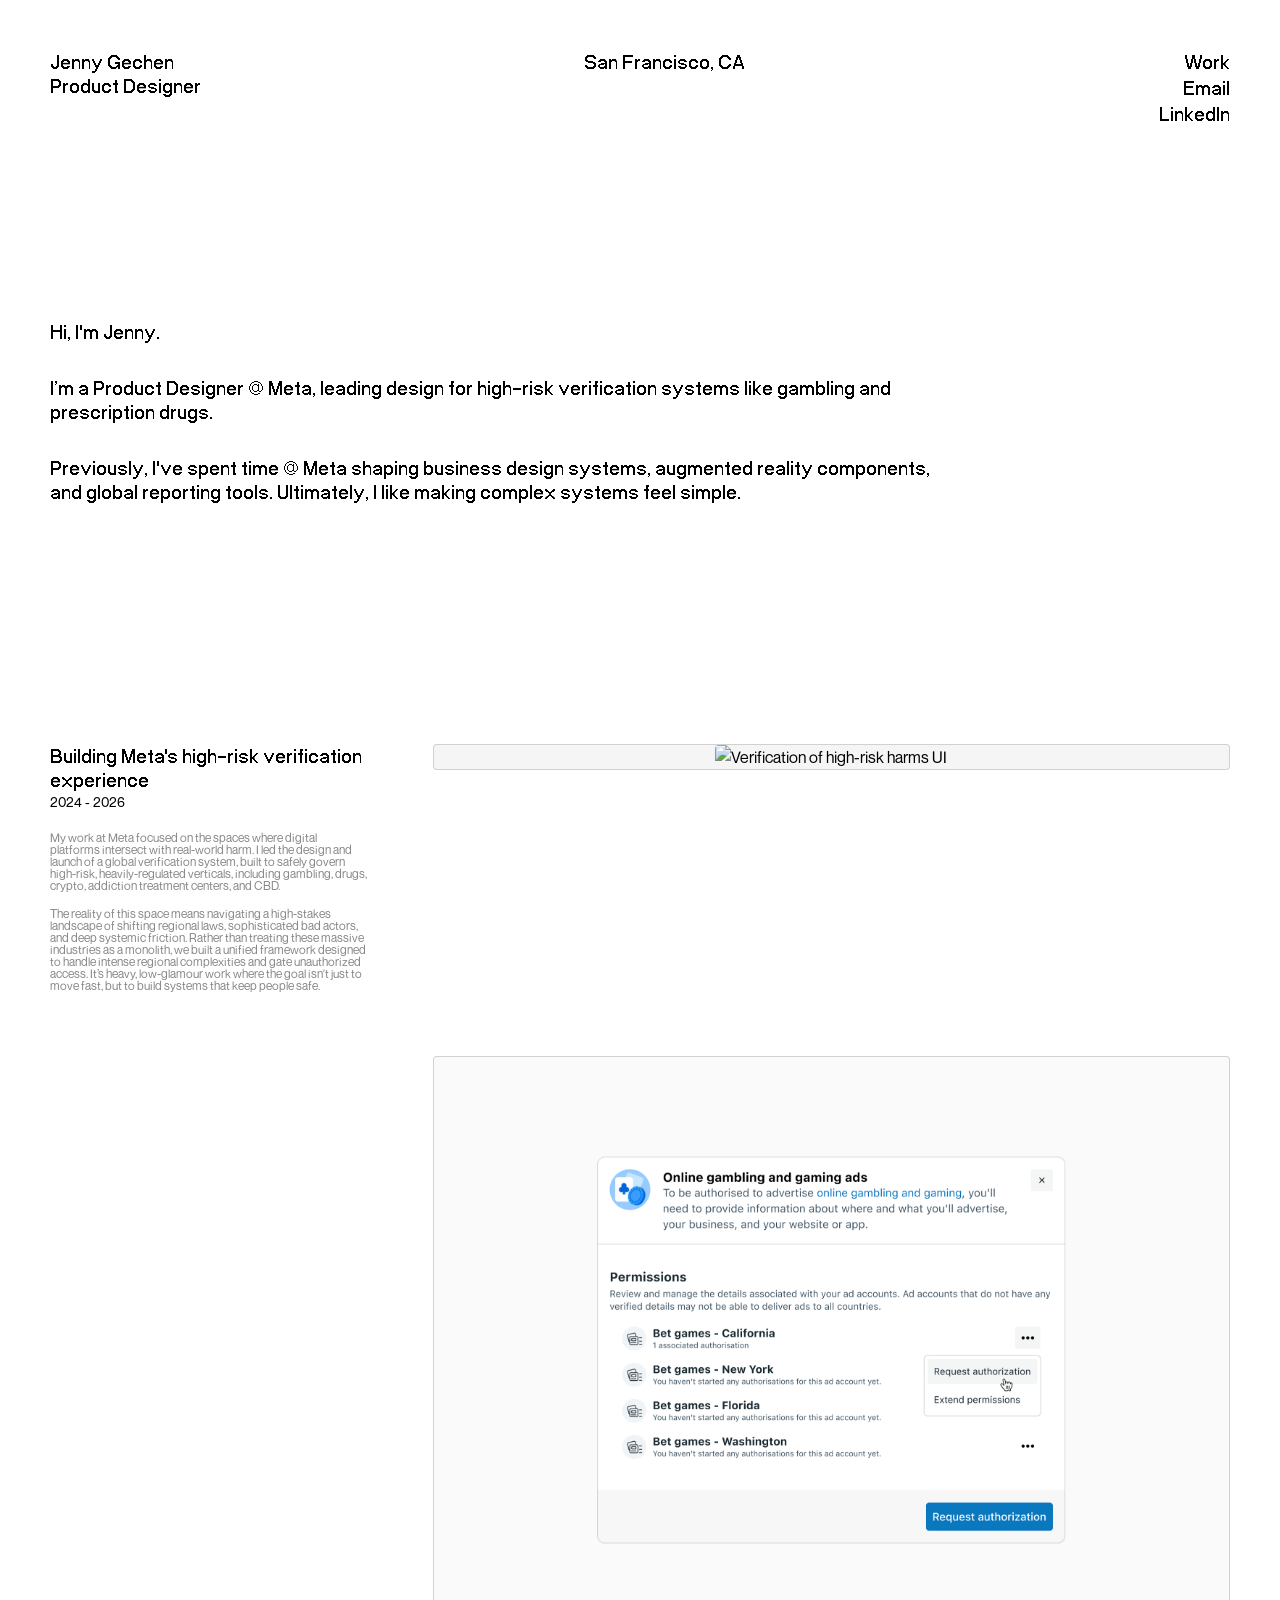
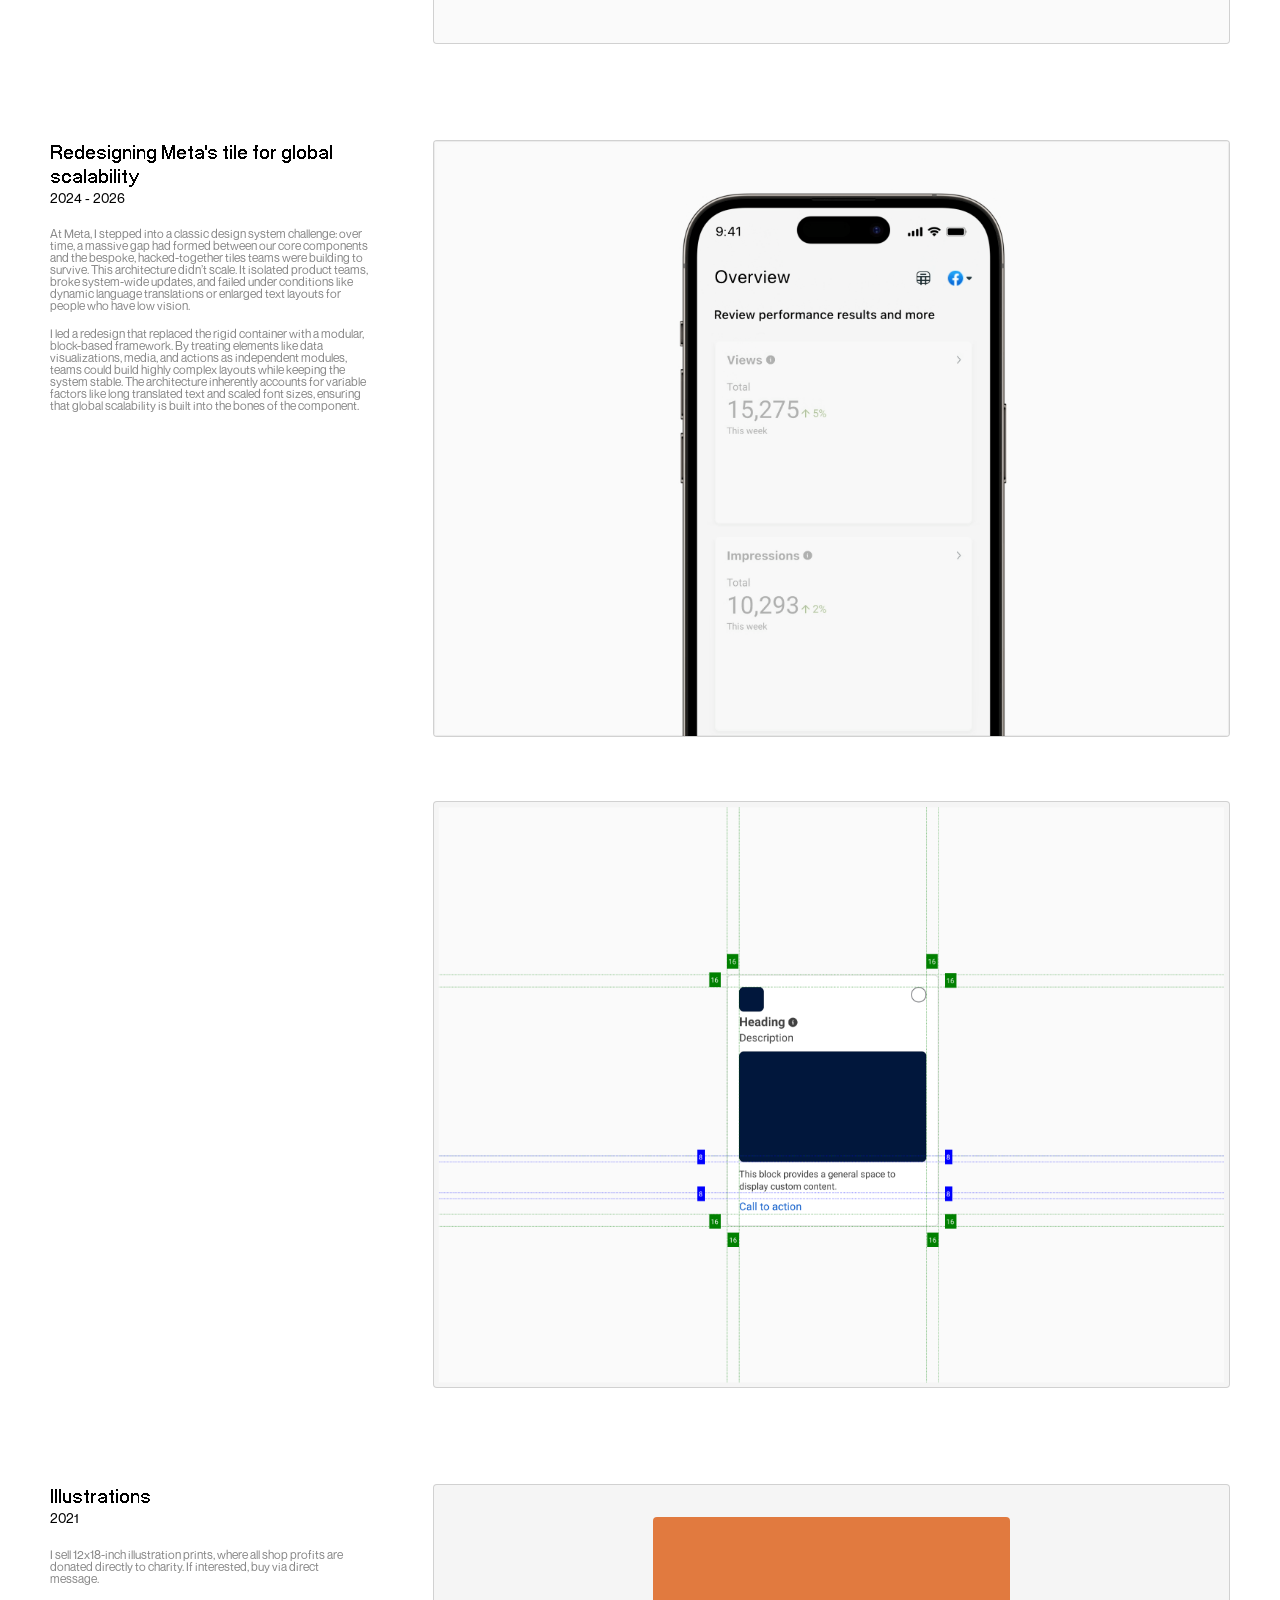
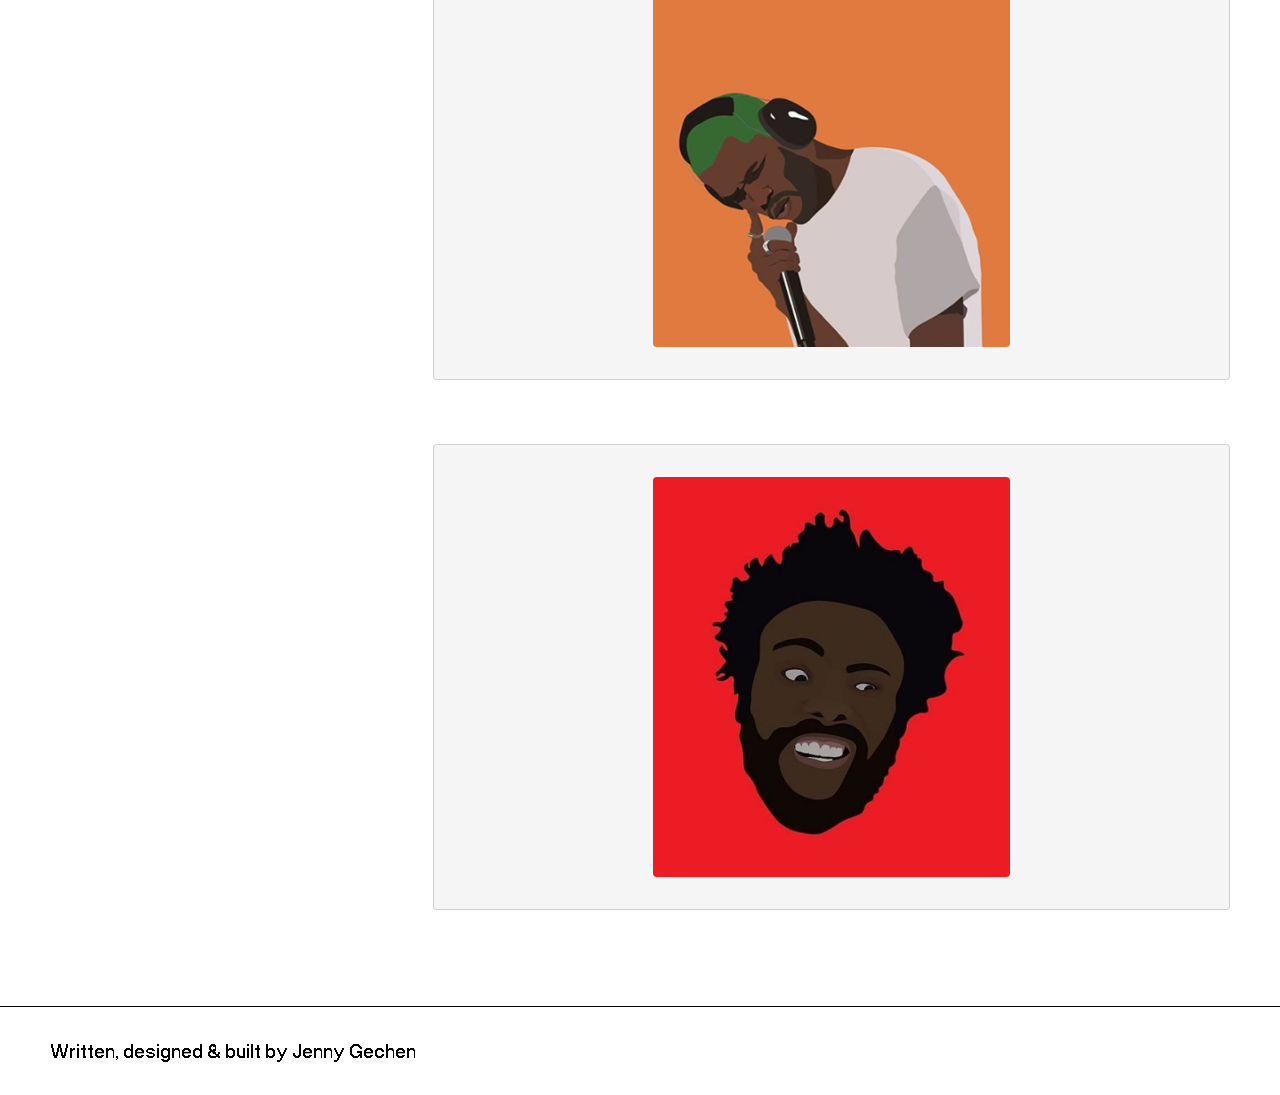
==== index.html @ f680ff91 "Adding a new mobile animation" ====
<!DOCTYPE html>
<html lang="en">

<head>
    <meta charset="UTF-8">
    <meta name="viewport" content="width=device-width, initial-scale=1.0">
    
    <meta property="og:type" content="website">
    <meta property="og:url" content="https://jennygechen.com">
    <meta property="og:title" content="Jenny Gechen">
    <meta property="og:description" content="San Francisco based Product Designer.">
    <meta property="og:image" content="https://jennygechen.com/assets/linkpreview.png">
    <meta property="og:image:type" content="image/png">
    <meta property="og:image:width" content="1200">
    <meta property="og:image:height" content="630">

    <meta name="twitter:card" content="summary_large_image">
    <meta name="twitter:title" content="Jenny Gechen">
    <meta name="twitter:description" content="San Francisco based Product Designer.">
    <meta name="twitter:image" content="https://jennygechen.com/assets/linkpreview.png">

    <title>Jenny Gechen — Product Designer</title>
    <link rel="icon" type="image/png" href="assets/favicon.png">
    <link rel="stylesheet" href="index.css">
</head>

<body>
    <header class="site-header">
        <div class="header-left">
            <h1>Jenny Gechen</h1>
            <h1>Product Designer</h1>
        </div>
        <div>
            <h1 class="header-center">San Francisco, CA</h1>
        </div>

        <nav class="header-right desktop-nav">
            <a href="#work">Work</a>
            <a href="mailto:jenngechen@gmail.com">Email</a>
            <a href="https://www.linkedin.com/in/jennygechen/" target="_blank">LinkedIn</a>
        </nav>

        <button class="menu-toggle" aria-label="Toggle navigation" aria-expanded="false">
            <span class="hamburger-line"></span>
            <span class="hamburger-line"></span>
        </button>
    </header>

    <div class="mobile-menu-overlay" id="mobileMenu">
        <nav class="mobile-nav-links">
            <a href="#work" class="active">Work</a>
            <a href="mailto:jenngechen@gmail.com">Email ↗</a>
            <a href="https://www.linkedin.com/in/jennygechen/" target="_blank">LinkedIn ↗</a>
        </nav>
    </div>

    <main class="container">

        <section class="hero-section">
            <h1>Hi, I'm Jenny.</h1>
            <h1 class="bio centered-feature-box">
                I’m a Product Designer @ Meta, leading design for high-risk verification systems like gambling
                and prescription drugs.</h1>
            <h1 class="bio centered-feature-box">
                Previously, I've spent time @ Meta shaping business design systems, augmented reality
                components, and global reporting tools. Ultimately, I like making complex systems feel simple.
            </h1>
        </section>

        <section class="work-grid" id="work">

            <section class="spacer">
                <article class="project-item">
                    <div class="project-info">
                        <h3>Building Meta's high-risk verification experience</h3>
                        <span class="project-year">2024 - 2026</span>
                        <p>My work at Meta focused on the spaces where digital platforms intersect with real-world harm.
                            I led the design and launch of a global verification system, built to safely govern
                            high-risk, heavily-regulated verticals, including gambling, drugs, crypto, addiction
                            treatment centers, and CBD.</p>
                        <p>The reality of this space means navigating a high-stakes landscape of shifting regional laws,
                            sophisticated bad actors, and deep systemic friction. Rather than treating these massive
                            industries as a monolith, we built a unified framework designed to handle intense regional
                            complexities and gate unauthorized access. It’s heavy, low-glamour work where the goal isn't
                            just to move fast, but to build systems that keep people safe.</p>
                    </div>
                    <div class="project-media">
                        <img src="assets/Drugs.gif" alt="Verification of high-risk harms UI">
                    </div>
                </article>

                <article class="project-item">
                    <div class="project-info"></div>
                    <div class="project-media">
                        <img src="assets/VerificationCenter.png" alt="Consolidated surface for requesting and tracking">
                    </div>
                </article>
            </section>

            <section class="spacer">
                <article class="project-item">
                    <div class="project-info">
                        <h3>Redesigning Meta's tile for global scalability</h3>
                        <span class="project-year">2024 - 2026</span>
                        <p>At Meta, I stepped into a classic design system challenge: over time, a massive gap had
                            formed between our core components and the bespoke, hacked-together tiles teams were
                            building to survive. This architecture didn’t scale. It isolated product teams, broke
                            system-wide updates, and failed under conditions like dynamic language translations or
                            enlarged text layouts for people who have low vision.
                        </p>
                        <p>I led a redesign that replaced the rigid container with a modular, block-based framework. By
                            treating elements like data visualizations, media, and actions as independent modules, teams
                            could build highly complex layouts while keeping the system stable. The architecture
                            inherently accounts for variable factors like long translated text and scaled font sizes,
                            ensuring that global scalability is built into the bones of the component.</p>
                    </div>
                    <!-- <div class="project-media">
                        <img src="assets/ImageTile.png" alt="Image biased tile">
                    </div> -->
                    <div class="project-media">
                        <img src="assets/Tile.gif" alt="Mobile mock animation of new tile component">
                    </div>
                </article>

                <article class="project-item">
                    <div class="project-info"></div>
                    <div class="project-media gif">
                        <img src="assets/TileComponent.png" alt="Design systems global tile component">
                    </div>
                </article>
            </section>

            <section class="spacer">
                <article class="project-item">
                    <div class="project-info">
                        <h3>Illustrations</h3>
                        <span class="project-year">2021</span>
                        <p>I sell 12x18-inch illustration prints, where all shop profits are donated directly to
                            charity. If interested, buy via direct message.</p>
                    </div>
                    <div class="project-media illo">
                        <img src="assets/Frank.png" alt="Illustration artwork">
                    </div>
                </article>

                <article class="project-item">
                    <div class="project-info"></div>
                    <div class="project-media illo">
                        <img src="assets/Donald.png" alt="Illustration">
                    </div>
                </article>
            </section>

        </section>
    </main>

    <footer class="site-footer">
        <p class="footer-left">Written, designed & built by Jenny Gechen</p>
    </footer>

    <script src="index.js"></script>
</body>
---- index.css ----
/* --- 0. ROOT VARIABLES & BREAKPOINTS --- */
:root {
    --bg-color: #ffffff;
    --text-main: #000000;
    --text-muted: #666666;
    --text-disabled: #8e8e93;
    --media-bg: #f5f5f5;
    --font-stack: 'NeueMontreal', -apple-system, BlinkMacSystemFont, "Segoe UI", Roboto, Helvetica, Arial, sans-serif;
    --header-height: 80px;

    /* Responsive Design System Layout Controls */
    --site-padding: 1rem;
    --container-margin: 1rem;
    --hero-width: 85%;
    --grid-gutters: 1rem;
    --work-grid-gap: 4rem;
    --spacer-layout-gap: 1.5rem;
    --hero-margin: 6rem 0 6rem 0;

    /* Typographic Hierarchy Controls */
    --font-neuebit: 'neuebit', sans-serif;
    --font-aeonik-regular: 'Aeonik-Regular', sans-serif;
    --font-bio: 'NeueMontreal', sans-serif;
    --font-year: 'NeueMontreal', sans-serif;

    --h1-font-size: 2rem;
    --h1-line-height: 1.75rem;
    --h2-font-size: 1.5rem;
    --h2-line-height: 1.25rem;
    --description-font-size: 1rem;
    --description-line-height: 1.4rem;
    --project-year-font-size: 0.85rem;
}

/* --- FONTS --- */
@font-face {
    font-family: 'neuebit';
    src: url('assets/neuebit.ttf') format('truetype');
    font-weight: normal;
    font-style: normal;
}

@font-face {
    font-family: 'BCSans';
    src: url('assets/2023_01_01_BCSans-Regular_2f.ttf') format('truetype');
    font-weight: normal;
    font-style: normal;
}

@font-face {
    font-family: 'NeueMontreal';
    src: url('assets/NeueMontreal-Regular.otf') format('opentype');
    font-weight: normal;
    font-style: normal;
}

@font-face {
    font-family: 'Aeonik-Regular';
    src: url('assets/Aeonik-Regular.ttf') format('opentype');
    font-weight: normal;
    font-style: normal;
}

/* --- RESET & BASE STYLES --- */
* {
    margin: 0;
    padding: 0;
    box-sizing: border-box;
}


body {
    font-family: var(--font-stack);
    background-color: var(--bg-color);
    color: var(--text-main);
    line-height: 1.5;
    -webkit-font-smoothing: antialiased;
}

body.menu-open {
    overflow: hidden;
}

a {
    color: inherit;
    text-decoration: none;
}

h1 {
    font-family: var(--font-neuebit);
    font-size: var(--h1-font-size);
    line-height: var(--h1-line-height);
}


/* --- GLOBAL LAYOUT CONTAINERS --- */
.container {
    margin: var(--container-margin);
    transition: margin 0.2s ease;
}

.grid-container {
    display: grid;
    grid-template-columns:
        [outer-start] var(--grid-gutters) [content-start] repeat(12, minmax(0, 1fr)) [content-end] var(--grid-gutters) [outer-end];
    gap: 0 1.5rem;
    max-width: 1920px;
    margin-inline: auto;
    transition: grid-template-columns 0.2s ease;
}

.centered-feature-box {
    grid-column: 3 / 10;
}


/* --- STICKY NAVIGATION HEADER --- */
.site-header {
    position: sticky;
    top: 0;
    left: 0;
    width: 100%;
    z-index: 1000;
    display: flex;
    justify-content: space-between;
    align-items: flex-start;
    /* Forces all three title/nav items straight to the top edge line */
    padding: var(--site-padding);
    border-bottom: 1px solid var(--text-main);
    transition: padding 0.2s ease;
}

.site-header .subtitle {
    font-size: var(--h1-font-size);
    color: var(--text-muted);
}


/* --- NAVIGATION CONTAINER BLOCKS --- */
.desktop-nav {
    display: flex;
    align-items: flex-end;
    flex-direction: column;
}

.desktop-nav a {
    margin-left: 2rem;
    font-size: var(--h1-font-size);
    font-family: var(--font-neuebit);
    line-height: var(--h1-line-height);
}

.menu-toggle {
    display: flex;
    background: none;
    border: none;
    cursor: pointer;
    flex-direction: column;
    justify-content: space-between;
    width: 24px;
    height: 14px;
    padding: 0;
    z-index: 1100;
}

.hamburger-line {
    display: block;
    width: 100%;
    height: 2px;
    background-color: var(--text-main);
    transition: transform 0.25s ease, opacity 0.25s ease;
}

.menu-toggle.is-active .hamburger-line:nth-child(1) {
    transform: translateY(6px) rotate(45deg);
}

.menu-toggle.is-active .hamburger-line:nth-child(2) {
    transform: translateY(-6px) rotate(-45deg);
}


/* --- MOBILE EXPAND OVERLAY --- */
.mobile-menu-overlay {
    position: fixed;
    top: 0;
    left: 0;
    width: 100vw;
    height: 100vh;
    height: 100dvh;
    padding-bottom: env(safe-area-inset-bottom);
    background-color: var(--bg-color);
    z-index: 1;
    display: flex;
    align-items: flex-start;
    padding: 2rem 1rem;
    opacity: 0;
    pointer-events: none;
    transition: opacity 0.3s cubic-bezier(0.16, 1, 0.3, 1);
    box-sizing: border-box;
}

.mobile-menu-overlay.is-open {
    opacity: 1;
    pointer-events: auto;
}

.mobile-nav-links {
    display: flex;
    flex-direction: column;
    align-items: flex-start;
    gap: 1.5rem;
    position: absolute;
    bottom: 2rem;
    left: var(--site-padding);
    width: calc(100% - (var(--site-padding) * 2));
}

.mobile-nav-links a {
    font-size: 4.25rem;
    font-family: var(--font-neuebit);
    color: var(--text-disabled);
    transition: color 0.2s ease;
    line-height: 1;
}

.mobile-nav-links a.active,
.mobile-nav-links a:hover {
    color: var(--text-main);
}


/* --- HERO TEXT RUNWAY --- */
.hero-section {
    margin: var(--hero-margin);
    width: var(--hero-width);
    transition: width 0.2s ease, margin 0.2s ease;
}

.hero-section h2 {
    font-size: 1.1rem;
    font-weight: 600;
    margin-bottom: 1.5rem;
}

.hero-section .bio {
    font-size: var(--h1-font-size);
    margin-top: 2rem;
}


/* --- PORTFOLIO SYSTEM LAYOUTS --- */
.work-grid {
    display: flex;
    flex-direction: column;
    gap: var(--work-grid-gap);
    margin-bottom: 6rem;
    transition: gap 0.2s ease;
}

.spacer {
    display: flex;
    flex-direction: column;
    gap: var(--spacer-layout-gap);
}

.project-item {
    display: flex;
    flex-direction: column;
    gap: 1.5rem;
}

.project-media {
    background-color: var(--media-bg);
    border: 1px solid rgba(0, 0, 0, 0.15);
    width: 100%;
    display: flex;
    justify-content: center;
    align-items: center;
    border-radius: 4px;
}

.project-media img {
    max-width: 100%;
    height: auto;
    object-fit: contain;
    border-radius: 4px;
}

.gif img {
    clip-path: inset(5px 5px 5px 5px);
    background-color: var(--media-bg);
}

.illo img {
    width: 45%;
    margin-top: 2rem;
    margin-bottom: 2rem;
}

.project-info h3 {
    font-size: var(--h2-font-size);
    line-height: var(--h2-line-height);
    font-family: 'neuebit', sans-serif;
}

.project-year {
    display: block;
    font-size: var(--project-year-font-size);
    font-family: var(--font-year);
    color: var(--text-main);
    margin-bottom: 1.25rem;
}

.project-info p {
    font-family: var(--font-bio);
    font-size: var(--description-font-size);
    line-height: var(--description-line-height);
    color: #878787;
    margin-bottom: 1rem;
}

.project-info p:last-child {
    margin-bottom: 0;
}


/* --- FOOTER STRUCTURE --- */
.site-footer {
    padding: var(--site-padding);
    border-top: 1px solid var(--text-main);
    font-size: 0.85rem;
    color: var(--text-main);
    transition: padding 0.2s ease;
}

.footer-left {
    font-family: 'neuebit', sans-serif;
    font-size: var(--h1-font-size);
    line-height: var(--h1-line-height);
    color: var(--text-main);
}


/* ==========================================================================
   PROGRESSIVE LAYOUT OVERRIDES (BREAKPOINTS)
   ========================================================================== */

/* 1. MOBILE BREAKPOINT SETTING */
@media (max-width: 833px) {
    :root {
        --site-padding: 1rem;
        --container-margin: 1rem;
        --hero-width: 100%;
        --grid-gutters: 1rem;
        --work-grid-gap: 5rem;

        --h1-font-size: 2rem;
        --h1-line-height: 1.75rem;
        --h2-font-size: 2rem;
        --h2-line-height: 1.75rem;
        --description-font-size: 1rem;
        --description-line-height: 1rem;
    }

    .site-header {
        backdrop-filter: blur(8px);
        -webkit-backdrop-filter: blur(8px);
        background-color: var(--bg-color);
    }

    .header-center {
        display: none;
    }

    .header-right {
        display: none;
    }
}

/* 2. STANDARD MONITOR BREAKPOINT SETTING (Tablets & Laptops) */
@media (min-width: 834px) and (max-width: 1439px) {
    :root {
        --site-padding: 3.125rem;
        --container-margin: 3.125rem;
        --grid-gutters: 3.125rem;
        --hero-width: 75%;
        --work-grid-gap: 6rem;

        --h1-font-size: 1.75rem;
        --h1-line-height: 1.5rem;
        --h2-font-size: 1.75rem;
        --h2-line-height: 1.5rem;
        --hero-margin: 20rem 0 15rem 0;
        --description-font-size: 0.75rem;
        --description-line-height: 0.75rem;
    }

    .menu-toggle {
        display: none;
    }

    .site-header {
        border-bottom: none;
        position: absolute;
    }

    /* Activates layout grid configuration on the parent .spacer container blocks */
    .spacer {
        display: grid;
        grid-template-columns: 0.3fr .75fr;
        gap: 4rem;
        align-items: flex-start;
    }

    /* Makes the .project-item wrapper completely pass-through */
    .project-item {
        display: contents;
        position: -webkit-sticky;
        position: sticky;
        top: calc(var(--header-height) + 1.5rem);
        /* Updated */
        z-index: 10;
        grid-column: 1;
    }

    /* Locks left column components cleanly to layout column 1 and enables sticky tracking */
    .project-info {
        position: -webkit-sticky;
        position: sticky;
        top: calc(var(--header-height) + 6rem);
        /* Leaves breathing room below clear header blur masks */
        z-index: 10;
        grid-column: 1;
    }

    /* Locks layout media nodes to the right column */
    .project-media {
        grid-column: 2;
    }

    .site-footer {
        padding: 2rem 3.125rem;
    }
}

/* 3. EXTRA LARGE DISPLAYS (Large Desktop Monitors) */
@media (min-width: 1440px) and (max-width: 1919px) {
    :root {
        --site-padding: 7.125rem;
        --container-margin: 7.125rem;
        --grid-gutters: 7.125rem;
        --hero-width: 65%;
        --work-grid-gap: 8rem;

        --h1-font-size: 2.25rem;
        --h1-line-height: 2rem;
        --h2-font-size: 2.25rem;
        --h2-line-height: 2rem;
        --hero-margin: 25rem 0 15rem 0;
        --description-font-size: 1rem;
        --description-line-height: 1rem;
        --project-year-font-size: 1.25rem;
    }

    .menu-toggle {
        display: none;
    }

    .site-header {
        border-bottom: none;
        position: absolute;
    }

    .spacer {
        display: grid;
        grid-template-columns: 0.4fr 0.75fr;
        gap: 6rem;
        align-items: flex-start;
    }

    .project-item {
        display: contents;
    }

    .project-info {
        position: -webkit-sticky;
        position: sticky;
        top: calc(var(--header-height) + 1.5rem);
        z-index: 10;
        grid-column: 1;
    }

    .project-media {
        grid-column: 2;
    }

    .site-footer {
        padding: 2.5rem 7.125rem;
    }
}

/* 4. ULTRA-WIDE MONITOR ADJUSTMENTS */
@media (min-width: 1920px) {
    :root {
        --site-padding: 10rem;
        --container-margin: 35rem;
        --grid-gutters: 10rem;
        --hero-width: 65%;
        --work-grid-gap: 20rem;

        --h1-font-size: 2.5rem;
        --h1-line-height: 2.25rem;
        --h2-font-size: 2.25rem;
        --h2-line-height: 2.25rem;
        --hero-margin: 20rem 0 15rem 0;
        --description-font-size: 1.25rem;
        --description-line-height: 1.25rem;
        --project-year-font-size: 1.25rem;

    }

    .menu-toggle {
        display: none;
    }

    .site-header {
        padding-left: 35rem;
        padding-right: 35rem;
        border-bottom: none;
        position: absolute;
    }

    .container {
        margin-top: 30rem;
    }

    .site-footer {
        padding-top: 3rem;
        padding-bottom: 3rem;
    }

    .spacer {
        display: grid;
        grid-template-columns: 0.35fr .75fr;
        gap: 4rem;
        align-items: flex-start;
    }

    .project-item {
        display: contents;
    }

    .project-info {
        position: -webkit-sticky;
        position: sticky;
        top: calc(var(--header-height) + 6rem);
        z-index: 10;
        grid-column: 1;
    }

    .project-media {
        grid-column: 2;
    }
}

#hoverPreview {
    display: none;
}

@media (min-width: 834px) {
    /* 2. FIXED: Changed from class to ID selector */
    #hoverPreview {
        display: block;
        position: fixed;
        width: 280px;
        height: 180px;
        pointer-events: none;
        opacity: 0;
        transform: scale(0.7) translate(-50%, -50%);
        transition: opacity 0.35s cubic-bezier(0.16, 1, 0.3, 1), 
                    transform 0.35s cubic-bezier(0.16, 1, 0.3, 1);
        z-index: 2000; /* Sits completely on top of the sticky header layer */
        border-radius: 6px;
        overflow: hidden;
        box-shadow: 0 16px 40px rgba(0,0,0,0.12);
        background-color: var(--media-bg);
    }

    /* 3. FIXED: Changed from class to ID selector */
    #hoverPreview img {
        width: 100%;
        height: 100%;
        object-fit: cover;
    }

    /* 4. FIXED: Changed from class to ID selector */
    #hoverPreview.is-visible {
        opacity: 1;
        transform: scale(1) translate(-50%, -50%);
    }

    /* Elegant Link Underline for Desktop Nav Elements */
    .desktop-nav a {
        position: relative;
        display: inline-block;
        padding-bottom: 2px;
    }

    .desktop-nav a::after {
        content: '';
        position: absolute;
        bottom: -2px;
        left: 0;
        width: 100%;
        
        /* --- THICKER UNDERLINE UPDATE --- */
        height: 3px; /* Increased from 1.5px to 3px to give it weight against your bold header font */
        
        background-color: var(--text-main);
        transform: scaleX(0);
        transform-origin: right;
        transition: transform 0.4s cubic-bezier(0.16, 1, 0.3, 1);
    }

    .desktop-nav a:hover::after {
        transform: scaleX(1);
        transform-origin: left;
    }
}
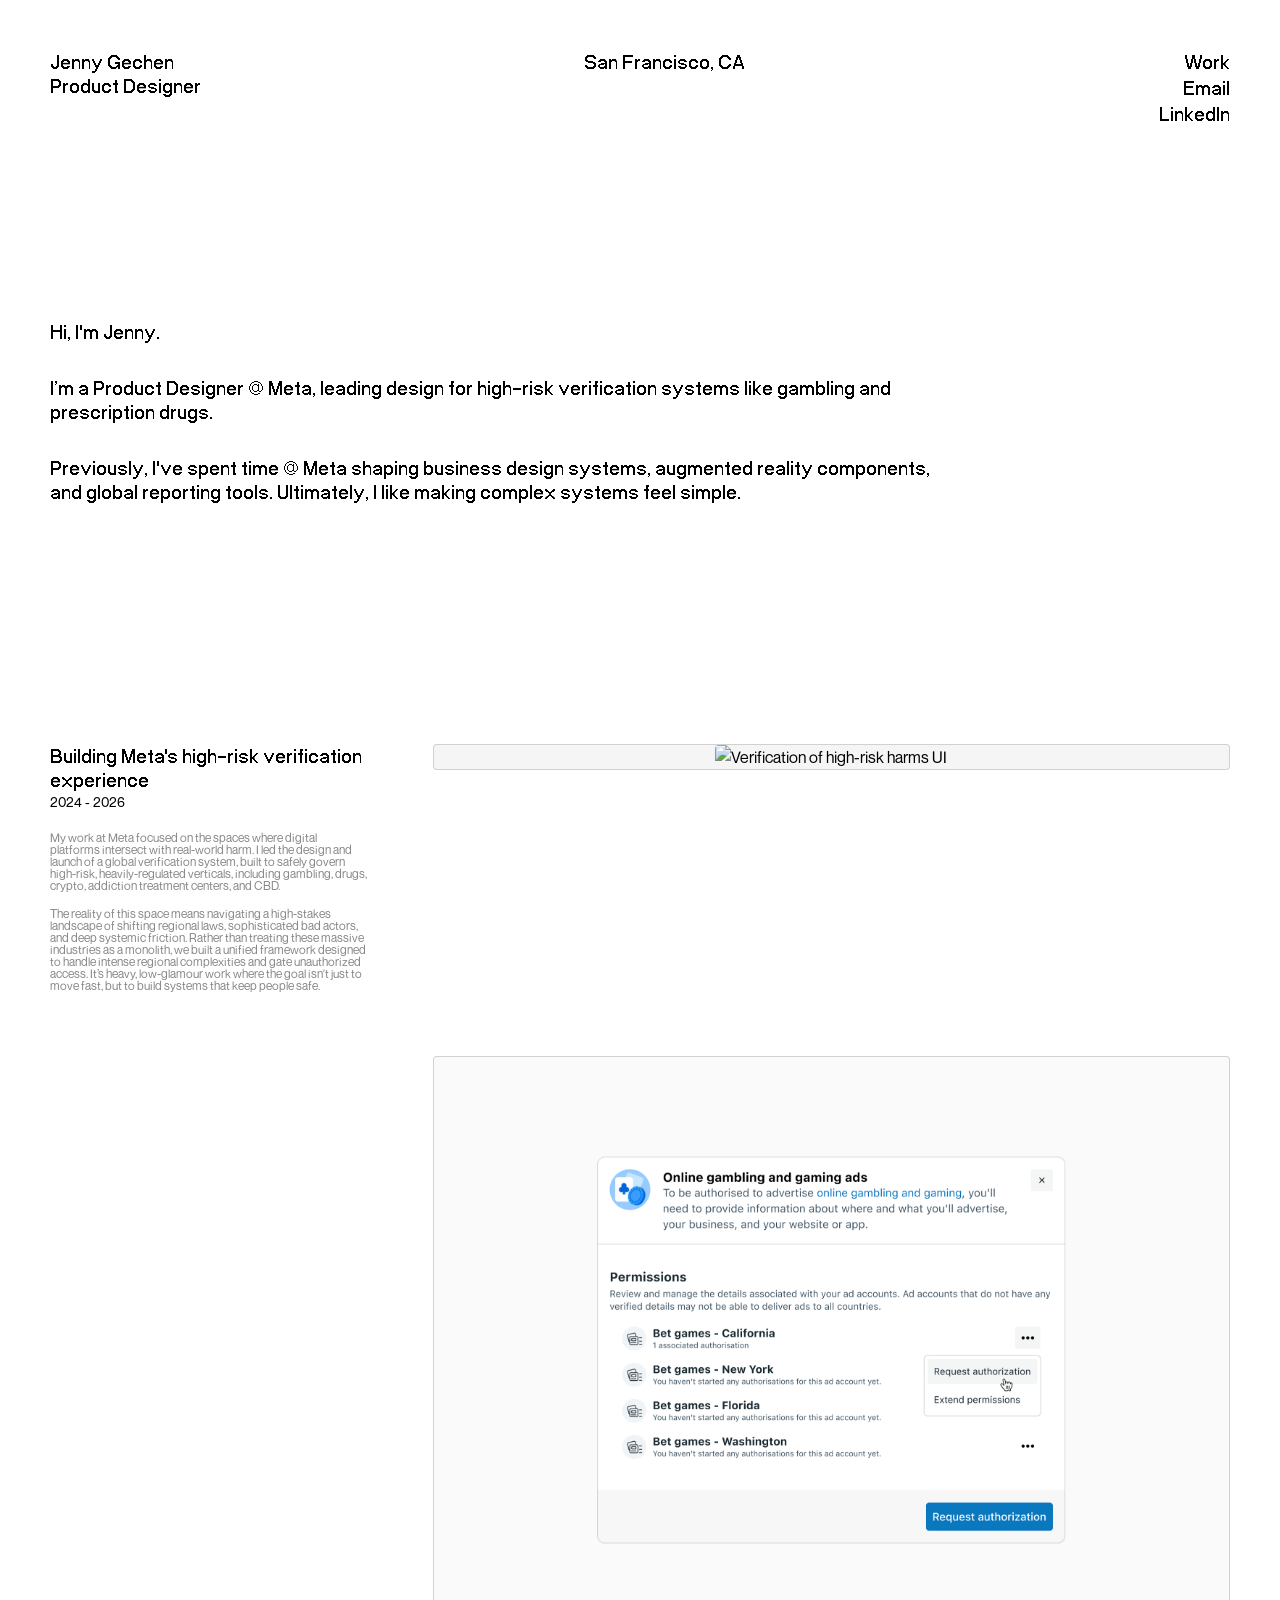
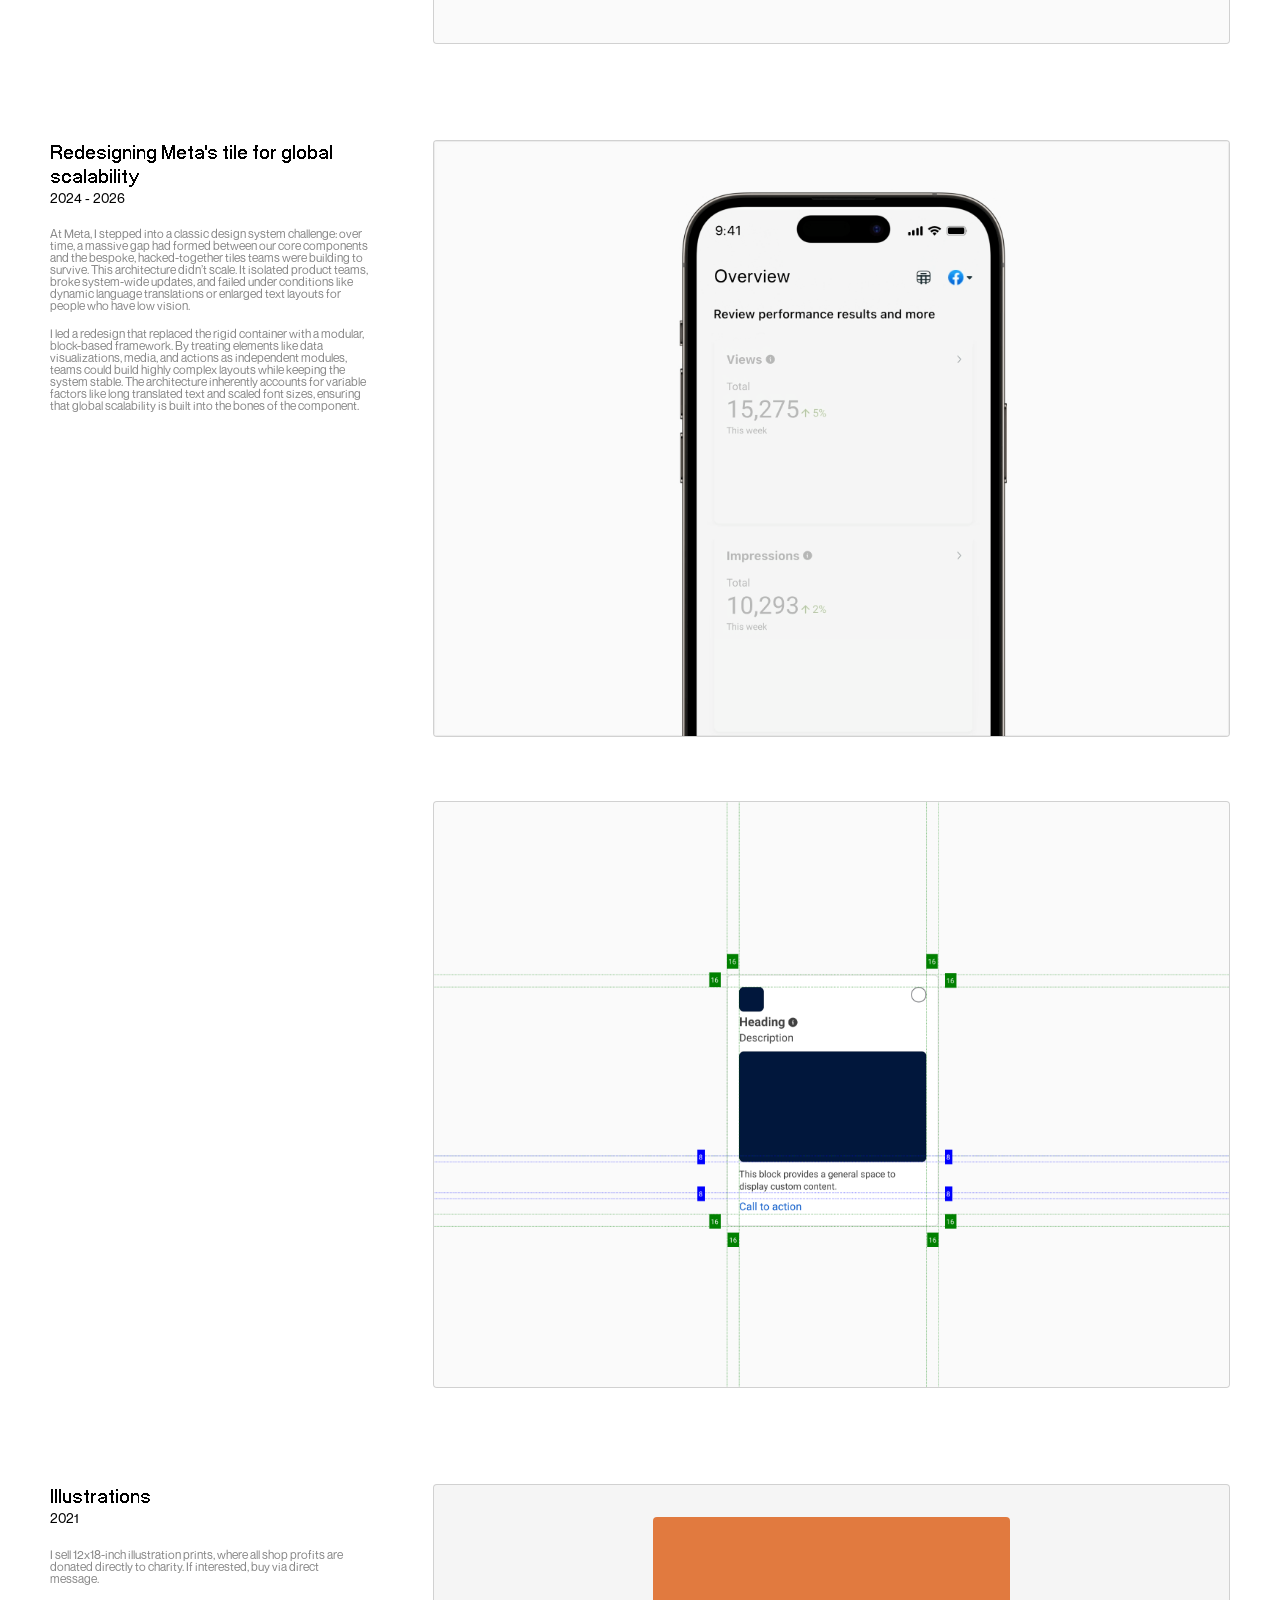
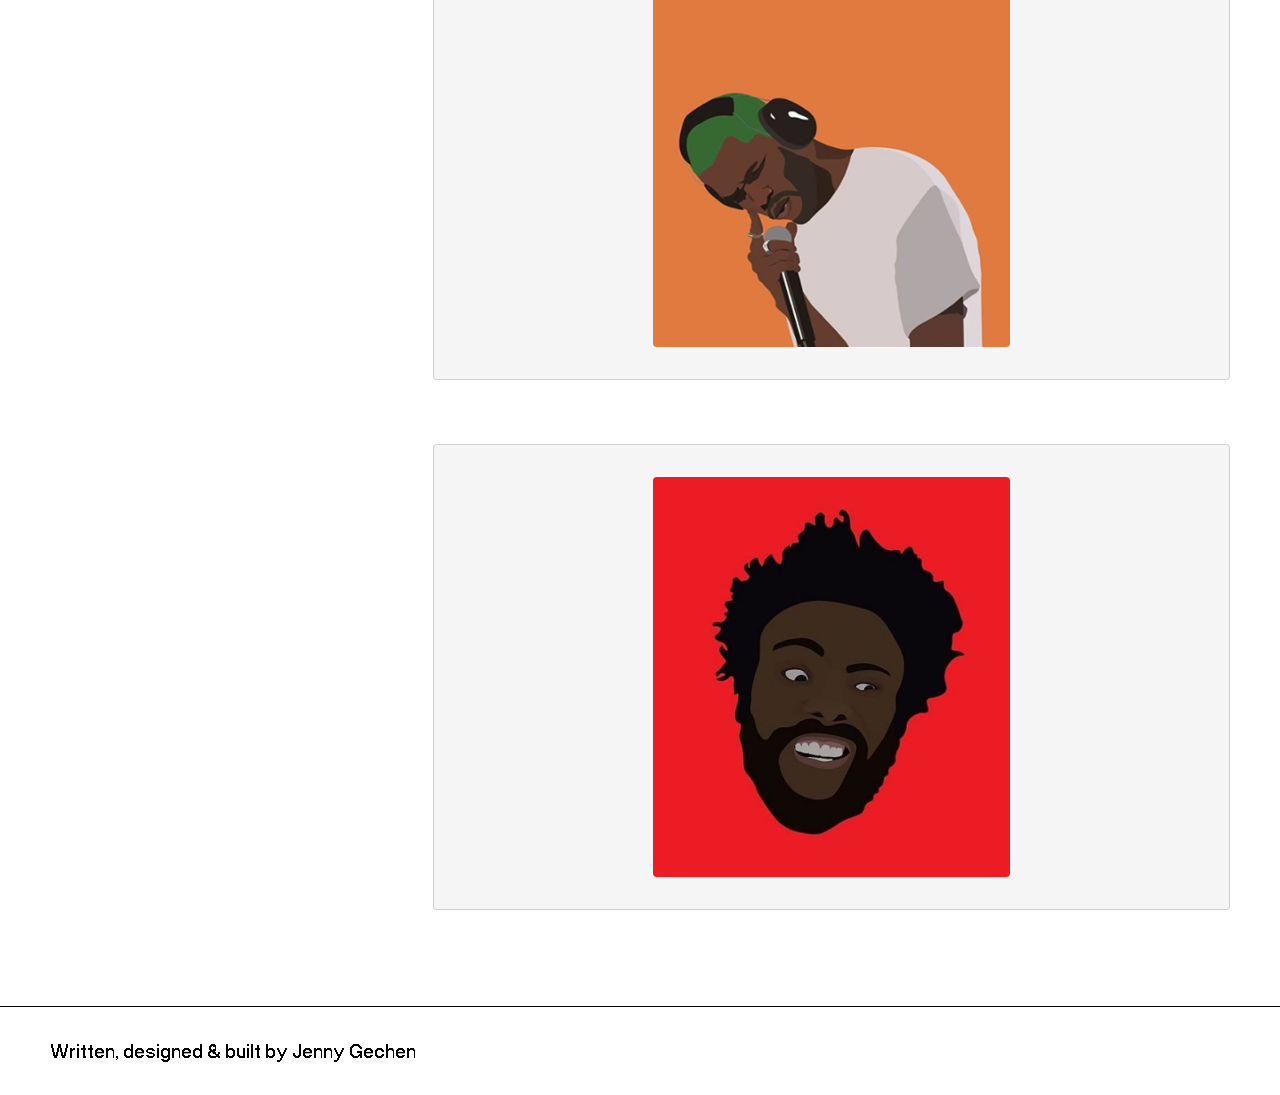
==== commit a4fd9301: "Removing unused gif styling" ====
--- a/index.html
+++ b/index.html
@@ -124,7 +124,7 @@
 
                 <article class="project-item">
                     <div class="project-info"></div>
-                    <div class="project-media gif">
+                    <div class="project-media">
                         <img src="assets/TileComponent.png" alt="Design systems global tile component">
                     </div>
                 </article>
--- a/index.css
+++ b/index.css
@@ -287,10 +287,10 @@
     border-radius: 4px;
 }
 
-.gif img {
+/* .gif img {
     clip-path: inset(5px 5px 5px 5px);
     background-color: var(--media-bg);
-}
+} */
 
 .illo img {
     width: 45%;
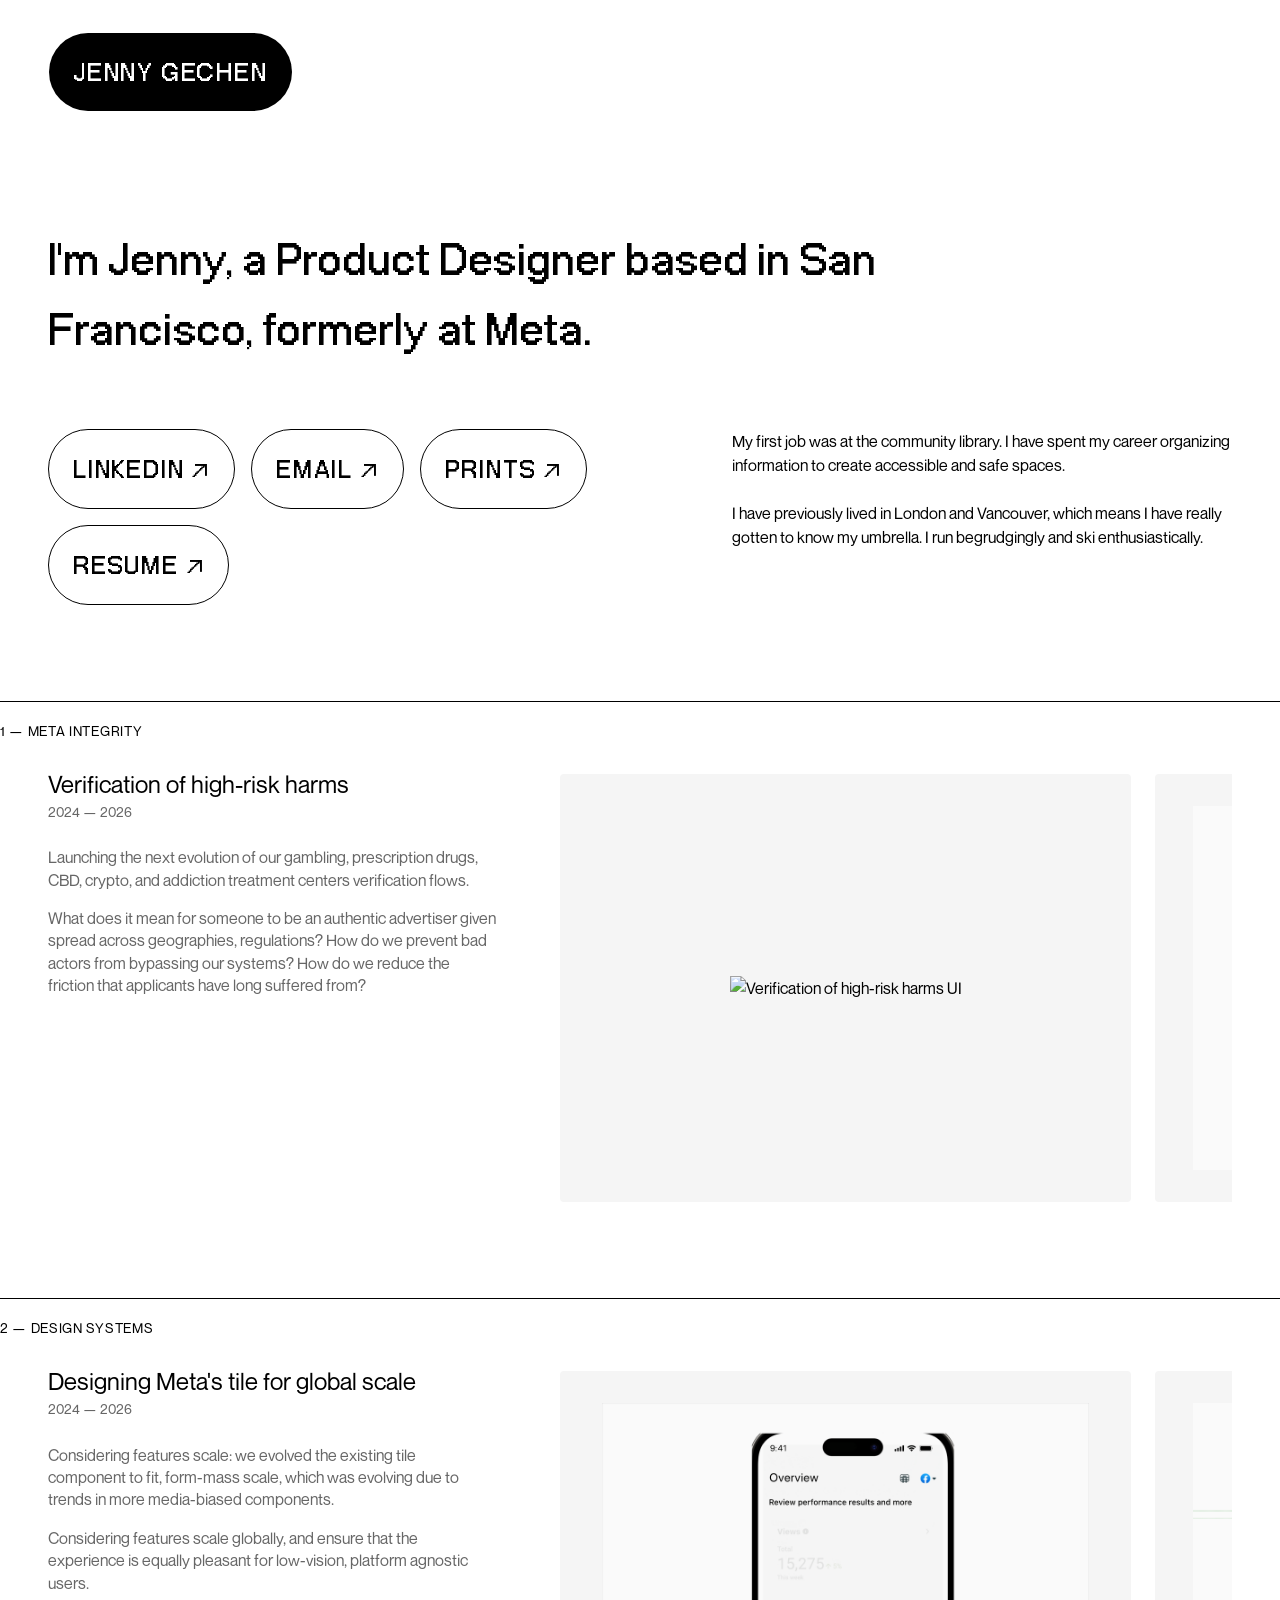
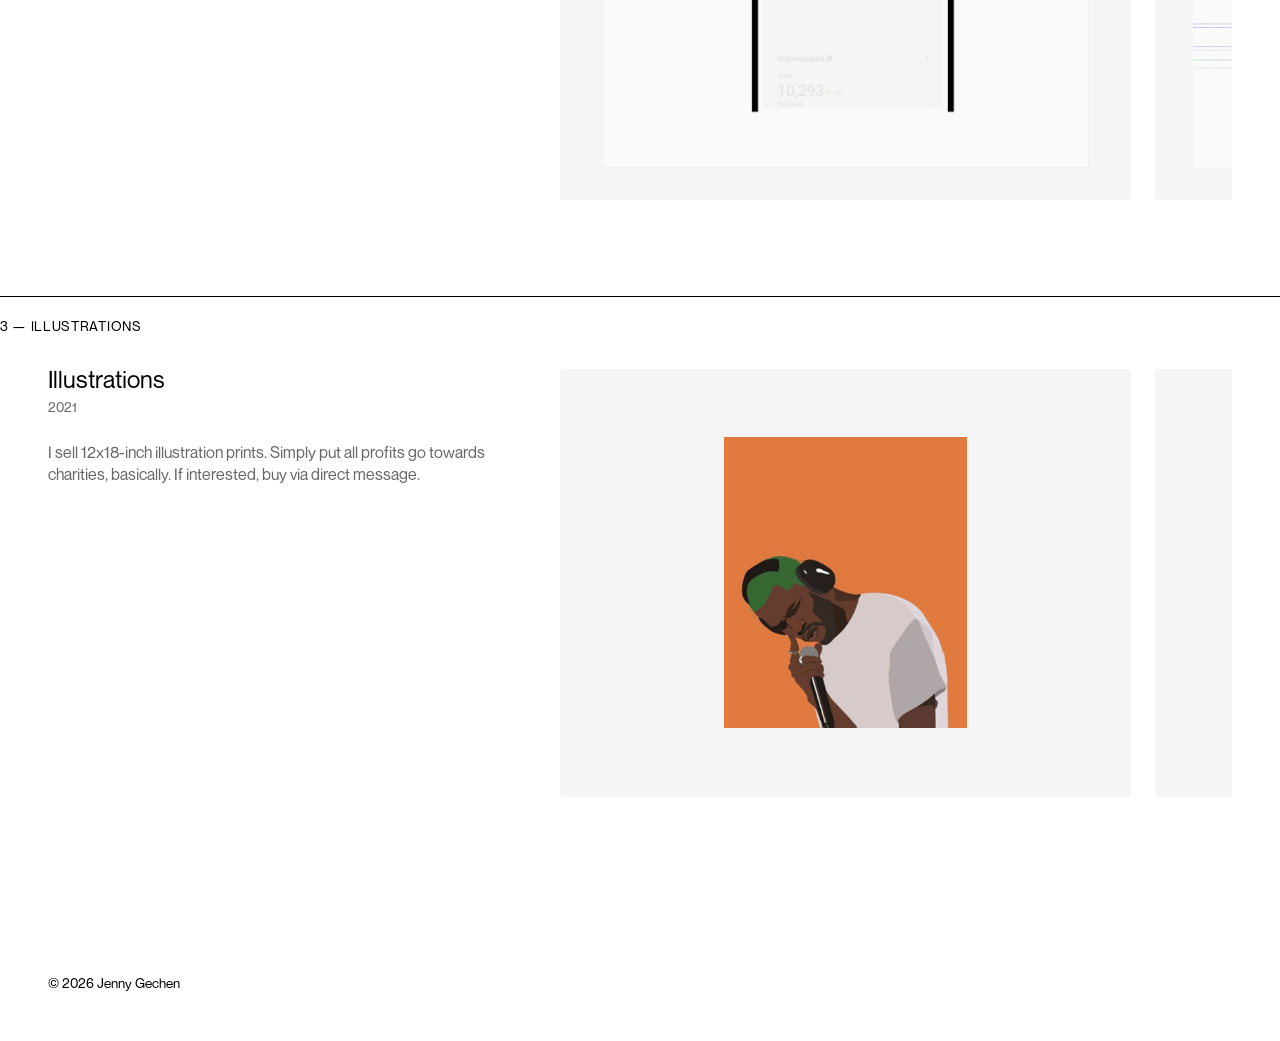
==== commit 8423c9ee: "Skeleton for something new :)" ====
--- a/index.html
+++ b/index.html
@@ -4,7 +4,7 @@
 <head>
     <meta charset="UTF-8">
     <meta name="viewport" content="width=device-width, initial-scale=1.0">
-    
+
     <meta property="og:type" content="website">
     <meta property="og:url" content="https://jennygechen.com">
     <meta property="og:title" content="Jenny Gechen">
@@ -25,138 +25,120 @@
 </head>
 
 <body>
+
     <header class="site-header">
-        <div class="header-left">
-            <h1>Jenny Gechen</h1>
-            <h1>Product Designer</h1>
-        </div>
-        <div>
-            <h1 class="header-center">San Francisco, CA</h1>
-        </div>
-
-        <nav class="header-right desktop-nav">
-            <a href="#work">Work</a>
-            <a href="mailto:jenngechen@gmail.com">Email</a>
-            <a href="https://www.linkedin.com/in/jennygechen/" target="_blank">LinkedIn</a>
-        </nav>
-
-        <button class="menu-toggle" aria-label="Toggle navigation" aria-expanded="false">
-            <span class="hamburger-line"></span>
-            <span class="hamburger-line"></span>
-        </button>
+        <a href="#" class="hover-btn dark-btn">
+            <span class="btn-text">JENNY GECHEN</span>
+        </a>
     </header>
 
-    <div class="mobile-menu-overlay" id="mobileMenu">
-        <nav class="mobile-nav-links">
-            <a href="#work" class="active">Work</a>
-            <a href="mailto:jenngechen@gmail.com">Email ↗</a>
-            <a href="https://www.linkedin.com/in/jennygechen/" target="_blank">LinkedIn ↗</a>
-        </nav>
-    </div>
+    <main class="container">
+        <section class="hero-section" id="about">
+            <h1 class="hero-headline">I'm Jenny, a Product Designer based in San Francisco, formerly at Meta.</h1>
 
-    <main class="container">
+            <div class="hero-bottom-row">
+                <div class="pill-links">
+                    <a href="https://www.linkedin.com/in/jennygechen/" target="_blank" class="hover-btn">
+                        <span class="btn-text">LinkedIn ↗</span>
+                    </a>
+                    <a href="mailto:jenngechen@gmail.com" class="hover-btn">
+                        <span class="btn-text">Email ↗</span>
+                    </a>
+                    <a href="#work" class="hover-btn">
+                        <span class="btn-text">Prints ↗</span>
+                    </a>
+                    <a href="#" class="hover-btn">
+                        <span class="btn-text">Resume ↗</span>
+                    </a>
+                </div>
 
-        <section class="hero-section">
-            <h1>Hi, I'm Jenny.</h1>
-            <h1 class="bio centered-feature-box">
-                I’m a Product Designer @ Meta, leading design for high-risk verification systems like gambling
-                and prescription drugs.</h1>
-            <h1 class="bio centered-feature-box">
-                Previously, I've spent time @ Meta shaping business design systems, augmented reality
-                components, and global reporting tools. Ultimately, I like making complex systems feel simple.
-            </h1>
+                <div class="bio-paragraphs">
+                    <p>My first job was at the community library. I have spent my career organizing information to
+                        create accessible and safe spaces.</p>
+                    <p>I have previously lived in London and Vancouver, which means I have really gotten to know my
+                        umbrella. I run begrudgingly and ski enthusiastically.</p>
+                </div>
+            </div>
         </section>
 
-        <section class="work-grid" id="work">
+        <section class="work-section" id="work">
 
-            <section class="spacer">
-                <article class="project-item">
+            <article class="project-block">
+                <div class="section-divider">
+                    <span class="section-number">1 &mdash; META INTEGRITY</span>
+                </div>
+
+                <div class="project-content">
                     <div class="project-info">
-                        <h3>Building Meta's high-risk verification experience</h3>
-                        <span class="project-year">2024 - 2026</span>
-                        <p>My work at Meta focused on the spaces where digital platforms intersect with real-world harm.
-                            I led the design and launch of a global verification system, built to safely govern
-                            high-risk, heavily-regulated verticals, including gambling, drugs, crypto, addiction
-                            treatment centers, and CBD.</p>
-                        <p>The reality of this space means navigating a high-stakes landscape of shifting regional laws,
-                            sophisticated bad actors, and deep systemic friction. Rather than treating these massive
-                            industries as a monolith, we built a unified framework designed to handle intense regional
-                            complexities and gate unauthorized access. It’s heavy, low-glamour work where the goal isn't
-                            just to move fast, but to build systems that keep people safe.</p>
+                        <h3>Verification of high-risk harms</h3>
+                        <span class="project-year">2024 &mdash; 2026</span>
+                        <p>Launching the next evolution of our gambling, prescription drugs, CBD, crypto, and addiction
+                            treatment centers verification flows.</p>
+                        <p>What does it mean for someone to be an authentic advertiser given spread across geographies,
+                            regulations? How do we prevent bad actors from bypassing our systems? How do we reduce the
+                            friction that applicants have long suffered from?</p>
                     </div>
-                    <div class="project-media">
-                        <img src="assets/Drugs.gif" alt="Verification of high-risk harms UI">
+                    <div class="project-media-grid">
+                        <div class="media-container"><img src="assets/Drugs.gif"
+                                alt="Verification of high-risk harms UI"></div>
+                        <div class="media-container"><img src="assets/VerificationCenter.png"
+                                alt="Consolidated surface for requesting and tracking"></div>
                     </div>
-                </article>
+                </div>
+            </article>
 
-                <article class="project-item">
-                    <div class="project-info"></div>
-                    <div class="project-media">
-                        <img src="assets/VerificationCenter.png" alt="Consolidated surface for requesting and tracking">
+            <article class="project-block">
+                <div class="section-divider">
+                    <span class="section-number">2 &mdash; DESIGN SYSTEMS</span>
+                </div>
+
+                <div class="project-content">
+                    <div class="project-info">
+                        <h3>Designing Meta's tile for global scale</h3>
+                        <span class="project-year">2024 &mdash; 2026</span>
+                        <p>Considering features scale: we evolved the existing tile component to fit, form-mass scale,
+                            which was evolving due to trends in more media-biased components.</p>
+                        <p>Considering features scale globally, and ensure that the experience is equally pleasant for
+                            low-vision, platform agnostic users.</p>
                     </div>
-                </article>
-            </section>
+                    <div class="project-media-grid">
+                        <div class="media-container"><img src="assets/Tile.gif"
+                                alt="Mobile mock animation of new tile component"></div>
+                        <div class="media-container"><img src="assets/TileComponent.png"
+                                alt="Design systems global tile component"></div>
+                    </div>
+                </div>
+            </article>
 
-            <section class="spacer">
-                <article class="project-item">
-                    <div class="project-info">
-                        <h3>Redesigning Meta's tile for global scalability</h3>
-                        <span class="project-year">2024 - 2026</span>
-                        <p>At Meta, I stepped into a classic design system challenge: over time, a massive gap had
-                            formed between our core components and the bespoke, hacked-together tiles teams were
-                            building to survive. This architecture didn’t scale. It isolated product teams, broke
-                            system-wide updates, and failed under conditions like dynamic language translations or
-                            enlarged text layouts for people who have low vision.
-                        </p>
-                        <p>I led a redesign that replaced the rigid container with a modular, block-based framework. By
-                            treating elements like data visualizations, media, and actions as independent modules, teams
-                            could build highly complex layouts while keeping the system stable. The architecture
-                            inherently accounts for variable factors like long translated text and scaled font sizes,
-                            ensuring that global scalability is built into the bones of the component.</p>
-                    </div>
-                    <!-- <div class="project-media">
-                        <img src="assets/ImageTile.png" alt="Image biased tile">
-                    </div> -->
-                    <div class="project-media">
-                        <img src="assets/Tile.gif" alt="Mobile mock animation of new tile component">
-                    </div>
-                </article>
+            <article class="project-block">
+                <div class="section-divider">
+                    <span class="section-number">3 &mdash; ILLUSTRATIONS</span>
+                </div>
 
-                <article class="project-item">
-                    <div class="project-info"></div>
-                    <div class="project-media">
-                        <img src="assets/TileComponent.png" alt="Design systems global tile component">
-                    </div>
-                </article>
-            </section>
-
-            <section class="spacer">
-                <article class="project-item">
+                <div class="project-content">
                     <div class="project-info">
                         <h3>Illustrations</h3>
                         <span class="project-year">2021</span>
-                        <p>I sell 12x18-inch illustration prints, where all shop profits are donated directly to
-                            charity. If interested, buy via direct message.</p>
+                        <p>I sell 12x18-inch illustration prints. Simply put all profits go towards charities,
+                            basically. If interested, buy via direct message.</p>
                     </div>
-                    <div class="project-media illo">
-                        <img src="assets/Frank.png" alt="Illustration artwork">
+                    <div class="project-media-grid">
+                        <div class="media-container illo-container"><img src="assets/Frank.png"
+                                alt="Illustration artwork"></div>
+                        <div class="media-container illo-container"><img src="assets/Donald.png"
+                                alt="Illustration artwork"></div>
                     </div>
-                </article>
-
-                <article class="project-item">
-                    <div class="project-info"></div>
-                    <div class="project-media illo">
-                        <img src="assets/Donald.png" alt="Illustration">
-                    </div>
-                </article>
-            </section>
+                </div>
+            </article>
 
         </section>
     </main>
 
     <footer class="site-footer">
-        <p class="footer-left">Written, designed & built by Jenny Gechen</p>
+        <p class="footer-left">&copy; 2026 Jenny Gechen</p>
     </footer>
 
     <script src="index.js"></script>
-</body>+</body>
+
+</html>
--- a/index.css
+++ b/index.css
@@ -1,4 +1,8 @@
-/* --- 0. ROOT VARIABLES & BREAKPOINTS --- */
+/* ==========================================================================
+   1. STYLING FOR PHONES (BASE / MOBILE-FIRST)
+   ========================================================================== */
+
+/* --- ROOT VARIABLES --- */
 :root {
     --bg-color: #ffffff;
     --text-main: #000000;
@@ -6,59 +10,33 @@
     --text-disabled: #8e8e93;
     --media-bg: #f5f5f5;
     --font-stack: 'NeueMontreal', -apple-system, BlinkMacSystemFont, "Segoe UI", Roboto, Helvetica, Arial, sans-serif;
-    --header-height: 80px;
-
-    /* Responsive Design System Layout Controls */
-    --site-padding: 1rem;
-    --container-margin: 1rem;
-    --hero-width: 85%;
-    --grid-gutters: 1rem;
-    --work-grid-gap: 4rem;
-    --spacer-layout-gap: 1.5rem;
-    --hero-margin: 6rem 0 6rem 0;
-
-    /* Typographic Hierarchy Controls */
+
+    /* Layout */
+    --site-padding: 1.5rem;
+
+    /* Typography */
     --font-neuebit: 'neuebit', sans-serif;
-    --font-aeonik-regular: 'Aeonik-Regular', sans-serif;
-    --font-bio: 'NeueMontreal', sans-serif;
-    --font-year: 'NeueMontreal', sans-serif;
-
-    --h1-font-size: 2rem;
-    --h1-line-height: 1.75rem;
+    --font-bio: 'Sohne', sans-serif;
     --h2-font-size: 1.5rem;
     --h2-line-height: 1.25rem;
     --description-font-size: 1rem;
     --description-line-height: 1.4rem;
-    --project-year-font-size: 0.85rem;
 }
 
 /* --- FONTS --- */
 @font-face {
     font-family: 'neuebit';
     src: url('assets/neuebit.ttf') format('truetype');
-    font-weight: normal;
-    font-style: normal;
-}
-
-@font-face {
-    font-family: 'BCSans';
-    src: url('assets/2023_01_01_BCSans-Regular_2f.ttf') format('truetype');
-    font-weight: normal;
-    font-style: normal;
 }
 
 @font-face {
     font-family: 'NeueMontreal';
     src: url('assets/NeueMontreal-Regular.otf') format('opentype');
-    font-weight: normal;
-    font-style: normal;
 }
 
 @font-face {
-    font-family: 'Aeonik-Regular';
-    src: url('assets/Aeonik-Regular.ttf') format('opentype');
-    font-weight: normal;
-    font-style: normal;
+    font-family: 'Sohne';
+    src: url('assets/Sohne-Buch.ttf') format('opentype');
 }
 
 /* --- RESET & BASE STYLES --- */
@@ -68,6 +46,10 @@
     box-sizing: border-box;
 }
 
+::selection {
+    background-color: #000000;
+    color: #ffffff;
+}
 
 body {
     font-family: var(--font-stack);
@@ -77,554 +59,307 @@
     -webkit-font-smoothing: antialiased;
 }
 
-body.menu-open {
-    overflow: hidden;
-}
-
 a {
     color: inherit;
     text-decoration: none;
 }
 
-h1 {
+/* --- GLOBAL LAYOUT CONTAINERS --- */
+.site-header {
+    padding: var(--site-padding);
+    padding-top: 2rem;
+}
+
+.container {
+    padding: 0 var(--site-padding);
+    max-width: 1440px;
+    margin: 0 auto;
+}
+
+/* --- HERO SECTION --- */
+.hero-section {
+    margin: 4rem 0 6rem 0;
+    max-width: 100%;
+}
+
+.hero-headline {
+    font-size: 2.5rem;
+    line-height: 1.1;
     font-family: var(--font-neuebit);
-    font-size: var(--h1-font-size);
-    line-height: var(--h1-line-height);
-}
-
-
-/* --- GLOBAL LAYOUT CONTAINERS --- */
-.container {
-    margin: var(--container-margin);
-    transition: margin 0.2s ease;
-}
-
-.grid-container {
-    display: grid;
-    grid-template-columns:
-        [outer-start] var(--grid-gutters) [content-start] repeat(12, minmax(0, 1fr)) [content-end] var(--grid-gutters) [outer-end];
-    gap: 0 1.5rem;
-    max-width: 1920px;
-    margin-inline: auto;
-    transition: grid-template-columns 0.2s ease;
-}
-
-.centered-feature-box {
-    grid-column: 3 / 10;
-}
-
-
-/* --- STICKY NAVIGATION HEADER --- */
-.site-header {
-    position: sticky;
+    font-weight: normal;
+    margin-bottom: 4rem;
+    max-width: 900px;
+}
+
+.hero-bottom-row {
+    display: flex;
+    flex-direction: column;
+    gap: 3rem;
+}
+
+.bio-paragraphs {
+    font-size: 1rem;
+    line-height: 1.5;
+    color: var(--text-main);
+    display: flex;
+    flex-direction: column;
+    gap: 1.5rem;
+}
+
+/* --- PREMIUM HOVER PILL BUTTONS --- */
+.pill-links {
+    display: flex;
+    flex-wrap: wrap;
+    gap: 1rem;
+}
+
+.hover-btn {
+    display: inline-flex;
+    align-items: center;
+    justify-content: center;
+    padding: 0.75rem 1.5rem;
+    border: 1px solid var(--text-main);
+    border-radius: 999px;
+    font-family: var(--font-neuebit);
+    font-size: 2.25rem;
+    text-transform: uppercase;
+    letter-spacing: 0.05em;
+    background-color: transparent;
+    color: var(--text-main);
+    cursor: pointer;
+    text-decoration: none;
+    position: relative;
+    overflow: hidden;
+    z-index: 1;
+    transition: color 0.5s cubic-bezier(0.16, 1, 0.3, 1);
+}
+
+.hover-btn::before {
+    content: '';
+    position: absolute;
     top: 0;
     left: 0;
     width: 100%;
-    z-index: 1000;
-    display: flex;
-    justify-content: space-between;
-    align-items: flex-start;
-    /* Forces all three title/nav items straight to the top edge line */
-    padding: var(--site-padding);
-    border-bottom: 1px solid var(--text-main);
-    transition: padding 0.2s ease;
-}
-
-.site-header .subtitle {
-    font-size: var(--h1-font-size);
-    color: var(--text-muted);
-}
-
-
-/* --- NAVIGATION CONTAINER BLOCKS --- */
-.desktop-nav {
-    display: flex;
-    align-items: flex-end;
+    height: 100%;
+    background-color: var(--text-main);
+    z-index: -1;
+    transform: scaleY(0);
+    transform-origin: bottom;
+    transition: transform 0.5s cubic-bezier(0.16, 1, 0.3, 1);
+}
+
+.hover-btn:hover {
+    color: var(--bg-color);
+}
+
+.hover-btn:hover::before {
+    transform: scaleY(1);
+}
+
+.hover-btn .btn-text {
+    display: inline-block;
+    transition: transform 0.5s cubic-bezier(0.16, 1, 0.3, 1);
+}
+
+.hover-btn:hover .btn-text {
+    transform: translateY(-2px) scale(0.98);
+}
+
+.hover-btn.dark-btn {
+    color: var(--bg-color);
+    border-color: transparent;
+}
+
+.hover-btn.dark-btn::before {
+    transform: scaleY(1);
+}
+
+.hover-btn.dark-btn:hover {
+    color: var(--text-main);
+    border-color: var(--text-main);
+}
+
+.hover-btn.dark-btn:hover::before {
+    transform: scaleY(0);
+    transform-origin: top;
+}
+
+/* --- WORK LAYOUT --- */
+.work-section {
+    display: flex;
     flex-direction: column;
-}
-
-.desktop-nav a {
-    margin-left: 2rem;
-    font-size: var(--h1-font-size);
-    font-family: var(--font-neuebit);
-    line-height: var(--h1-line-height);
-}
-
-.menu-toggle {
-    display: flex;
-    background: none;
-    border: none;
-    cursor: pointer;
+    gap: 6rem;
+    margin-bottom: 8rem;
+}
+
+.project-block {
+    display: flex;
     flex-direction: column;
-    justify-content: space-between;
-    width: 24px;
-    height: 14px;
-    padding: 0;
-    z-index: 1100;
-}
-
-.hamburger-line {
-    display: block;
-    width: 100%;
-    height: 2px;
-    background-color: var(--text-main);
-    transition: transform 0.25s ease, opacity 0.25s ease;
-}
-
-.menu-toggle.is-active .hamburger-line:nth-child(1) {
-    transform: translateY(6px) rotate(45deg);
-}
-
-.menu-toggle.is-active .hamburger-line:nth-child(2) {
-    transform: translateY(-6px) rotate(-45deg);
-}
-
-
-/* --- MOBILE EXPAND OVERLAY --- */
-.mobile-menu-overlay {
-    position: fixed;
-    top: 0;
-    left: 0;
-    width: 100vw;
-    height: 100vh;
-    height: 100dvh;
-    padding-bottom: env(safe-area-inset-bottom);
-    background-color: var(--bg-color);
-    z-index: 1;
-    display: flex;
-    align-items: flex-start;
-    padding: 2rem 1rem;
-    opacity: 0;
-    pointer-events: none;
-    transition: opacity 0.3s cubic-bezier(0.16, 1, 0.3, 1);
-    box-sizing: border-box;
-}
-
-.mobile-menu-overlay.is-open {
-    opacity: 1;
-    pointer-events: auto;
-}
-
-.mobile-nav-links {
-    display: flex;
-    flex-direction: column;
-    align-items: flex-start;
-    gap: 1.5rem;
-    position: absolute;
-    bottom: 2rem;
-    left: var(--site-padding);
-    width: calc(100% - (var(--site-padding) * 2));
-}
-
-.mobile-nav-links a {
-    font-size: 4.25rem;
-    font-family: var(--font-neuebit);
-    color: var(--text-disabled);
-    transition: color 0.2s ease;
-    line-height: 1;
-}
-
-.mobile-nav-links a.active,
-.mobile-nav-links a:hover {
-    color: var(--text-main);
-}
-
-
-/* --- HERO TEXT RUNWAY --- */
-.hero-section {
-    margin: var(--hero-margin);
-    width: var(--hero-width);
-    transition: width 0.2s ease, margin 0.2s ease;
-}
-
-.hero-section h2 {
-    font-size: 1.1rem;
-    font-weight: 600;
-    margin-bottom: 1.5rem;
-}
-
-.hero-section .bio {
-    font-size: var(--h1-font-size);
-    margin-top: 2rem;
-}
-
-
-/* --- PORTFOLIO SYSTEM LAYOUTS --- */
-.work-grid {
-    display: flex;
-    flex-direction: column;
-    gap: var(--work-grid-gap);
-    margin-bottom: 6rem;
-    transition: gap 0.2s ease;
-}
-
-.spacer {
-    display: flex;
-    flex-direction: column;
-    gap: var(--spacer-layout-gap);
-}
-
-.project-item {
-    display: flex;
-    flex-direction: column;
-    gap: 1.5rem;
-}
-
-.project-media {
-    background-color: var(--media-bg);
-    border: 1px solid rgba(0, 0, 0, 0.15);
-    width: 100%;
-    display: flex;
-    justify-content: center;
-    align-items: center;
-    border-radius: 4px;
-}
-
-.project-media img {
-    max-width: 100%;
-    height: auto;
-    object-fit: contain;
-    border-radius: 4px;
-}
-
-/* .gif img {
-    clip-path: inset(5px 5px 5px 5px);
-    background-color: var(--media-bg);
-} */
-
-.illo img {
-    width: 45%;
-    margin-top: 2rem;
-    margin-bottom: 2rem;
+    gap: 2rem;
+}
+
+.section-divider {
+    border-top: 1px solid var(--text-main);
+    padding-top: 1rem;
+    margin-left: calc(var(--site-padding) * -1);
+    margin-right: calc(var(--site-padding) * -1);
+}
+
+.section-number {
+    font-size: 0.85rem;
+    text-transform: uppercase;
+    letter-spacing: 0.05em;
+    font-weight: 500;
+}
+
+.project-content {
+    display: grid;
+    grid-template-columns: 1fr;
+    gap: 3rem;
 }
 
 .project-info h3 {
     font-size: var(--h2-font-size);
     line-height: var(--h2-line-height);
-    font-family: 'neuebit', sans-serif;
+    font-weight: 500;
+    margin-bottom: 0.5rem;
 }
 
 .project-year {
     display: block;
-    font-size: var(--project-year-font-size);
-    font-family: var(--font-year);
-    color: var(--text-main);
-    margin-bottom: 1.25rem;
+    font-size: 0.85rem;
+    color: var(--text-muted);
+    margin-bottom: 1.5rem;
 }
 
 .project-info p {
-    font-family: var(--font-bio);
     font-size: var(--description-font-size);
     line-height: var(--description-line-height);
-    color: #878787;
+    color: var(--text-muted);
     margin-bottom: 1rem;
 }
 
-.project-info p:last-child {
-    margin-bottom: 0;
-}
-
-
-/* --- FOOTER STRUCTURE --- */
+.project-media-grid {
+    display: flex;
+    gap: 1.5rem;
+    overflow-x: auto;
+
+    /* Enables smooth snapping behavior */
+    scroll-snap-type: x mandatory;
+    -webkit-overflow-scrolling: touch;
+
+    /* Hides the ugly scrollbar for a cleaner look */
+    scrollbar-width: none;
+    /* Firefox */
+    -ms-overflow-style: none;
+    /* IE/Edge */
+}
+
+.project-media-grid::-webkit-scrollbar {
+    display: none;
+    /* Chrome/Safari */
+}
+
+.media-container {
+    background-color: var(--media-bg);
+    border-radius: 4px;
+    display: flex;
+    justify-content: center;
+    align-items: center;
+    padding: 2rem;
+    aspect-ratio: 4/3;
+
+    /* Sizing for the scroller: 85% width lets the user "peek" at the next image */
+    flex: 0 0 85%;
+    scroll-snap-align: start;
+}
+
+.media-container img {
+    max-width: 100%;
+    max-height: 100%;
+    object-fit: contain;
+}
+
+.illo-container img {
+    height: 80%;
+}
+
+/* --- FOOTER --- */
 .site-footer {
     padding: var(--site-padding);
-    border-top: 1px solid var(--text-main);
+    padding-bottom: 3rem;
     font-size: 0.85rem;
     color: var(--text-main);
-    transition: padding 0.2s ease;
-}
-
-.footer-left {
-    font-family: 'neuebit', sans-serif;
-    font-size: var(--h1-font-size);
-    line-height: var(--h1-line-height);
-    color: var(--text-main);
+    text-align: center;
 }
 
 
 /* ==========================================================================
-   PROGRESSIVE LAYOUT OVERRIDES (BREAKPOINTS)
+   2. STYLING FOR LAPTOPS (834px and up)
    ========================================================================== */
-
-/* 1. MOBILE BREAKPOINT SETTING */
-@media (max-width: 833px) {
+@media (min-width: 834px) {
     :root {
-        --site-padding: 1rem;
-        --container-margin: 1rem;
-        --hero-width: 100%;
-        --grid-gutters: 1rem;
-        --work-grid-gap: 5rem;
-
-        --h1-font-size: 2rem;
-        --h1-line-height: 1.75rem;
-        --h2-font-size: 2rem;
-        --h2-line-height: 1.75rem;
-        --description-font-size: 1rem;
-        --description-line-height: 1rem;
-    }
-
-    .site-header {
-        backdrop-filter: blur(8px);
-        -webkit-backdrop-filter: blur(8px);
-        background-color: var(--bg-color);
-    }
-
-    .header-center {
-        display: none;
-    }
-
-    .header-right {
-        display: none;
-    }
-}
-
-/* 2. STANDARD MONITOR BREAKPOINT SETTING (Tablets & Laptops) */
-@media (min-width: 834px) and (max-width: 1439px) {
+        --site-padding: 3rem;
+    }
+
+    .hero-headline {
+        font-size: 4rem;
+    }
+
+    .hero-bottom-row {
+        flex-direction: row;
+        justify-content: space-between;
+        align-items: flex-start;
+    }
+
+    .pill-links {
+        flex: 1;
+    }
+
+    .bio-paragraphs {
+        flex: 0 0 45%;
+        max-width: 500px;
+    }
+
+    .project-content {
+        /* Widened text column slightly to reduce wrapping */
+        grid-template-columns: 0.4fr 0.6fr;
+        gap: 4rem;
+        /* CRITICAL FIX: prevents text from vertically overflowing the row */
+        align-items: start;
+    }
+
+    .site-footer {
+        text-align: left;
+    }
+}
+
+
+/* ==========================================================================
+   3. STYLING FOR X-LARGE DEVICES (1440px and up)
+   ========================================================================== */
+@media (min-width: 1440px) {
     :root {
-        --site-padding: 3.125rem;
-        --container-margin: 3.125rem;
-        --grid-gutters: 3.125rem;
-        --hero-width: 75%;
-        --work-grid-gap: 6rem;
-
-        --h1-font-size: 1.75rem;
-        --h1-line-height: 1.5rem;
-        --h2-font-size: 1.75rem;
-        --h2-line-height: 1.5rem;
-        --hero-margin: 20rem 0 15rem 0;
-        --description-font-size: 0.75rem;
-        --description-line-height: 0.75rem;
-    }
-
-    .menu-toggle {
-        display: none;
-    }
-
-    .site-header {
-        border-bottom: none;
-        position: absolute;
-    }
-
-    /* Activates layout grid configuration on the parent .spacer container blocks */
-    .spacer {
+        --site-padding: 5rem;
+    }
+
+    .hero-headline {
+        font-size: 5.5rem;
+    }
+
+    .project-content {
+        grid-template-columns: 0.35fr 0.65fr;
+    }
+
+    .project-media-grid {
+        /* Turn off the flex scroller and switch back to a grid */
         display: grid;
-        grid-template-columns: 0.3fr .75fr;
-        gap: 4rem;
-        align-items: flex-start;
-    }
-
-    /* Makes the .project-item wrapper completely pass-through */
-    .project-item {
-        display: contents;
-        position: -webkit-sticky;
-        position: sticky;
-        top: calc(var(--header-height) + 1.5rem);
-        /* Updated */
-        z-index: 10;
-        grid-column: 1;
-    }
-
-    /* Locks left column components cleanly to layout column 1 and enables sticky tracking */
-    .project-info {
-        position: -webkit-sticky;
-        position: sticky;
-        top: calc(var(--header-height) + 6rem);
-        /* Leaves breathing room below clear header blur masks */
-        z-index: 10;
-        grid-column: 1;
-    }
-
-    /* Locks layout media nodes to the right column */
-    .project-media {
-        grid-column: 2;
-    }
-
-    .site-footer {
-        padding: 2rem 3.125rem;
-    }
-}
-
-/* 3. EXTRA LARGE DISPLAYS (Large Desktop Monitors) */
-@media (min-width: 1440px) and (max-width: 1919px) {
-    :root {
-        --site-padding: 7.125rem;
-        --container-margin: 7.125rem;
-        --grid-gutters: 7.125rem;
-        --hero-width: 65%;
-        --work-grid-gap: 8rem;
-
-        --h1-font-size: 2.25rem;
-        --h1-line-height: 2rem;
-        --h2-font-size: 2.25rem;
-        --h2-line-height: 2rem;
-        --hero-margin: 25rem 0 15rem 0;
-        --description-font-size: 1rem;
-        --description-line-height: 1rem;
-        --project-year-font-size: 1.25rem;
-    }
-
-    .menu-toggle {
-        display: none;
-    }
-
-    .site-header {
-        border-bottom: none;
-        position: absolute;
-    }
-
-    .spacer {
-        display: grid;
-        grid-template-columns: 0.4fr 0.75fr;
-        gap: 6rem;
-        align-items: flex-start;
-    }
-
-    .project-item {
-        display: contents;
-    }
-
-    .project-info {
-        position: -webkit-sticky;
-        position: sticky;
-        top: calc(var(--header-height) + 1.5rem);
-        z-index: 10;
-        grid-column: 1;
-    }
-
-    .project-media {
-        grid-column: 2;
-    }
-
-    .site-footer {
-        padding: 2.5rem 7.125rem;
-    }
-}
-
-/* 4. ULTRA-WIDE MONITOR ADJUSTMENTS */
-@media (min-width: 1920px) {
-    :root {
-        --site-padding: 10rem;
-        --container-margin: 35rem;
-        --grid-gutters: 10rem;
-        --hero-width: 65%;
-        --work-grid-gap: 20rem;
-
-        --h1-font-size: 2.5rem;
-        --h1-line-height: 2.25rem;
-        --h2-font-size: 2.25rem;
-        --h2-line-height: 2.25rem;
-        --hero-margin: 20rem 0 15rem 0;
-        --description-font-size: 1.25rem;
-        --description-line-height: 1.25rem;
-        --project-year-font-size: 1.25rem;
-
-    }
-
-    .menu-toggle {
-        display: none;
-    }
-
-    .site-header {
-        padding-left: 35rem;
-        padding-right: 35rem;
-        border-bottom: none;
-        position: absolute;
-    }
-
-    .container {
-        margin-top: 30rem;
-    }
-
-    .site-footer {
-        padding-top: 3rem;
-        padding-bottom: 3rem;
-    }
-
-    .spacer {
-        display: grid;
-        grid-template-columns: 0.35fr .75fr;
-        gap: 4rem;
-        align-items: flex-start;
-    }
-
-    .project-item {
-        display: contents;
-    }
-
-    .project-info {
-        position: -webkit-sticky;
-        position: sticky;
-        top: calc(var(--header-height) + 6rem);
-        z-index: 10;
-        grid-column: 1;
-    }
-
-    .project-media {
-        grid-column: 2;
-    }
-}
-
-#hoverPreview {
-    display: none;
-}
-
-@media (min-width: 834px) {
-    /* 2. FIXED: Changed from class to ID selector */
-    #hoverPreview {
-        display: block;
-        position: fixed;
-        width: 280px;
-        height: 180px;
-        pointer-events: none;
-        opacity: 0;
-        transform: scale(0.7) translate(-50%, -50%);
-        transition: opacity 0.35s cubic-bezier(0.16, 1, 0.3, 1), 
-                    transform 0.35s cubic-bezier(0.16, 1, 0.3, 1);
-        z-index: 2000; /* Sits completely on top of the sticky header layer */
-        border-radius: 6px;
-        overflow: hidden;
-        box-shadow: 0 16px 40px rgba(0,0,0,0.12);
-        background-color: var(--media-bg);
-    }
-
-    /* 3. FIXED: Changed from class to ID selector */
-    #hoverPreview img {
-        width: 100%;
-        height: 100%;
-        object-fit: cover;
-    }
-
-    /* 4. FIXED: Changed from class to ID selector */
-    #hoverPreview.is-visible {
-        opacity: 1;
-        transform: scale(1) translate(-50%, -50%);
-    }
-
-    /* Elegant Link Underline for Desktop Nav Elements */
-    .desktop-nav a {
-        position: relative;
-        display: inline-block;
-        padding-bottom: 2px;
-    }
-
-    .desktop-nav a::after {
-        content: '';
-        position: absolute;
-        bottom: -2px;
-        left: 0;
-        width: 100%;
-        
-        /* --- THICKER UNDERLINE UPDATE --- */
-        height: 3px; /* Increased from 1.5px to 3px to give it weight against your bold header font */
-        
-        background-color: var(--text-main);
-        transform: scaleX(0);
-        transform-origin: right;
-        transition: transform 0.4s cubic-bezier(0.16, 1, 0.3, 1);
-    }
-
-    .desktop-nav a:hover::after {
-        transform: scaleX(1);
-        transform-origin: left;
+        grid-template-columns: 1fr 1fr;
+        overflow-x: visible;
+    }
+
+    .media-container {
+        /* Remove the fixed 85% width constraint so it fills the grid column */
+        flex: auto;
     }
 }
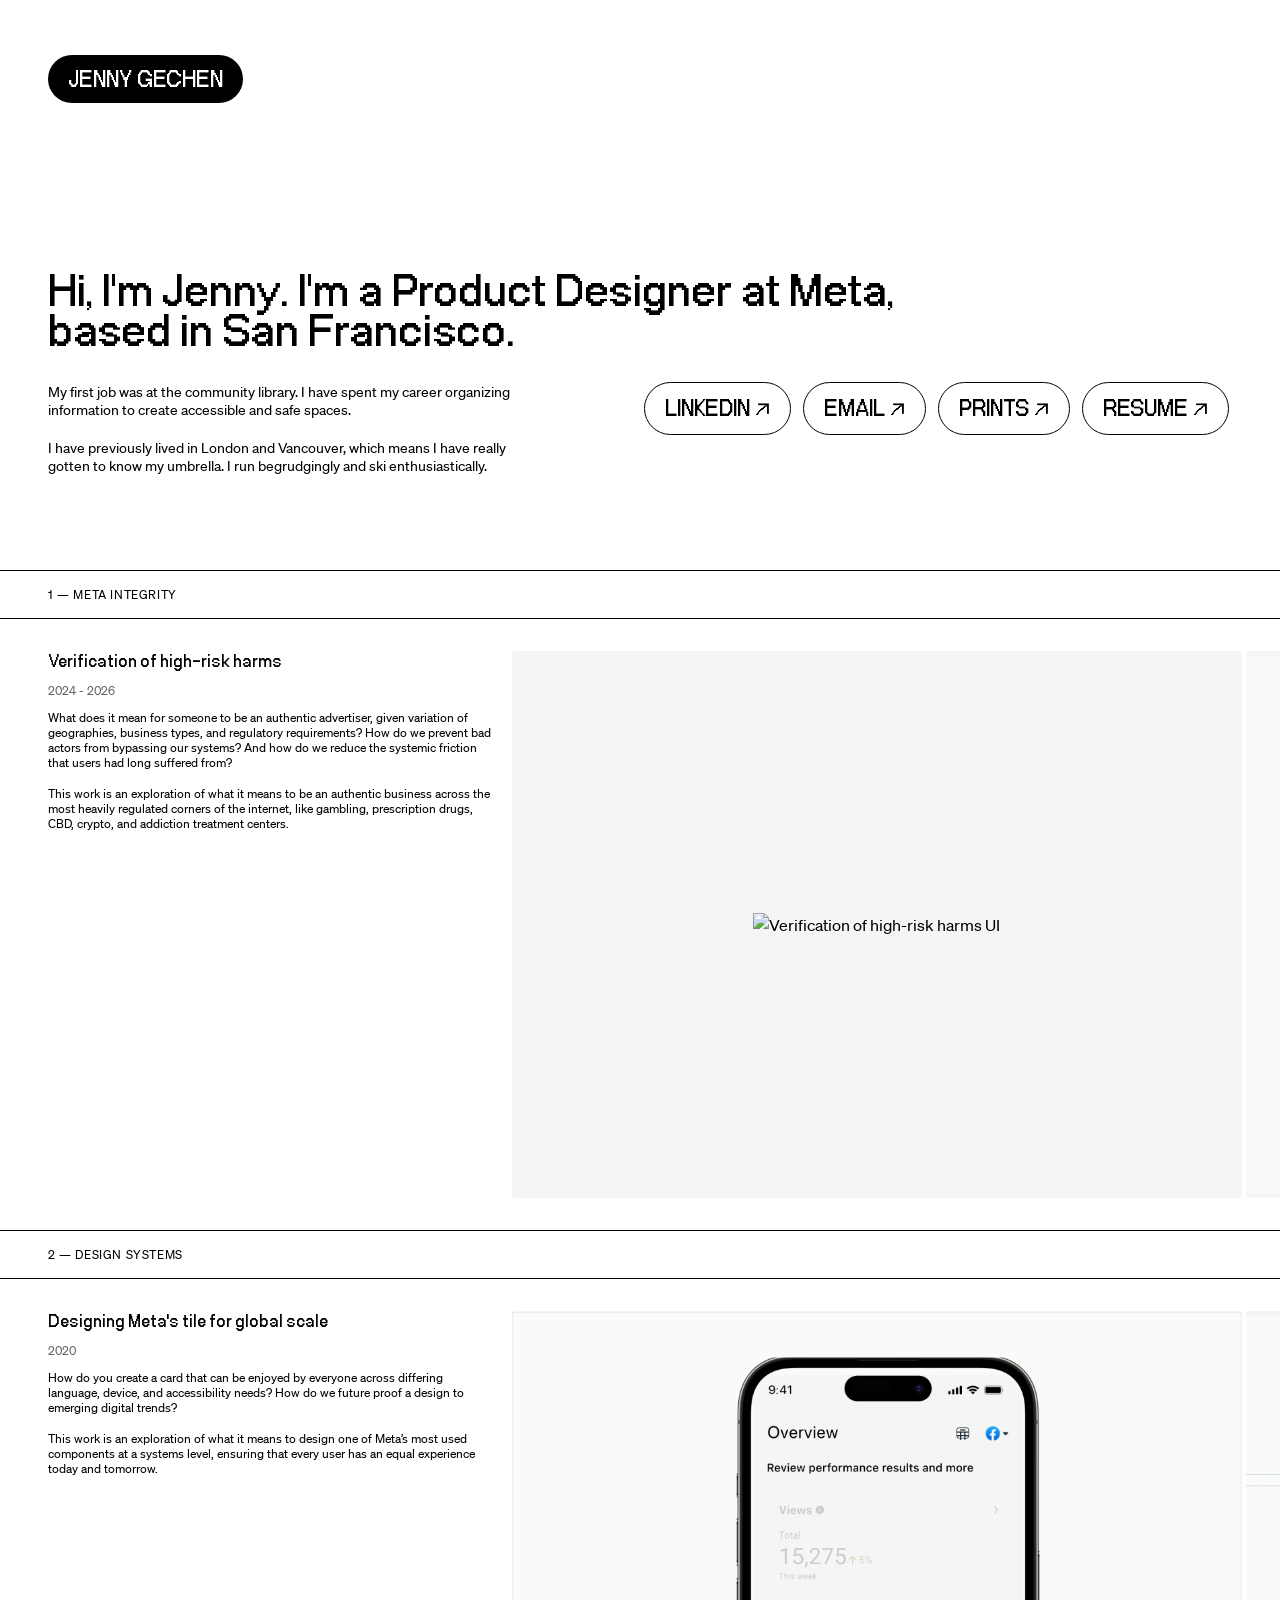
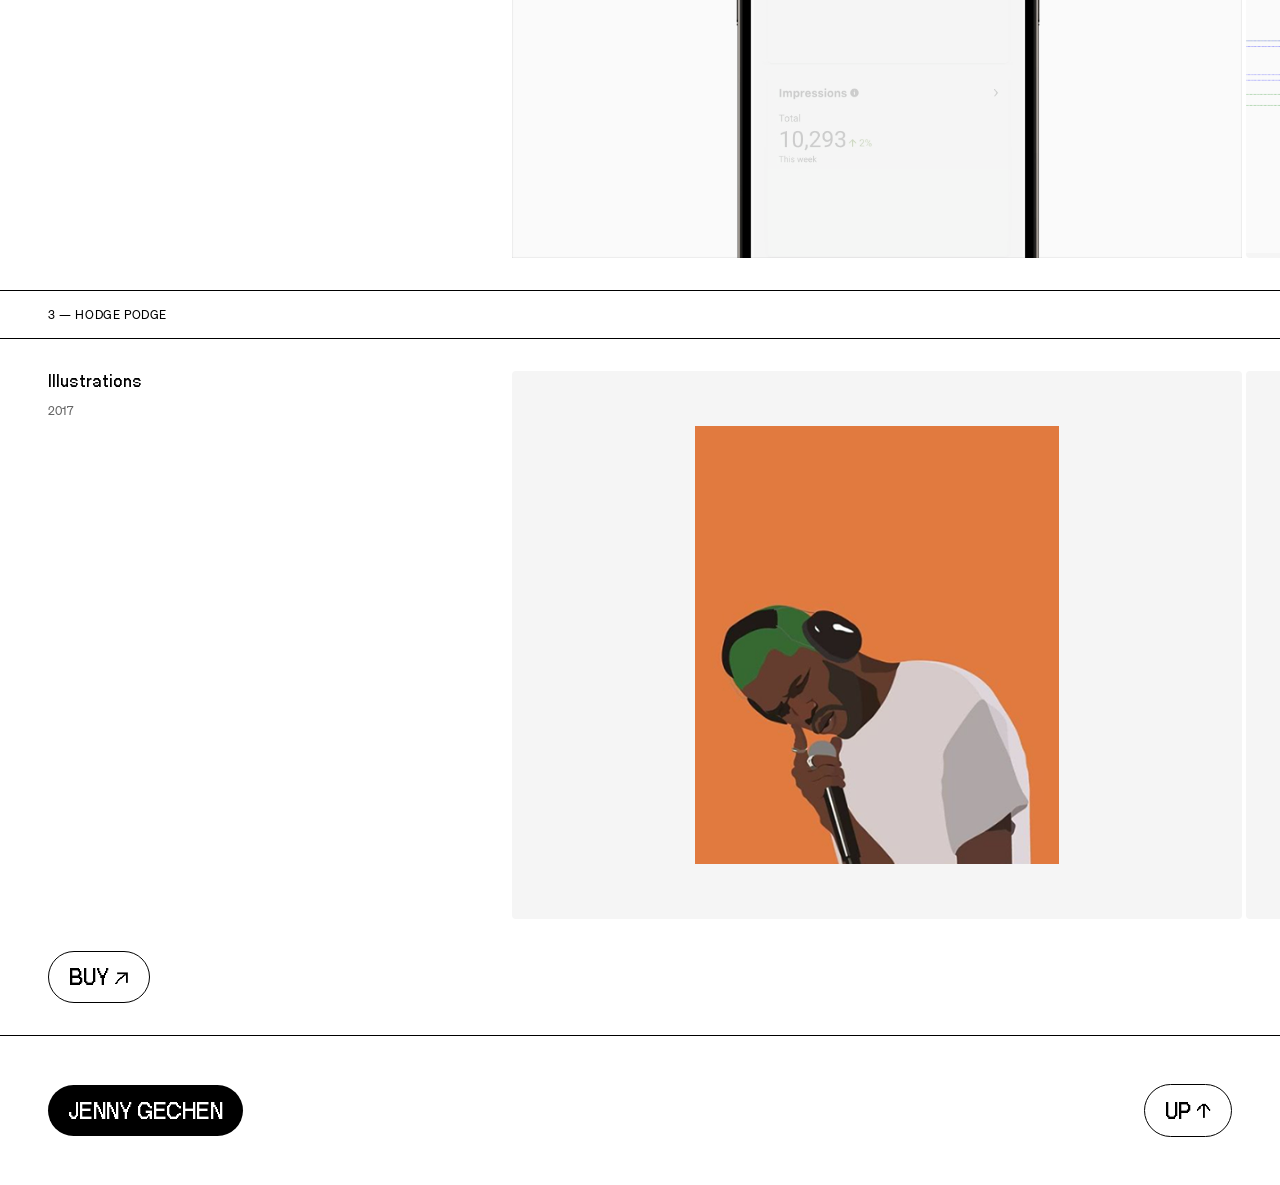
==== commit 30311dc8: "Updating the mobile layout & structure" ====
--- a/index.html
+++ b/index.html
@@ -27,14 +27,15 @@
 <body>
 
     <header class="site-header">
-        <a href="#" class="hover-btn dark-btn">
+        <a href="#" class="dark-btn" id="top">
             <span class="btn-text">JENNY GECHEN</span>
         </a>
     </header>
 
     <main class="container">
         <section class="hero-section" id="about">
-            <h1 class="hero-headline">I'm Jenny, a Product Designer based in San Francisco, formerly at Meta.</h1>
+            <h1 class="hero-headline">Hi, I'm Jenny. I'm a Product Designer at Meta, based in San Francisco.
+            </h1>
 
             <div class="hero-bottom-row">
                 <div class="pill-links">
@@ -44,19 +45,19 @@
                     <a href="mailto:jenngechen@gmail.com" class="hover-btn">
                         <span class="btn-text">Email ↗</span>
                     </a>
-                    <a href="#work" class="hover-btn">
+                    <a href="https://www.instagram.com/g.e.c.h.e.n" target="_blank" class="hover-btn">
                         <span class="btn-text">Prints ↗</span>
                     </a>
-                    <a href="#" class="hover-btn">
+                    <a href="#" class="hover-btn" target="_blank">
                         <span class="btn-text">Resume ↗</span>
                     </a>
                 </div>
 
                 <div class="bio-paragraphs">
                     <p>My first job was at the community library. I have spent my career organizing information to
-                        create accessible and safe spaces.</p>
+                        create accessible and safe spaces. </p>
                     <p>I have previously lived in London and Vancouver, which means I have really gotten to know my
-                        umbrella. I run begrudgingly and ski enthusiastically.</p>
+                        umbrella. I run begrudgingly and ski enthusiastically. </p>
                 </div>
             </div>
         </section>
@@ -65,18 +66,18 @@
 
             <article class="project-block">
                 <div class="section-divider">
-                    <span class="section-number">1 &mdash; META INTEGRITY</span>
+                    <span class="section-number">1 — META INTEGRITY</span>
                 </div>
-
                 <div class="project-content">
                     <div class="project-info">
                         <h3>Verification of high-risk harms</h3>
-                        <span class="project-year">2024 &mdash; 2026</span>
-                        <p>Launching the next evolution of our gambling, prescription drugs, CBD, crypto, and addiction
-                            treatment centers verification flows.</p>
-                        <p>What does it mean for someone to be an authentic advertiser given spread across geographies,
-                            regulations? How do we prevent bad actors from bypassing our systems? How do we reduce the
-                            friction that applicants have long suffered from?</p>
+                        <span class="project-year">2024 - 2026</span>
+                        <p>What does it mean for someone to be an authentic advertiser, given variation of geographies,
+                            business types, and regulatory requirements? How do we prevent bad actors from bypassing our
+                            systems? And how do we reduce the systemic friction that users had long suffered from? </p>
+                        <p>This work is an exploration of what it means to be an authentic business across the most
+                            heavily regulated corners of the internet, like gambling, prescription drugs, CBD, crypto,
+                            and addiction treatment centers. </p>
                     </div>
                     <div class="project-media-grid">
                         <div class="media-container"><img src="assets/Drugs.gif"
@@ -89,17 +90,15 @@
 
             <article class="project-block">
                 <div class="section-divider">
-                    <span class="section-number">2 &mdash; DESIGN SYSTEMS</span>
+                    <span class="section-number">2 — DESIGN SYSTEMS</span>
                 </div>
 
                 <div class="project-content">
                     <div class="project-info">
                         <h3>Designing Meta's tile for global scale</h3>
-                        <span class="project-year">2024 &mdash; 2026</span>
-                        <p>Considering features scale: we evolved the existing tile component to fit, form-mass scale,
-                            which was evolving due to trends in more media-biased components.</p>
-                        <p>Considering features scale globally, and ensure that the experience is equally pleasant for
-                            low-vision, platform agnostic users.</p>
+                        <span class="project-year">2020</span>
+                        <p>How do you create a card that can be enjoyed by everyone across differing language, device, and accessibility needs? How do we future proof a design to emerging digital trends?</p>
+                        <p>This work is an exploration of what it means to design one of Meta’s most used components at a systems level, ensuring that every user has an equal experience today and tomorrow.</p>
                     </div>
                     <div class="project-media-grid">
                         <div class="media-container"><img src="assets/Tile.gif"
@@ -112,15 +111,13 @@
 
             <article class="project-block">
                 <div class="section-divider">
-                    <span class="section-number">3 &mdash; ILLUSTRATIONS</span>
+                    <span class="section-number">3 &mdash; HODGE PODGE</span>
                 </div>
 
                 <div class="project-content">
                     <div class="project-info">
                         <h3>Illustrations</h3>
-                        <span class="project-year">2021</span>
-                        <p>I sell 12x18-inch illustration prints. Simply put all profits go towards charities,
-                            basically. If interested, buy via direct message.</p>
+                        <span class="project-year">2017</span>
                     </div>
                     <div class="project-media-grid">
                         <div class="media-container illo-container"><img src="assets/Frank.png"
@@ -129,13 +126,21 @@
                                 alt="Illustration artwork"></div>
                     </div>
                 </div>
+                <a href="https://www.instagram.com/g.e.c.h.e.n" class="hover-btn">
+                    <span class="btn-text">Buy ↗</span>
+                </a>
             </article>
 
         </section>
     </main>
 
     <footer class="site-footer">
-        <p class="footer-left">&copy; 2026 Jenny Gechen</p>
+        <a target="_blank" class="dark-btn left-footer name">
+            <span class="btn-text">JENNY GECHEN</span>
+        </a>
+        <a href="#" class="hover-btn up">
+            <span class="btn-text">Up ↑</span>
+        </a>
     </footer>
 
     <script src="index.js"></script>
--- a/index.css
+++ b/index.css
@@ -9,7 +9,7 @@
     --text-muted: #666666;
     --text-disabled: #8e8e93;
     --media-bg: #f5f5f5;
-    --font-stack: 'NeueMontreal', -apple-system, BlinkMacSystemFont, "Segoe UI", Roboto, Helvetica, Arial, sans-serif;
+    --font-stack: 'Sohne', 'NeueMontreal', -apple-system, BlinkMacSystemFont, "Segoe UI", Roboto, Helvetica, Arial, sans-serif;
 
     /* Layout */
     --site-padding: 1.5rem;
@@ -17,10 +17,24 @@
     /* Typography */
     --font-neuebit: 'neuebit', sans-serif;
     --font-bio: 'Sohne', sans-serif;
+
     --h2-font-size: 1.5rem;
     --h2-line-height: 1.25rem;
+
+    --button-font-size: 2rem;
+    --button-line-height: 1.875rem;
+
+    --section-font-size: 0.75rem;
+    --section-line-height: 0.938rem;
+
     --description-font-size: 1rem;
     --description-line-height: 1.4rem;
+
+    --margin-description: 0.75rem;
+}
+
+html {
+  scroll-behavior: smooth;
 }
 
 /* --- FONTS --- */
@@ -67,7 +81,7 @@
 /* --- GLOBAL LAYOUT CONTAINERS --- */
 .site-header {
     padding: var(--site-padding);
-    padding-top: 2rem;
+    margin-top: 1rem;
 }
 
 .container {
@@ -83,47 +97,51 @@
 }
 
 .hero-headline {
-    font-size: 2.5rem;
-    line-height: 1.1;
+    font-size: 3.5rem;
+    line-height: 2.5rem;
     font-family: var(--font-neuebit);
-    font-weight: normal;
-    margin-bottom: 4rem;
+    margin-bottom: 2rem;
+    margin-top: 8rem;
     max-width: 900px;
 }
 
 .hero-bottom-row {
     display: flex;
     flex-direction: column;
-    gap: 3rem;
+    gap: 6rem;
 }
 
 .bio-paragraphs {
-    font-size: 1rem;
-    line-height: 1.5;
+    font-size: .875rem;
+    line-height: 1.125rem;
     color: var(--text-main);
+    width: 90%;
     display: flex;
     flex-direction: column;
-    gap: 1.5rem;
+    gap: 1.25rem;
+    order: 1;
 }
 
 /* --- PREMIUM HOVER PILL BUTTONS --- */
 .pill-links {
     display: flex;
     flex-wrap: wrap;
-    gap: 1rem;
+    gap: 0.75rem;
+    order: 2;
 }
 
 .hover-btn {
     display: inline-flex;
+    width: fit-content;
     align-items: center;
     justify-content: center;
-    padding: 0.75rem 1.5rem;
+    padding: 0.65rem 1.25rem;
+    line-height: var(--button-line-height);
     border: 1px solid var(--text-main);
     border-radius: 999px;
     font-family: var(--font-neuebit);
-    font-size: 2.25rem;
+    font-size: var(--button-font-size);
     text-transform: uppercase;
-    letter-spacing: 0.05em;
     background-color: transparent;
     color: var(--text-main);
     cursor: pointer;
@@ -165,31 +183,26 @@
     transform: translateY(-2px) scale(0.98);
 }
 
-.hover-btn.dark-btn {
-    color: var(--bg-color);
+.dark-btn {
+    background-color: black;
     border-color: transparent;
-}
-
-.hover-btn.dark-btn::before {
-    transform: scaleY(1);
-}
-
-.hover-btn.dark-btn:hover {
-    color: var(--text-main);
-    border-color: var(--text-main);
-}
-
-.hover-btn.dark-btn:hover::before {
-    transform: scaleY(0);
-    transform-origin: top;
+    padding: 0.65rem 1.25rem;
+    border-radius: 999px;
+    font-size: var(--button-font-size);
+    font-family: var(--font-neuebit);
+    line-height: var(--button-line-height);
+}
+
+.dark-btn .btn-text {
+    color: white;
 }
 
 /* --- WORK LAYOUT --- */
 .work-section {
     display: flex;
     flex-direction: column;
-    gap: 6rem;
-    margin-bottom: 8rem;
+    gap: 2rem;
+    margin-bottom: 2rem;
 }
 
 .project-block {
@@ -200,13 +213,22 @@
 
 .section-divider {
     border-top: 1px solid var(--text-main);
+    border-bottom: 1px solid var(--text-main);
     padding-top: 1rem;
+    padding-bottom: 1rem;
+    padding-left: var(--site-padding);
+    padding-right: var(--site-padding);
     margin-left: calc(var(--site-padding) * -1);
     margin-right: calc(var(--site-padding) * -1);
+    display: flex;
+    justify-content: space-between;
+    align-items: center;
 }
 
 .section-number {
-    font-size: 0.85rem;
+    font-size: var(--section-font-size);
+    line-height: var(--section-line-height);
+    font-family: var(--font-stack);
     text-transform: uppercase;
     letter-spacing: 0.05em;
     font-weight: 500;
@@ -215,33 +237,35 @@
 .project-content {
     display: grid;
     grid-template-columns: 1fr;
-    gap: 3rem;
 }
 
 .project-info h3 {
     font-size: var(--h2-font-size);
     line-height: var(--h2-line-height);
     font-weight: 500;
-    margin-bottom: 0.5rem;
+    margin-bottom: var(--margin-description);
+    font-family: var(--font-neuebit);
 }
 
 .project-year {
     display: block;
-    font-size: 0.85rem;
+    font-size: var(--section-font-size);
+    line-height: var(--section-line-height);
     color: var(--text-muted);
-    margin-bottom: 1.5rem;
+    margin-bottom: var(--margin-description);
 }
 
 .project-info p {
-    font-size: var(--description-font-size);
-    line-height: var(--description-line-height);
-    color: var(--text-muted);
+    font-family: var(--font-bio);
+    font-size: var(--section-font-size);
+    line-height: var(--section-line-height);
+    color:  var(--text-main);
     margin-bottom: 1rem;
 }
 
 .project-media-grid {
     display: flex;
-    gap: 1.5rem;
+    gap: 0.25rem;
     overflow-x: auto;
 
     /* Enables smooth snapping behavior */
@@ -253,11 +277,13 @@
     /* Firefox */
     -ms-overflow-style: none;
     /* IE/Edge */
+
+    margin-left: calc(var(--site-padding) * -1);
+    margin-right: calc(var(--site-padding) * -1);
 }
 
 .project-media-grid::-webkit-scrollbar {
     display: none;
-    /* Chrome/Safari */
 }
 
 .media-container {
@@ -266,11 +292,10 @@
     display: flex;
     justify-content: center;
     align-items: center;
-    padding: 2rem;
     aspect-ratio: 4/3;
 
     /* Sizing for the scroller: 85% width lets the user "peek" at the next image */
-    flex: 0 0 85%;
+    flex: 0 0 95%;
     scroll-snap-align: start;
 }
 
@@ -284,15 +309,17 @@
     height: 80%;
 }
 
-/* --- FOOTER --- */
-.site-footer {
+/* .up {
+    display: none;
+} */
+
+footer {
     padding: var(--site-padding);
-    padding-bottom: 3rem;
-    font-size: 0.85rem;
-    color: var(--text-main);
-    text-align: center;
-}
-
+    border-top: 1px solid var(--text-main);
+    display: flex;
+    justify-content: space-between;
+    align-items: center;
+}
 
 /* ==========================================================================
    2. STYLING FOR LAPTOPS (834px and up)
@@ -328,10 +355,6 @@
         /* CRITICAL FIX: prevents text from vertically overflowing the row */
         align-items: start;
     }
-
-    .site-footer {
-        text-align: left;
-    }
 }
 
 
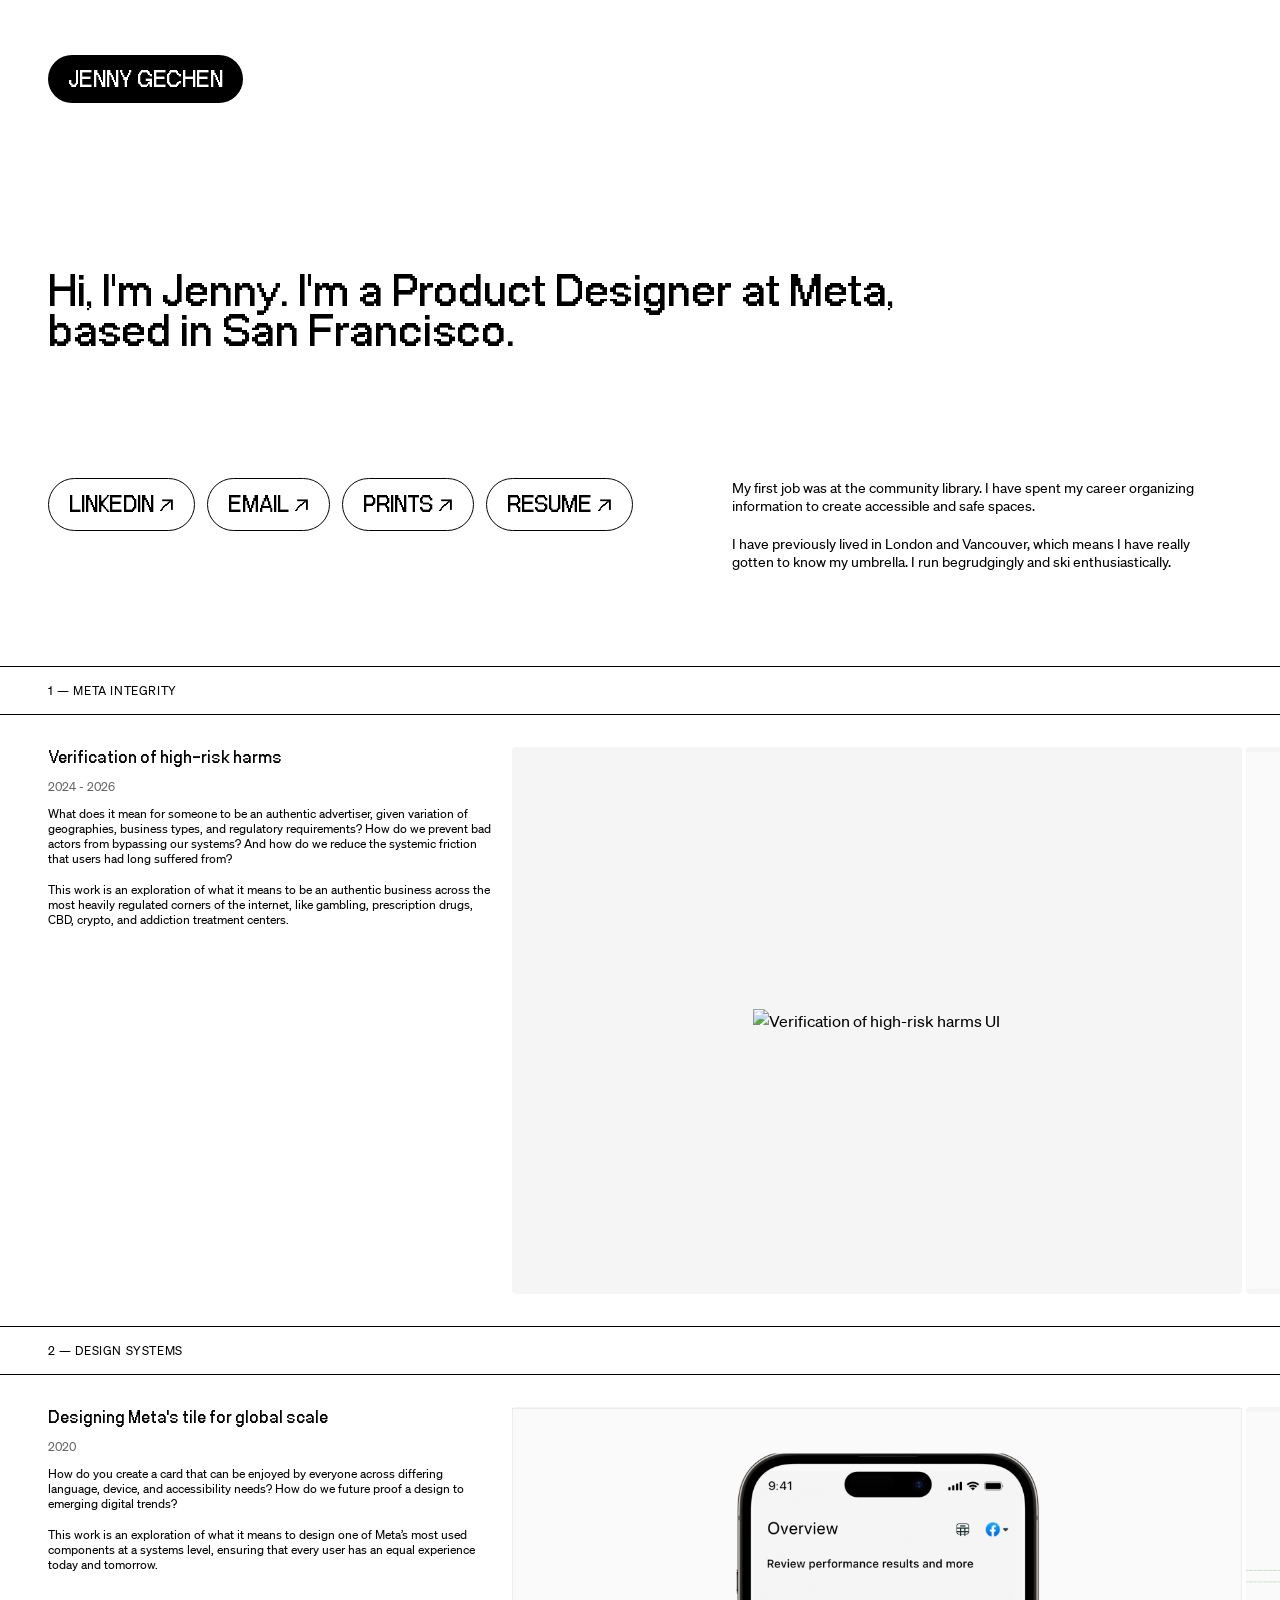
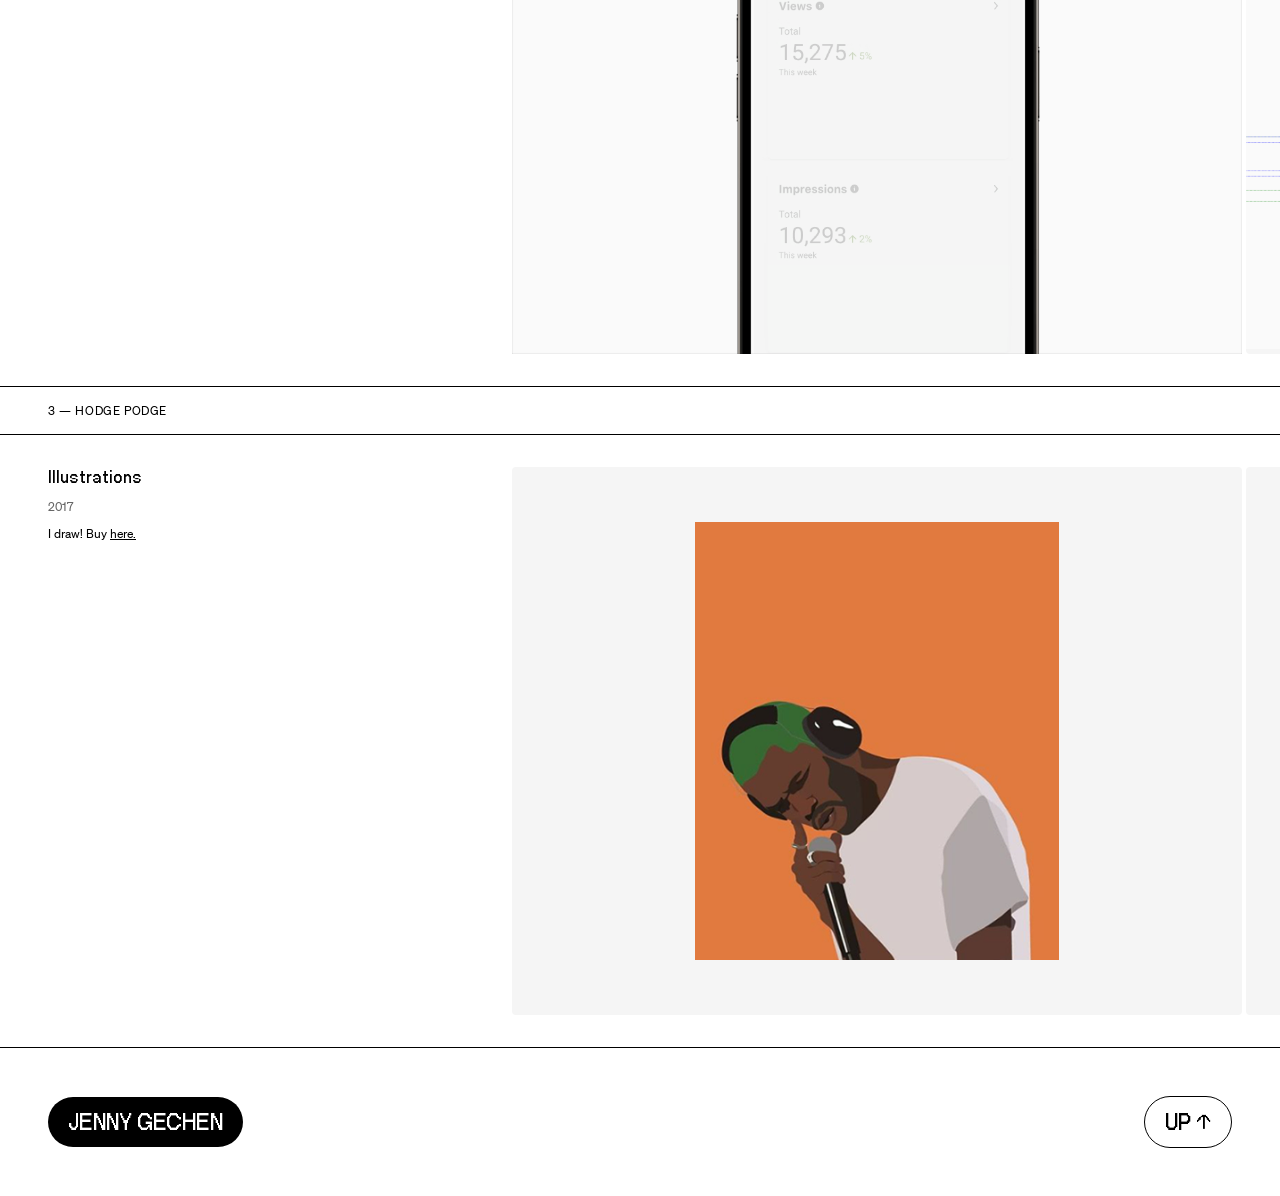
==== commit a35b0243: "Cracking on w/ desktop" ====
--- a/index.html
+++ b/index.html
@@ -97,8 +97,10 @@
                     <div class="project-info">
                         <h3>Designing Meta's tile for global scale</h3>
                         <span class="project-year">2020</span>
-                        <p>How do you create a card that can be enjoyed by everyone across differing language, device, and accessibility needs? How do we future proof a design to emerging digital trends?</p>
-                        <p>This work is an exploration of what it means to design one of Meta’s most used components at a systems level, ensuring that every user has an equal experience today and tomorrow.</p>
+                        <p>How do you create a card that can be enjoyed by everyone across differing language, device,
+                            and accessibility needs? How do we future proof a design to emerging digital trends?</p>
+                        <p>This work is an exploration of what it means to design one of Meta’s most used components at
+                            a systems level, ensuring that every user has an equal experience today and tomorrow.</p>
                     </div>
                     <div class="project-media-grid">
                         <div class="media-container"><img src="assets/Tile.gif"
@@ -118,6 +120,10 @@
                     <div class="project-info">
                         <h3>Illustrations</h3>
                         <span class="project-year">2017</span>
+                        <p>I draw! Buy 
+                            <a href="https://www.instagram.com/g.e.c.h.e.n" class="link">here.</a>
+                        </p>
+
                     </div>
                     <div class="project-media-grid">
                         <div class="media-container illo-container"><img src="assets/Frank.png"
@@ -126,16 +132,13 @@
                                 alt="Illustration artwork"></div>
                     </div>
                 </div>
-                <a href="https://www.instagram.com/g.e.c.h.e.n" class="hover-btn">
-                    <span class="btn-text">Buy ↗</span>
-                </a>
             </article>
 
         </section>
     </main>
 
     <footer class="site-footer">
-        <a target="_blank" class="dark-btn left-footer name">
+        <a class="dark-btn left-footer name">
             <span class="btn-text">JENNY GECHEN</span>
         </a>
         <a href="#" class="hover-btn up">
--- a/index.css
+++ b/index.css
@@ -35,6 +35,7 @@
 
 html {
   scroll-behavior: smooth;
+  transition: width 0.3s ease-in-out;
 }
 
 /* --- FONTS --- */
@@ -309,9 +310,7 @@
     height: 80%;
 }
 
-/* .up {
-    display: none;
-} */
+.link {text-decoration: underline;}
 
 footer {
     padding: var(--site-padding);
@@ -322,15 +321,17 @@
 }
 
 /* ==========================================================================
-   2. STYLING FOR LAPTOPS (834px and up)
+   2. STYLING FOR TABLETS & LAPTOPS 
    ========================================================================== */
-@media (min-width: 834px) {
+@media (min-width: 768px) {
     :root {
         --site-padding: 3rem;
     }
 
     .hero-headline {
         font-size: 4rem;
+        margin-bottom: 8rem;
+        width: 75%;
     }
 
     .hero-bottom-row {
@@ -340,7 +341,7 @@
     }
 
     .pill-links {
-        flex: 1;
+        order: 1;
     }
 
     .bio-paragraphs {
@@ -361,7 +362,7 @@
 /* ==========================================================================
    3. STYLING FOR X-LARGE DEVICES (1440px and up)
    ========================================================================== */
-@media (min-width: 1440px) {
+@media (min-width: 1441px) {
     :root {
         --site-padding: 5rem;
     }
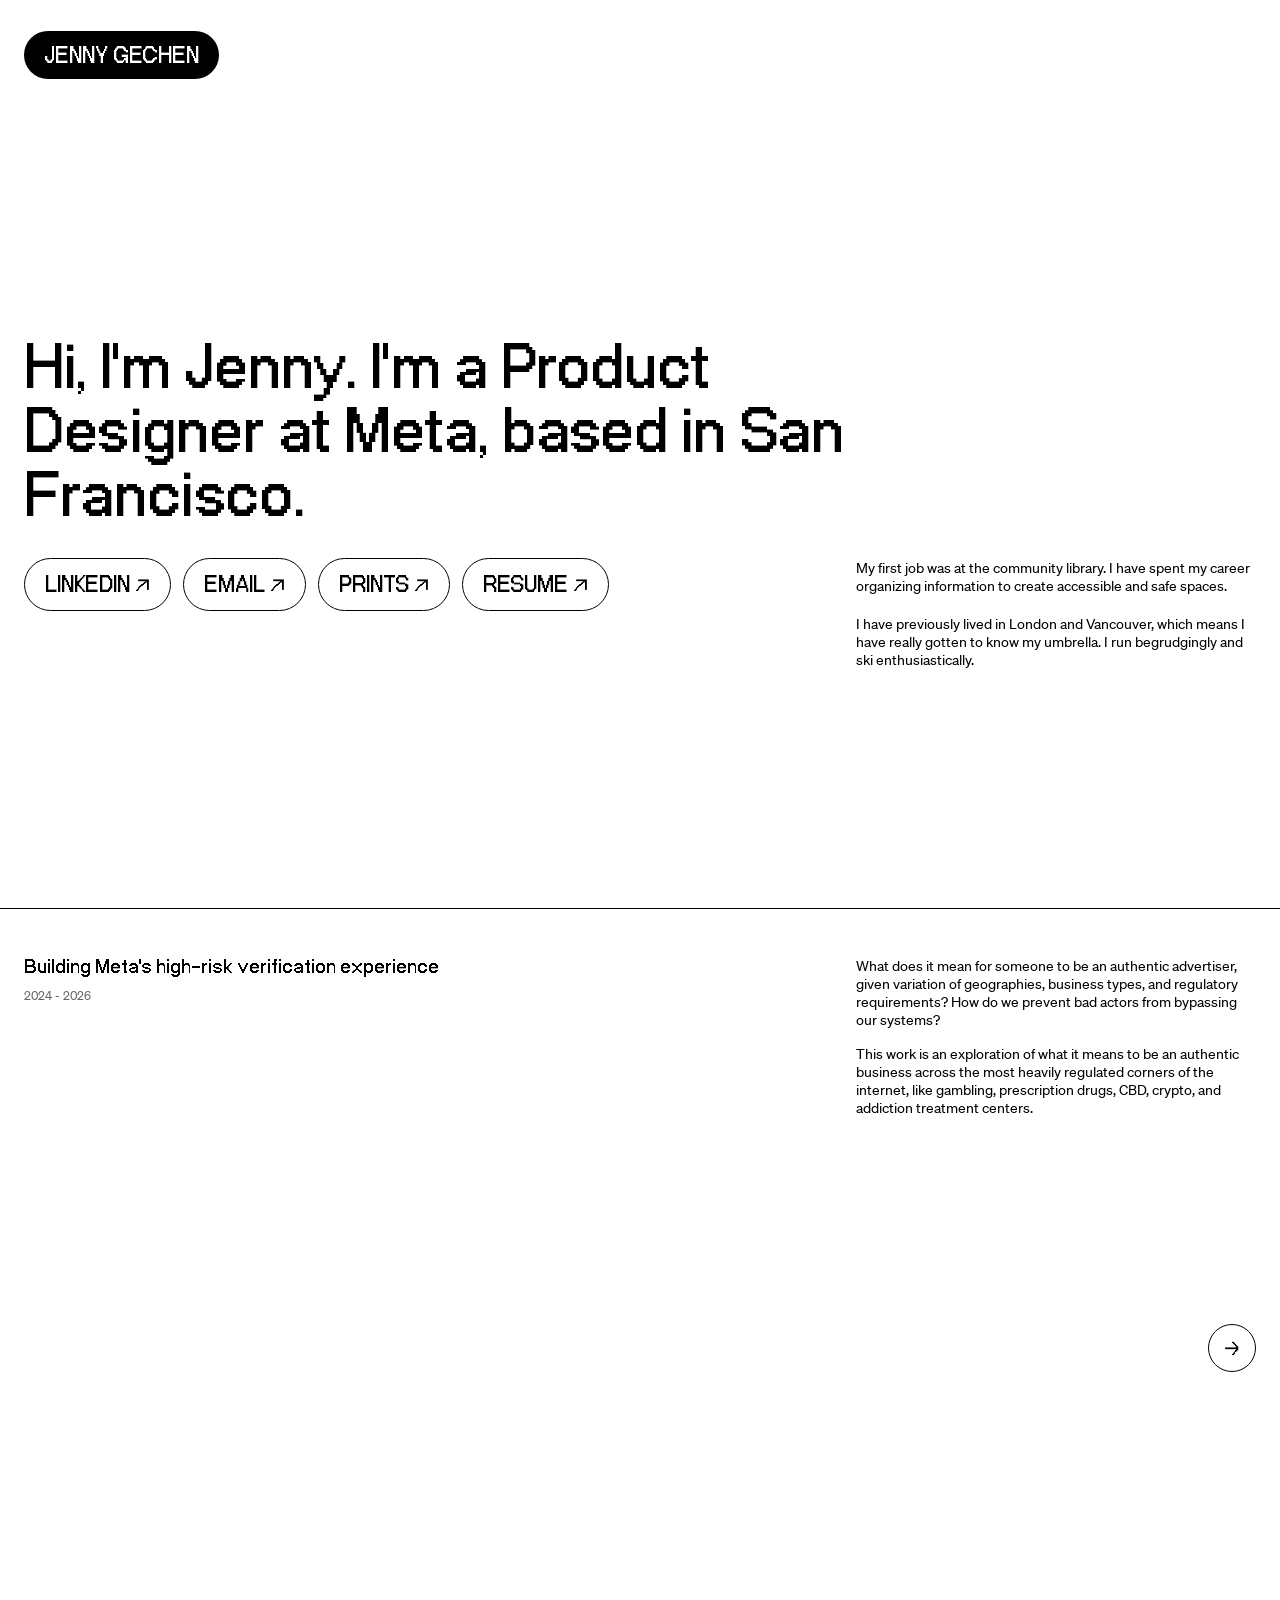
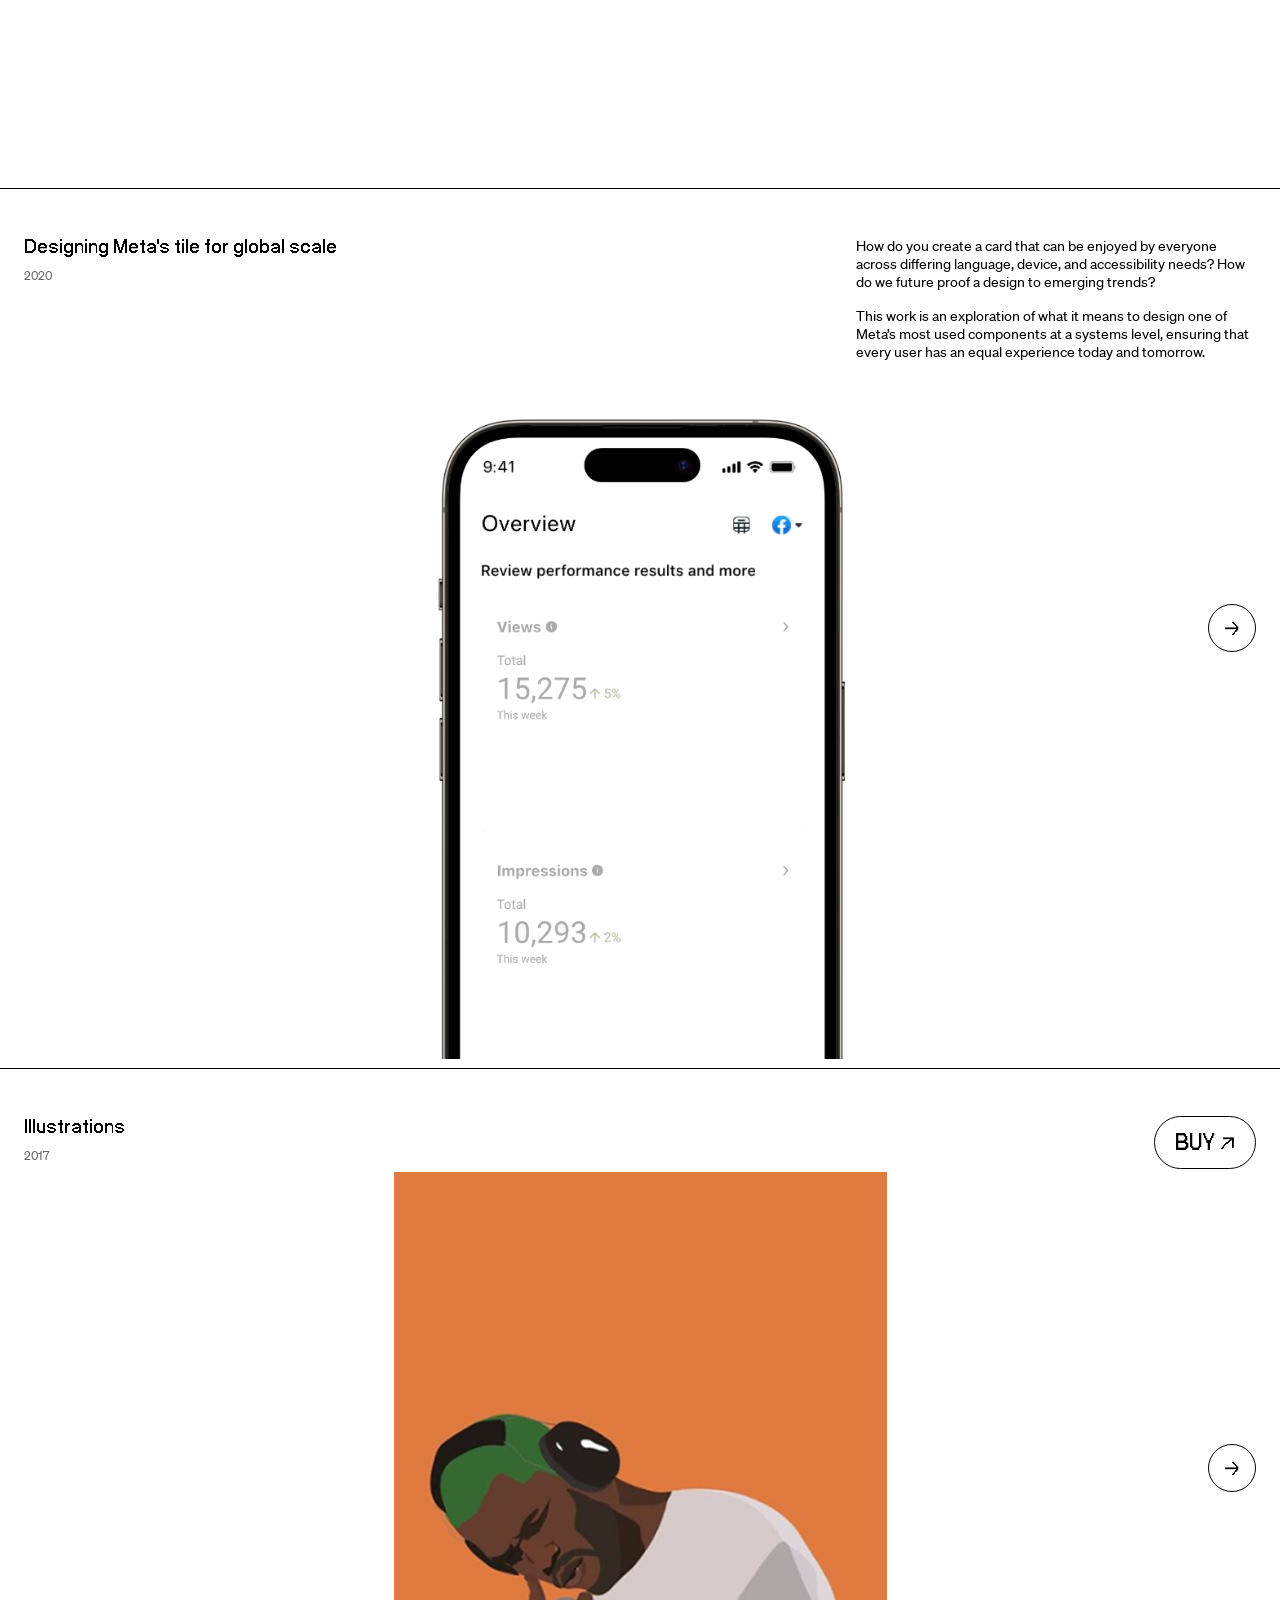
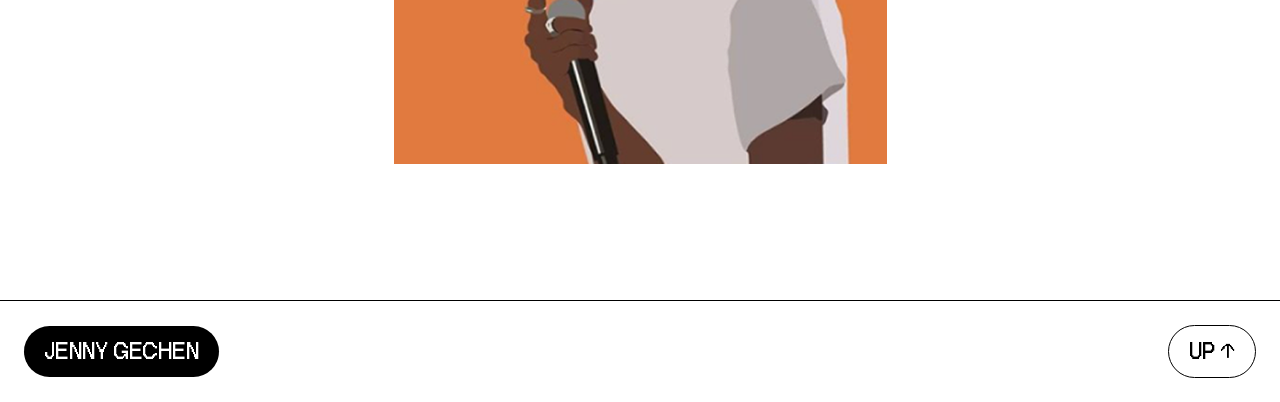
==== commit 9b3a1049: "Laptop & large-screen support" ====
--- a/index.html
+++ b/index.html
@@ -64,44 +64,75 @@
 
         <section class="work-section" id="work">
 
-            <article class="project-block">
+            <article class="project-block" id="verification">
                 <div class="section-divider">
                     <span class="section-number">1 — META INTEGRITY</span>
                 </div>
+
                 <div class="project-content">
+
                     <div class="project-info">
-                        <h3>Verification of high-risk harms</h3>
-                        <span class="project-year">2024 - 2026</span>
-                        <p>What does it mean for someone to be an authentic advertiser, given variation of geographies,
-                            business types, and regulatory requirements? How do we prevent bad actors from bypassing our
-                            systems? And how do we reduce the systemic friction that users had long suffered from? </p>
-                        <p>This work is an exploration of what it means to be an authentic business across the most
-                            heavily regulated corners of the internet, like gambling, prescription drugs, CBD, crypto,
-                            and addiction treatment centers. </p>
+                        <div>
+                            <h3>Building Meta's high-risk verification experience</h3>
+                            <span class="project-year">2024 - 2026</span>
+                        </div>
+
+                        <div class="project-description">
+                            <p>What does it mean for someone to be an authentic advertiser, given variation of
+                                geographies,
+                                business types, and regulatory requirements? How do we prevent bad actors from bypassing
+                                our
+                                systems?
+                            </p>
+                            <p>This work is an exploration of what it means to be an authentic business across the most
+                                heavily regulated corners of the internet, like gambling, prescription drugs, CBD,
+                                crypto,
+                                and addiction treatment centers. </p>
+                        </div>
+
+                        <button id="meta-carousel-btn" class="carousel-arrow" aria-label="Next image">
+                            <span class="btn-text">→</span>
+                        </button>
                     </div>
+
                     <div class="project-media-grid">
-                        <div class="media-container"><img src="assets/Drugs.gif"
+                        <div class="media-container small-screens-vid"><img src="assets/Drugs.gif"
                                 alt="Verification of high-risk harms UI"></div>
-                        <div class="media-container"><img src="assets/VerificationCenter.png"
+                        <div class="media-container second"><img src="assets/VerificationCenter.png"
                                 alt="Consolidated surface for requesting and tracking"></div>
                     </div>
+
                 </div>
             </article>
 
-            <article class="project-block">
+            <article class="project-block is-gif" id="design-systems">
                 <div class="section-divider">
                     <span class="section-number">2 — DESIGN SYSTEMS</span>
                 </div>
 
                 <div class="project-content">
+
                     <div class="project-info">
-                        <h3>Designing Meta's tile for global scale</h3>
-                        <span class="project-year">2020</span>
-                        <p>How do you create a card that can be enjoyed by everyone across differing language, device,
-                            and accessibility needs? How do we future proof a design to emerging digital trends?</p>
-                        <p>This work is an exploration of what it means to design one of Meta’s most used components at
-                            a systems level, ensuring that every user has an equal experience today and tomorrow.</p>
+                        <div>
+                            <h3 class="occlude">Designing Meta's tile for global scale</h3>
+                            <span class="project-year">2020</span>
+                        </div>
+
+                        <div class="project-description occlude">
+                            <p>How do you create a card that can be enjoyed by everyone across differing language,
+                                device,
+                                and accessibility needs? How do we future proof a design to emerging trends?</p>
+                            <p>This work is an exploration of what it means to design one of Meta’s most used components
+                                at
+                                a systems level, ensuring that every user has an equal experience today and tomorrow.
+                            </p>
+                        </div>
                     </div>
+
+                    <button id="design-system-carousel-btn" class="carousel-arrow" aria-label="Next image">
+                        <span class="btn-text">→</span>
+                    </button>
+
                     <div class="project-media-grid">
                         <div class="media-container"><img src="assets/Tile.gif"
                                 alt="Mobile mock animation of new tile component"></div>
@@ -111,20 +142,30 @@
                 </div>
             </article>
 
-            <article class="project-block">
+            <article class="project-block" id="illustrations">
                 <div class="section-divider">
                     <span class="section-number">3 &mdash; HODGE PODGE</span>
                 </div>
 
                 <div class="project-content">
-                    <div class="project-info">
-                        <h3>Illustrations</h3>
-                        <span class="project-year">2017</span>
-                        <p>I draw! Buy 
-                            <a href="https://www.instagram.com/g.e.c.h.e.n" class="link">here.</a>
-                        </p>
 
+                    <div class="project-info-illo">
+                        <div>
+                            <h3>Illustrations</h3>
+                            <span class="project-year">2017</span>
+                        </div>
+
+                        <div class="project-description">
+                            <a href="https://www.instagram.com/g.e.c.h.e.n" target="_blank" class="hover-btn buy">
+                                <span class="btn-text">Buy ↗</span>
+                            </a>
+                        </div>
+
+                        <button id="illustration-carousel-btn" class="carousel-arrow" aria-label="Next image">
+                            <span class="btn-text">→</span>
+                        </button>
                     </div>
+
                     <div class="project-media-grid">
                         <div class="media-container illo-container"><img src="assets/Frank.png"
                                 alt="Illustration artwork"></div>
--- a/index.css
+++ b/index.css
@@ -18,7 +18,7 @@
     --font-neuebit: 'neuebit', sans-serif;
     --font-bio: 'Sohne', sans-serif;
 
-    --h2-font-size: 1.5rem;
+    --h2-font-size: 1.75rem;
     --h2-line-height: 1.25rem;
 
     --button-font-size: 2rem;
@@ -34,8 +34,8 @@
 }
 
 html {
-  scroll-behavior: smooth;
-  transition: width 0.3s ease-in-out;
+    scroll-behavior: smooth;
+    transition: width 0.3s ease-in-out;
 }
 
 /* --- FONTS --- */
@@ -83,12 +83,13 @@
 .site-header {
     padding: var(--site-padding);
     margin-top: 1rem;
+    position: sticky;
+    top: 0;
+    z-index: 1000;
 }
 
 .container {
     padding: 0 var(--site-padding);
-    max-width: 1440px;
-    margin: 0 auto;
 }
 
 /* --- HERO SECTION --- */
@@ -116,7 +117,6 @@
     font-size: .875rem;
     line-height: 1.125rem;
     color: var(--text-main);
-    width: 90%;
     display: flex;
     flex-direction: column;
     gap: 1.25rem;
@@ -240,7 +240,14 @@
     grid-template-columns: 1fr;
 }
 
-.project-info h3 {
+.project-info-illo {
+    display: flex;
+    justify-content: space-between;
+    margin-bottom: 1rem;
+}
+
+
+.project-info h3, .project-info-illo h3 {
     font-size: var(--h2-font-size);
     line-height: var(--h2-line-height);
     font-weight: 500;
@@ -256,11 +263,11 @@
     margin-bottom: var(--margin-description);
 }
 
-.project-info p {
+.project-info p, .project-info-illo p {
     font-family: var(--font-bio);
     font-size: var(--section-font-size);
     line-height: var(--section-line-height);
-    color:  var(--text-main);
+    color: var(--text-main);
     margin-bottom: 1rem;
 }
 
@@ -289,13 +296,10 @@
 
 .media-container {
     background-color: var(--media-bg);
-    border-radius: 4px;
     display: flex;
     justify-content: center;
     align-items: center;
     aspect-ratio: 4/3;
-
-    /* Sizing for the scroller: 85% width lets the user "peek" at the next image */
     flex: 0 0 95%;
     scroll-snap-align: start;
 }
@@ -306,11 +310,17 @@
     object-fit: contain;
 }
 
+.large-screens-vid {
+    display: none;
+}
+
 .illo-container img {
     height: 80%;
 }
 
-.link {text-decoration: underline;}
+.link {
+    text-decoration: underline;
+}
 
 footer {
     padding: var(--site-padding);
@@ -320,70 +330,275 @@
     align-items: center;
 }
 
+.carousel-arrow {
+    display: none;
+}
+
+#verification,
+#design-systems {
+    background-image: none;
+}
+
+.buy {
+    float: left;
+}
+
+@media (max-width: 320px) {
+    .name {
+        display: none;
+    }
+}
+
+
 /* ==========================================================================
-   2. STYLING FOR TABLETS & LAPTOPS 
+   2. STYLING FOR TABLETS
    ========================================================================== */
 @media (min-width: 768px) {
     :root {
-        --site-padding: 3rem;
+        /* --site-padding: 1rem; */
     }
 
     .hero-headline {
-        font-size: 4rem;
-        margin-bottom: 8rem;
+        font-size: 5.5rem;
+        line-height: 4rem;
         width: 75%;
-    }
-
-    .hero-bottom-row {
-        flex-direction: row;
-        justify-content: space-between;
-        align-items: flex-start;
     }
 
     .pill-links {
         order: 1;
     }
 
-    .bio-paragraphs {
-        flex: 0 0 45%;
-        max-width: 500px;
+    .hero-section {
+        margin: 15rem 0 15rem 0;
+    }
+
+    .section-number {
+        font-size: 0;
+    }
+
+
+    .hero-bottom-row,
+    .project-info {
+        display: grid;
+        grid-template-columns: 1fr 1fr;
+        gap: 4rem;
+        align-items: flex-start;
+        width: 100%;
+    }
+
+    .project-info p {
+        font-size: 0.875rem;
+        line-height: 1.125rem;
+    }
+
+    .bio-paragraphs,
+    .project-description {
+        order: 2;
+        width: 100%;
+        max-width: none;
+    }
+
+    .work-section {
+        gap: 0rem;
+    }
+
+    .section-divider {
+        padding: 0;
+        border-top: 1px solid var(--text-main);
+        border-bottom: none;
+        margin-left: calc(var(--site-padding) * -1);
+        margin-right: calc(var(--site-padding) * -1);
+        display: flex;
+        justify-content: space-between;
+        align-items: center;
     }
 
     .project-content {
-        /* Widened text column slightly to reduce wrapping */
-        grid-template-columns: 0.4fr 0.6fr;
-        gap: 4rem;
-        /* CRITICAL FIX: prevents text from vertically overflowing the row */
-        align-items: start;
-    }
-}
-
+        display: block;
+    }
+
+    .project-media-grid {
+        display: none;
+    }
+
+    #verification {
+        position: relative;
+        background-image: url('assets/LargeScreenDrugs_transparent.gif');
+        background-size: cover;
+        background-repeat: no-repeat;
+        /* background-position: center; */
+        background-size: min(100%, 1400px) auto;
+        min-height: 47rem;
+        background-position: center 70%;
+    }
+
+    #design-systems {
+        position: relative;
+        background-image: url('assets/phonev1_transparent.gif');
+        background-size: cover;
+        /* background-size: 150%; */
+        background-repeat: repeat;
+        min-height: 50rem;
+        background-position: center;
+    }
+
+    #illustrations {
+        position: relative;
+        background-image: url(assets/Frank.png);
+        background-size: auto;
+        background-size: 55%;
+        min-height: 50rem;
+        background-position: center;
+        background-repeat: no-repeat;
+    }
+
+    .occlude {
+        background-color: white;
+        width: fit-content;
+    }
+
+    .carousel-arrow {
+        display: flex;
+        position: absolute;
+        top: 50%;
+        right: 0rem;
+        transform: translateY(-50%);
+        width: 48px;
+        height: 48px;
+        border-radius: 50%;
+        border: 1px solid var(--text-main);
+        background-color: var(--bg-color);
+        color: var(--text-main);
+        align-items: center;
+        justify-content: center;
+        cursor: pointer;
+        transition: background-color 0.3s, color 0.3s;
+        z-index: 10;
+        font-family: var(--font-neuebit);
+        font-size: 2rem;
+        line-height: 1;
+    }
+
+    .carousel-arrow:hover {
+        background-color: var(--text-main);
+        color: var(--bg-color);
+    }
+
+    .second {
+        display: none;
+    }
+
+    .repeat-pattern {
+        background-repeat: repeat;
+    }
+
+    .buy {
+        float: right;
+    }
+
+}
 
 /* ==========================================================================
-   3. STYLING FOR X-LARGE DEVICES (1440px and up)
+   3. STYLING FOR LAPTOPS
    ========================================================================== */
-@media (min-width: 1441px) {
-    :root {
-        --site-padding: 5rem;
-    }
+
+@media (min-width:1024px) and (max-width: 1440px) {
+
+    #verification,
+    #design-systems {
+        min-height: 55rem;
+        background-position: center;
+    }
+
+    #design-systems {
+        background-position: center 100%;
+    }
+
+    #illustrations {
+        background-size: 40%;
+    }
+
+
+    .repeat-pattern {
+        background-repeat: repeat;
+    }
+
+    .bio-paragraphs,
+    .project-description {
+        max-width: 25rem;
+        width: 100%;
+        margin-left: auto;
+    }
+
+    .hero-bottom-row,
+    .project-info {
+        grid-template-columns: 1fr 0.75fr;
+    }
+}
+
+@media (min-width:1441px) {
 
     .hero-headline {
         font-size: 5.5rem;
-    }
-
-    .project-content {
-        grid-template-columns: 0.35fr 0.65fr;
-    }
-
-    .project-media-grid {
-        /* Turn off the flex scroller and switch back to a grid */
-        display: grid;
-        grid-template-columns: 1fr 1fr;
-        overflow-x: visible;
-    }
-
-    .media-container {
-        /* Remove the fixed 85% width constraint so it fills the grid column */
-        flex: auto;
-    }
-}+        line-height: 4rem;
+        margin-bottom: 2rem;
+    }
+
+    #verification,
+    #design-systems {
+        min-height: 75rem;
+        background-position: center;
+    }
+
+    #design-systems {
+        background-position: center 100%;
+    }
+
+    .repeat-pattern {
+        background-repeat: repeat;
+    }
+
+    .bio-paragraphs,
+    .project-description {
+        max-width: 25rem;
+        width: 100%;
+        justify-self: end;
+    }
+
+    #illustrations {
+        background-size: 25%;
+    }
+
+    .hero-bottom-row,
+    .project-info {
+        grid-template-columns: 2fr 1fr;
+    }
+
+
+    /* Styling exclusively for the GIF */
+    #design-systems.is-gif {
+        background-size: contain;
+        background-position: center;
+        background-repeat: no-repeat;
+    }
+
+    /* Styling exclusively for the PNG */
+    #design-systems.is-png {
+        background-position: center 100%;
+        background-repeat: repeat;
+        /* background-size: auto; */
+    }
+
+    .buy {
+        float: right;
+    }
+
+
+}
+
+/* ==========================================================================
+   4. PEOPLE SHOULD NOT BE ALLOWED TO OWN DEVICES THIS LARGE
+   ========================================================================== */
+
+/* @media (min-width: 2559px) {
+} */
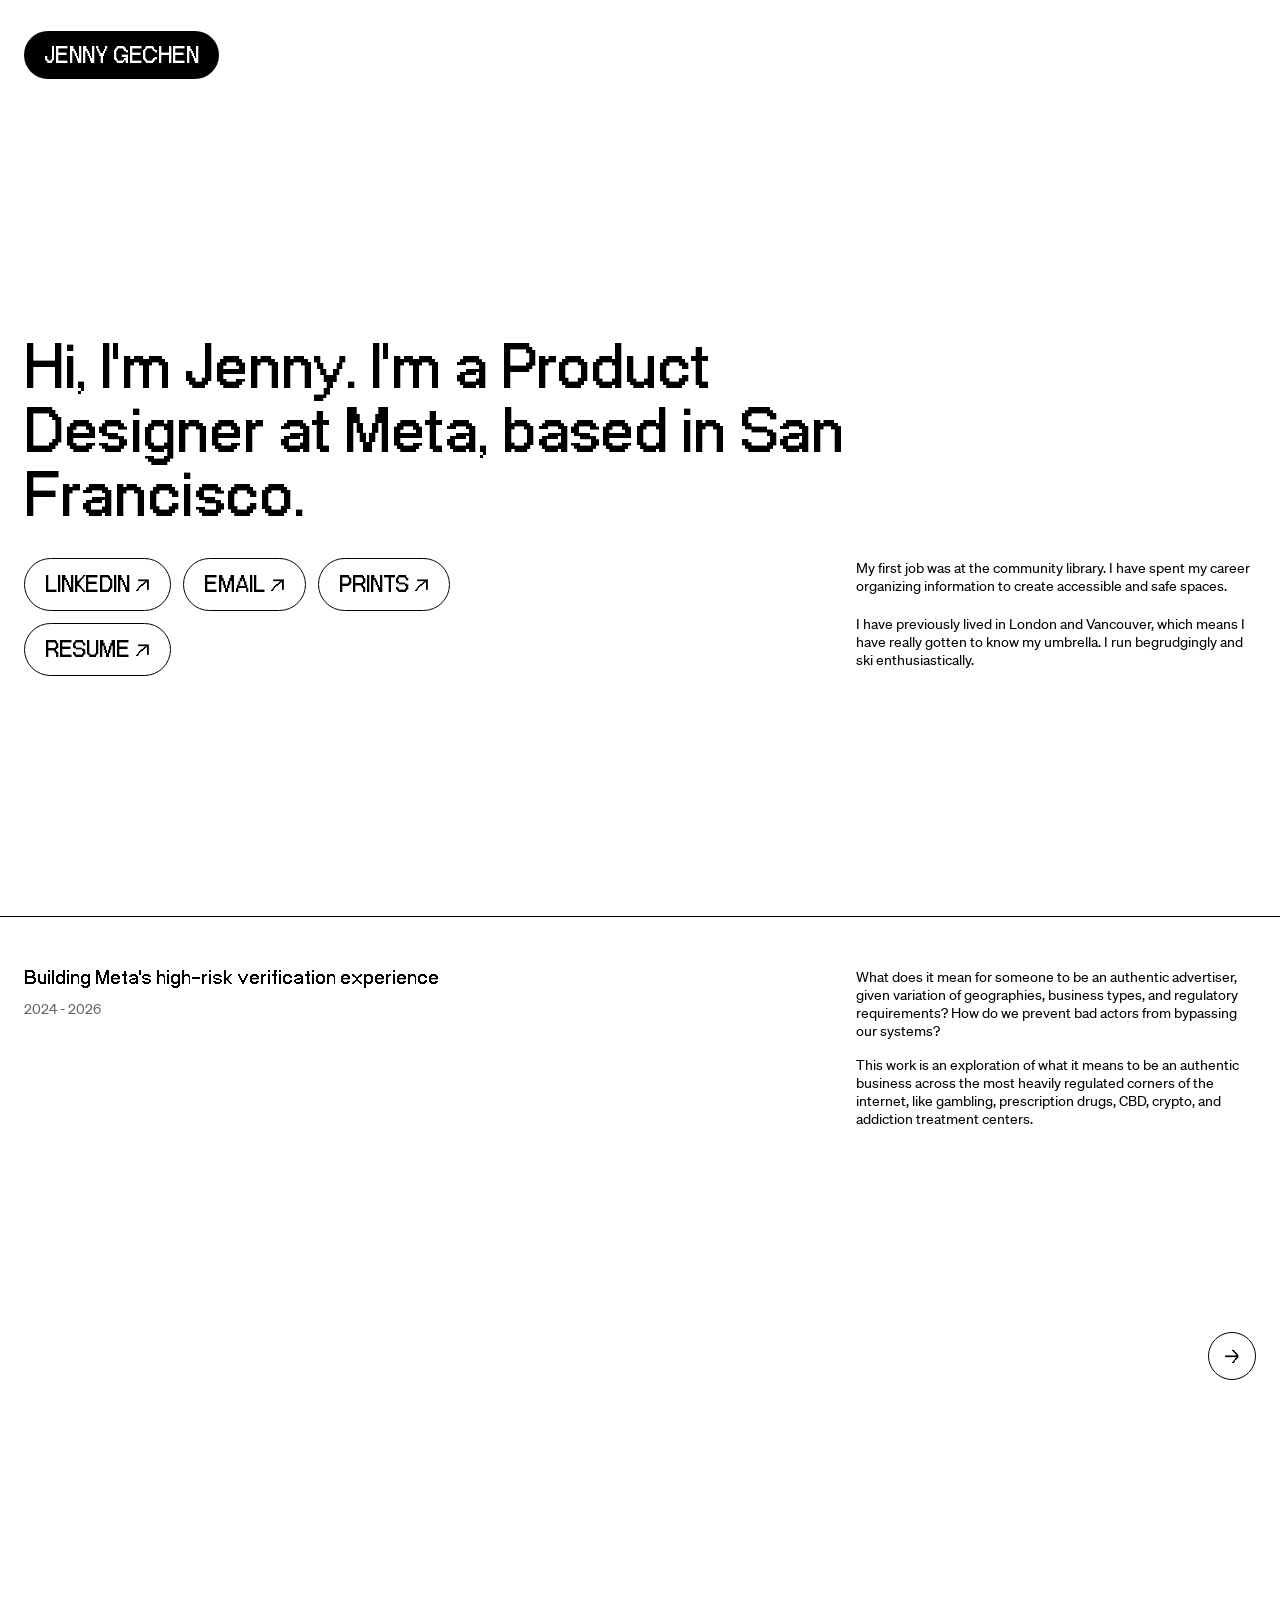
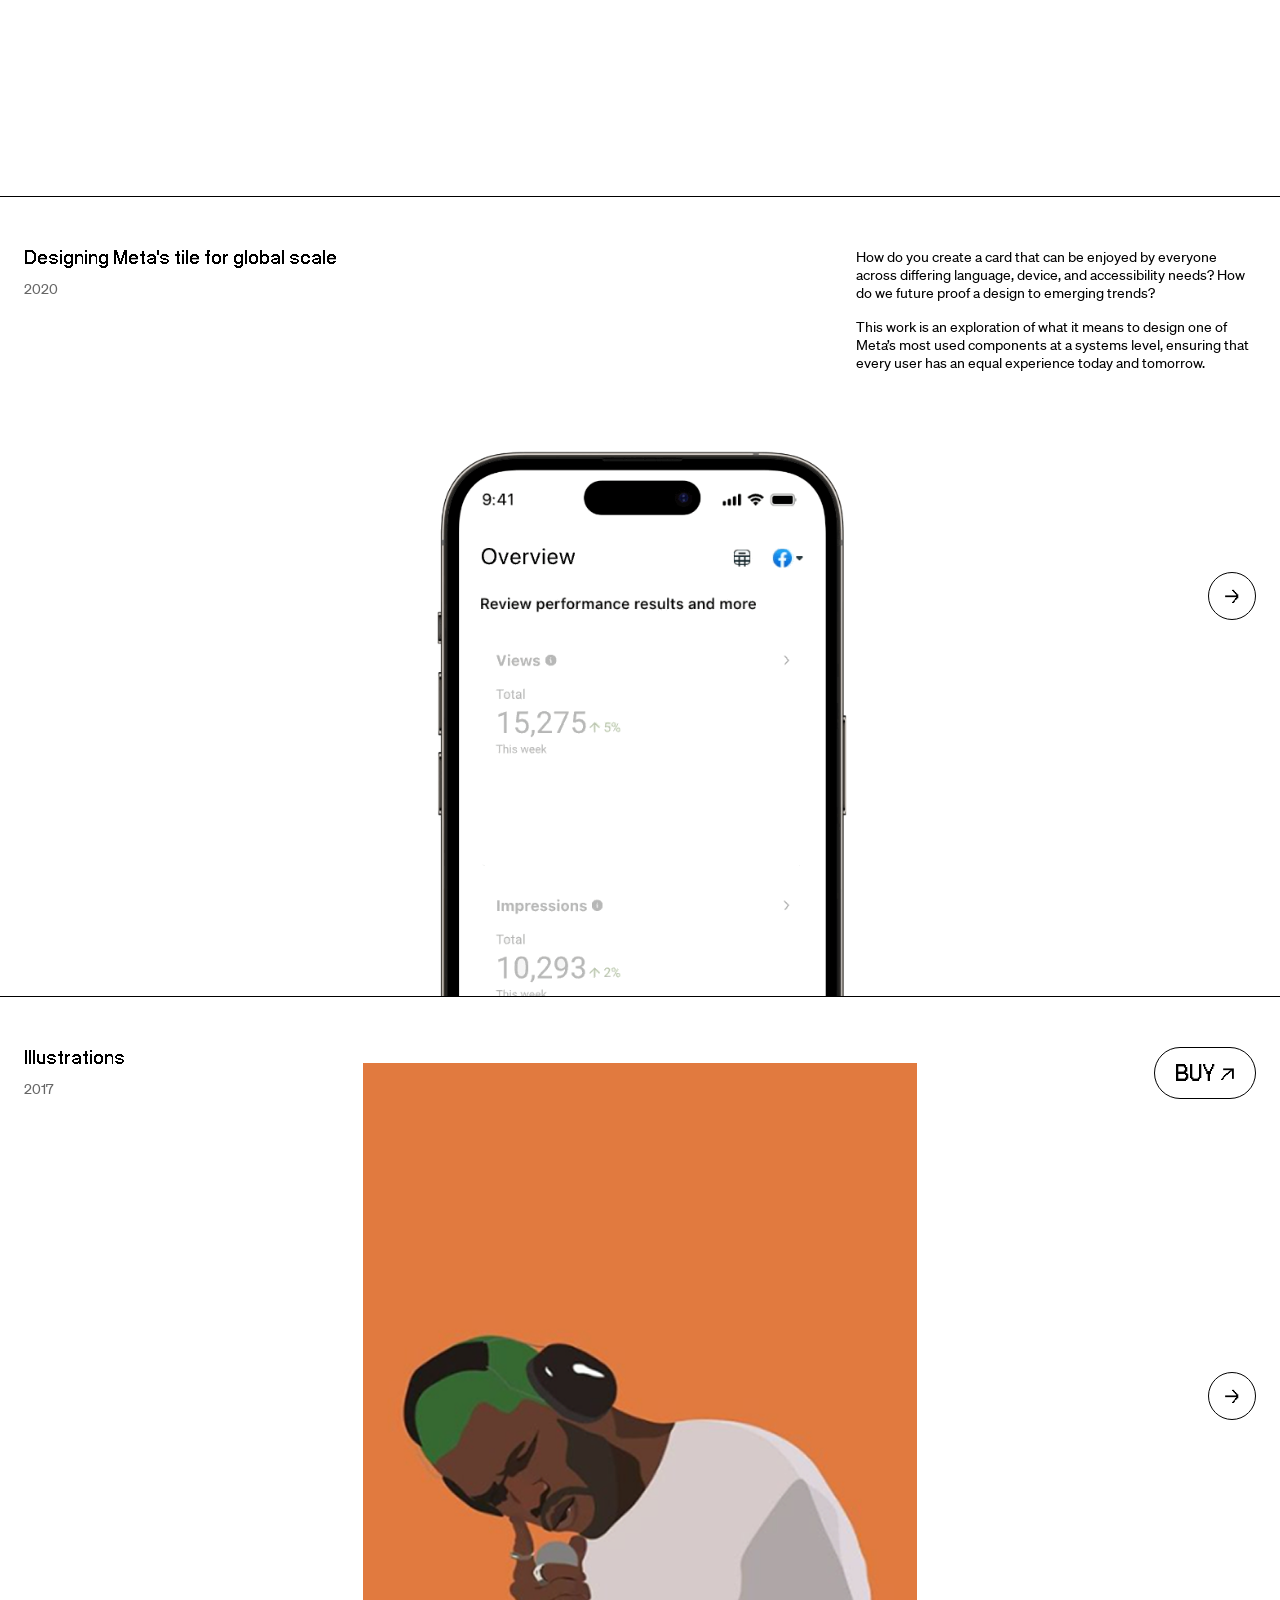
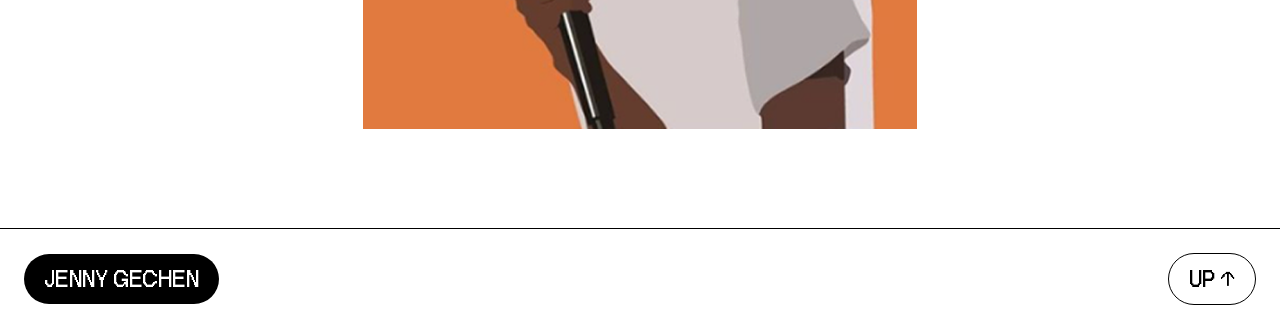
==== commit 2ea02a6e: "Updated resume link" ====
--- a/index.html
+++ b/index.html
@@ -48,7 +48,7 @@
                     <a href="https://www.instagram.com/g.e.c.h.e.n" target="_blank" class="hover-btn">
                         <span class="btn-text">Prints ↗</span>
                     </a>
-                    <a href="#" class="hover-btn" target="_blank">
+                    <a href="https://drive.google.com/file/d/1_nLs--Xx47neC4nAj79kHMg4S4BhwvCP/view?usp=sharing" class="hover-btn" target="_blank">
                         <span class="btn-text">Resume ↗</span>
                     </a>
                 </div>
--- a/index.css
+++ b/index.css
@@ -83,9 +83,6 @@
 .site-header {
     padding: var(--site-padding);
     margin-top: 1rem;
-    position: sticky;
-    top: 0;
-    z-index: 1000;
 }
 
 .container {
@@ -103,7 +100,7 @@
     line-height: 2.5rem;
     font-family: var(--font-neuebit);
     margin-bottom: 2rem;
-    margin-top: 8rem;
+    margin-top: 7rem;
     max-width: 900px;
 }
 
@@ -247,7 +244,8 @@
 }
 
 
-.project-info h3, .project-info-illo h3 {
+.project-info h3,
+.project-info-illo h3 {
     font-size: var(--h2-font-size);
     line-height: var(--h2-line-height);
     font-weight: 500;
@@ -263,7 +261,8 @@
     margin-bottom: var(--margin-description);
 }
 
-.project-info p, .project-info-illo p {
+.project-info p,
+.project-info-illo p {
     font-family: var(--font-bio);
     font-size: var(--section-font-size);
     line-height: var(--section-line-height);
@@ -355,7 +354,8 @@
    ========================================================================== */
 @media (min-width: 768px) {
     :root {
-        /* --site-padding: 1rem; */
+        --section-font-size: 0.875rem;
+        --section-line-height: 1.125rem;
     }
 
     .hero-headline {
@@ -387,15 +387,16 @@
     }
 
     .project-info p {
-        font-size: 0.875rem;
-        line-height: 1.125rem;
+        font-size: var(--section-font-size);
+        line-height: var(--section-line-height);
     }
 
     .bio-paragraphs,
     .project-description {
         order: 2;
         width: 100%;
-        max-width: none;
+        max-width: 25rem;
+        justify-self: end;
     }
 
     .work-section {
@@ -426,9 +427,8 @@
         background-image: url('assets/LargeScreenDrugs_transparent.gif');
         background-size: cover;
         background-repeat: no-repeat;
-        /* background-position: center; */
         background-size: min(100%, 1400px) auto;
-        min-height: 47rem;
+        min-height: 50rem;
         background-position: center 70%;
     }
 
@@ -446,7 +446,7 @@
         position: relative;
         background-image: url(assets/Frank.png);
         background-size: auto;
-        background-size: 55%;
+        background-size: 45%;
         min-height: 50rem;
         background-position: center;
         background-repeat: no-repeat;
@@ -498,45 +498,23 @@
 
 }
 
+@media (min-width:1200px) and (max-width: 1440px) {
+    #verification {
+        min-height: 55rem;
+    }
+}
+
 /* ==========================================================================
-   3. STYLING FOR LAPTOPS
+   3. STYLING FOR X-LARGE DEVICES (1440px and up)
    ========================================================================== */
-
-@media (min-width:1024px) and (max-width: 1440px) {
-
-    #verification,
-    #design-systems {
-        min-height: 55rem;
-        background-position: center;
-    }
-
-    #design-systems {
-        background-position: center 100%;
-    }
-
-    #illustrations {
-        background-size: 40%;
-    }
-
-
-    .repeat-pattern {
-        background-repeat: repeat;
-    }
-
-    .bio-paragraphs,
-    .project-description {
-        max-width: 25rem;
-        width: 100%;
-        margin-left: auto;
-    }
-
-    .hero-bottom-row,
-    .project-info {
-        grid-template-columns: 1fr 0.75fr;
-    }
-}
-
-@media (min-width:1441px) {
+@media (min-width: 1441px) {
+    :root {
+        --site-padding: 5rem;
+
+        --section-font-size: 1.25rem;
+        --section-line-height: 1.75rem;
+
+    }
 
     .hero-headline {
         font-size: 5.5rem;
@@ -546,7 +524,7 @@
 
     #verification,
     #design-systems {
-        min-height: 75rem;
+        min-height: 70rem;
         background-position: center;
     }
 
@@ -560,13 +538,16 @@
 
     .bio-paragraphs,
     .project-description {
-        max-width: 25rem;
+        font-size: var(--section-font-size);
+        line-height: var(--section-line-height);
+        max-width: 30rem;
         width: 100%;
         justify-self: end;
     }
 
     #illustrations {
-        background-size: 25%;
+        background-size: 35%;
+        min-height: 70rem;
     }
 
     .hero-bottom-row,
@@ -593,6 +574,10 @@
         float: right;
     }
 
+    .carousel-arrow {
+        padding: 2rem;
+        font-size: 3rem;
+    }
 
 }
 
@@ -600,5 +585,76 @@
    4. PEOPLE SHOULD NOT BE ALLOWED TO OWN DEVICES THIS LARGE
    ========================================================================== */
 
-/* @media (min-width: 2559px) {
-} */+@media (min-width: 2559px) {
+    :root {
+
+        --h2-font-size: 3.25rem;
+        --h2-line-height: 2rem;
+
+        --button-font-size: 4rem;
+        --button-line-height: 3.775rem;
+
+        --section-font-size: 1.5rem;
+        --section-line-height: 2rem;
+
+        --description-font-size: 1.5rem;
+        --description-line-height: 2rem;
+
+        --margin-description: 0.75rem;
+        --font-bio: 1.75rem;
+    }
+
+    .bio-paragraphs,
+    .project-description {
+        font-size: var(--description-font-size);
+        line-height: var(--description-line-height);
+        width: 100%;
+        max-width: none;
+        color: var(--text-main);
+        display: flex;
+        flex-direction: column;
+        gap: 1.25rem;
+        order: 1;
+        justify-self: end;
+    }
+
+    .hero-headline {
+        font-size: 7rem;
+        line-height: 5rem;
+        font-family: var(--font-neuebit);
+        margin-bottom: 2rem;
+        margin-top: 8rem;
+        max-width: 1200px;
+    }
+
+    .buy {
+        /* float: right; */
+        display: flex;
+        /* Overrides the inline-flex from .hover-btn */
+        margin-left: auto;
+    }
+
+    .hover-btn {
+        padding: 1.5rem 2.5rem;
+    }
+
+    .carousel-arrow {
+        padding: 3rem;
+        font-size: 4rem;
+    }
+
+    #verification,
+    #design-systems {
+        min-height: 80rem;
+        background-position: center;
+    }
+
+    #design-systems {
+        background-position: center;
+    }
+
+    #illustrations {
+        background-size: 35%;
+        min-height: 80rem;
+    }
+}
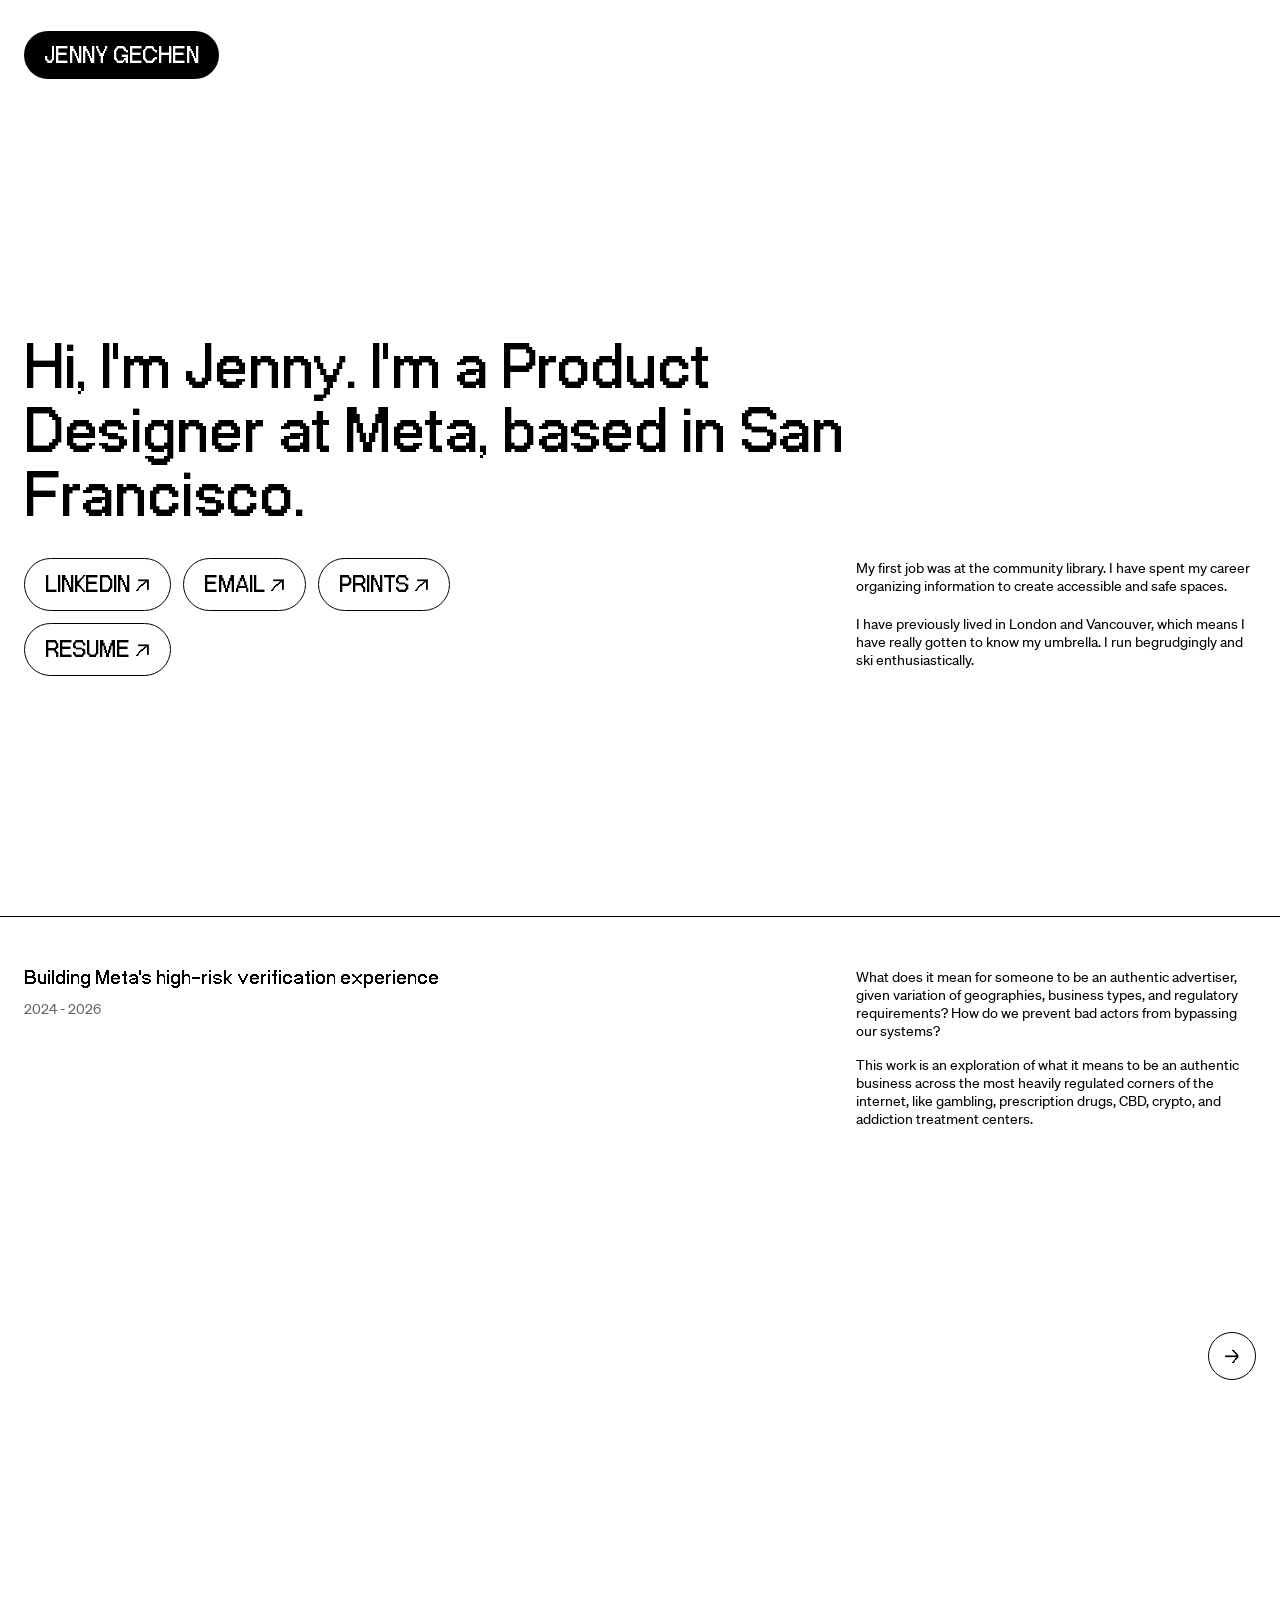
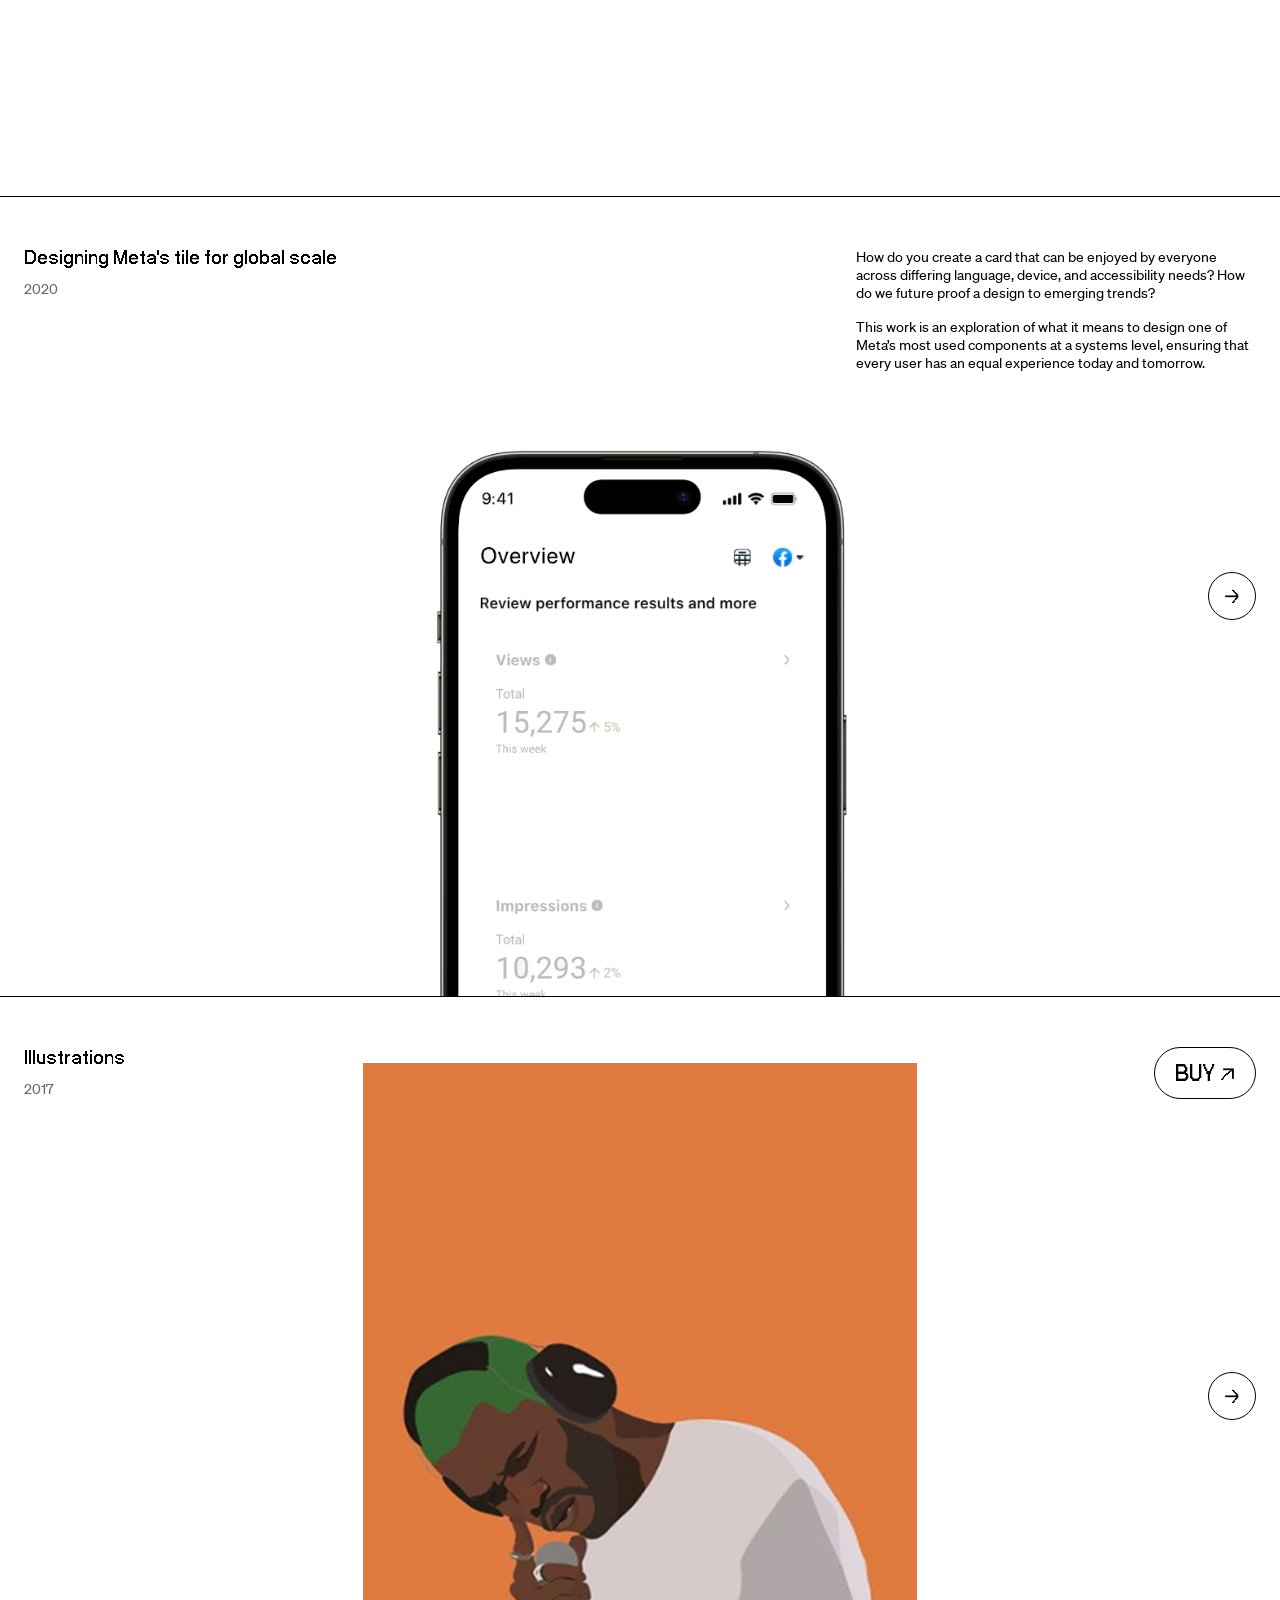
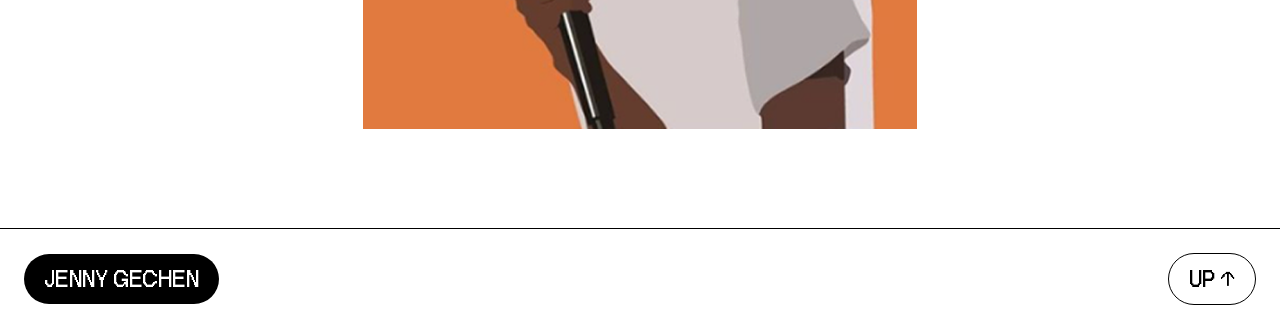
==== commit 1589a48c: "Magnet animation live ⚡️" ====
--- a/index.html
+++ b/index.html
@@ -3,7 +3,7 @@
 
 <head>
     <meta charset="UTF-8">
-    <meta name="viewport" content="width=device-width, initial-scale=1.0">
+    <meta name="viewport" content="width=device-width, initial-scale=1.0, viewport-fit=cover">
 
     <meta property="og:type" content="website">
     <meta property="og:url" content="https://jennygechen.com">
@@ -26,10 +26,17 @@
 
 <body>
 
+    <div id="sticker-placed-root" class="sticker-placed-root" aria-hidden="true"></div>
+
     <header class="site-header">
         <a href="#" class="dark-btn" id="top">
-            <span class="btn-text">JENNY GECHEN</span>
+            <span class="btn-text">JENNY<span class="header-name-last"> GECHEN</span></span>
         </a>
+        <div id="sticker-overlay" class="sticker-overlay" aria-hidden="false">
+            <div class="gallery is-minified" id="sticker-gallery">
+                <div class="gallery-track" id="sticker-gallery-track"></div>
+            </div>
+        </div>
     </header>
 
     <main class="container">
@@ -187,6 +194,18 @@
         </a>
     </footer>
 
+    <div class="sheet-backdrop" id="sticker-sheet-backdrop"></div>
+    <div class="bottom-sheet" id="sticker-bottom-sheet">
+        <div class="sheet-handle"></div>
+        <p class="sheet-title">Magnets</p>
+        <p class="sheet-description">The magnets you stick on a fridge tell a story. Here's mine.</p>
+        <div class="sheet-stickers" id="sticker-sheet-stickers"></div>
+    </div>
+
+    <div class="trash-can" id="sticker-trash-can" aria-hidden="true">
+        <img src="assets/trash.svg" alt="" width="28" height="28">
+    </div>
+
     <script src="index.js"></script>
 </body>
 
--- a/index.css
+++ b/index.css
@@ -54,6 +54,31 @@
     src: url('assets/Sohne-Buch.ttf') format('opentype');
 }
 
+body {
+    cursor: url('assets/cursor.png') 0 0, auto !important;
+}
+
+/* 2. HOVER LINK STATE (Buttons/Links) */
+a, 
+button, 
+.hover-btn, 
+.dark-btn {
+    cursor: url('assets/hoverpointer.png') 20 0, pointer !important;
+}
+
+.sticker, 
+.sticker-placed-root .placed-sticker,
+.sheet-stickers .sticker {
+    cursor: url('assets/hover.png') 32 32, grab !important;
+}
+
+body.is-grabbing,
+body.is-grabbing *,
+.sticker:active,
+.sticker-overlay .sticker:active,
+.sticker-placed-root .placed-sticker:active {
+    cursor: url('assets/grab.png') 32 32, grabbing !important;
+}
 /* --- RESET & BASE STYLES --- */
 * {
     margin: 0;
@@ -72,6 +97,7 @@
     color: var(--text-main);
     line-height: 1.5;
     -webkit-font-smoothing: antialiased;
+    position: relative;
 }
 
 a {
@@ -83,6 +109,13 @@
 .site-header {
     padding: var(--site-padding);
     margin-top: 1rem;
+    position: relative;
+}
+
+@media (max-width: 767px) {
+    .site-header .header-name-last {
+        display: none;
+    }
 }
 
 .container {
@@ -657,4 +690,412 @@
         background-size: 35%;
         min-height: 80rem;
     }
+}
+
+/* ==========================================================================
+   5. STICKER GALLERY OVERLAY
+   ========================================================================== */
+
+body.is-grabbing,
+body.is-grabbing * {
+    cursor: grabbing !important;
+}
+
+.sticker[data-id="s3"] {
+    transform: rotate(2deg); 
+}
+
+.sticker[data-id="s2"] {
+    z-index: 10; 
+}
+
+.sticker-placed-root {
+    position: absolute;
+    top: 0;
+    left: 0;
+    width: 100%;
+    min-height: 100%;
+    pointer-events: none;
+    z-index: 55;
+}
+
+.sticker-overlay {
+    position: absolute;
+    top: 0;
+    bottom: 0;
+    right: var(--site-padding);
+    width: 0;
+    height: auto;
+    overflow: visible;
+    display: flex;
+    align-items: center;
+    justify-content: flex-end;
+    pointer-events: none;
+    z-index: 10;
+}
+
+.sticker-overlay .gallery,
+.sticker-placed-root .placed-sticker,
+.sticker-placed-root .placed-sticker-close {
+    pointer-events: auto;
+}
+
+.sticker-overlay .gallery {
+    position: relative;
+    top: auto;
+    right: auto;
+    display: flex;
+    align-items: center;
+    justify-content: flex-end;
+    transform-origin: center right;
+    z-index: 1;
+}
+
+.sticker-overlay .gallery-track {
+    display: flex;
+    align-items: center;
+    justify-content: center;
+    transition: gap 0.25s cubic-bezier(0.34, 1.2, 0.64, 1);
+}
+
+.sticker-overlay .gallery.is-minified .gallery-track {
+    gap: 0;
+}
+
+.sticker-overlay .gallery.is-expanded .gallery-track {
+    gap: 24px;
+}
+
+.sticker-overlay .sticker {
+    width: auto;
+    height: auto;
+    border: none;
+    border-radius: 0;
+    box-shadow: none;
+    flex-shrink: 0;
+    cursor: grab;
+    user-select: none;
+    touch-action: none;
+    display: block;
+    line-height: 0;
+    background: none;
+    transition: opacity 0.2s;
+}
+
+.sticker-overlay .sticker img,
+.sheet-stickers .sticker img,
+.placed-sticker img,
+.drag-ghost img,
+.drop-flyer img {
+    display: block;
+    width: auto;
+    height: auto;
+    max-height: var(--sticker-thumb-height, 48px);
+    pointer-events: none;
+    user-select: none;
+    -webkit-user-drag: none;
+}
+
+.sticker-overlay .gallery.is-expanded .sticker img {
+    max-height: var(--sticker-expanded-height, 96px);
+}
+
+.sticker-overlay .gallery.is-minified .sticker:not(:first-child) {
+    margin-left: calc(-1 * var(--sticker-thumb-height, 48px) * 0.65);
+}
+
+.sticker-overlay .sticker.is-dragging-source {
+    opacity: 0;
+    pointer-events: none;
+}
+
+.sticker-overlay .sticker.is-press-pending {
+    opacity: 0.85;
+}
+
+.sticker-overlay .sticker:active {
+    cursor: grabbing;
+}
+
+.sticker-placed-root .placed-sticker {
+    position: absolute;
+    width: auto;
+    height: auto;
+    border: none;
+    border-radius: 0;
+    box-shadow: none;
+    pointer-events: auto;
+    cursor: grab;
+    z-index: 1;
+    display: inline-block;
+    line-height: 0;
+    background: none;
+    transform: translate(-50%, -50%);
+    touch-action: pan-y;
+    user-select: none;
+}
+
+.sticker-placed-root .placed-sticker img {
+    max-height: var(--sticker-placed-height, 140px);
+}
+
+.sticker-placed-root .placed-sticker.is-dropping {
+    animation: sticker-plop 0.45s cubic-bezier(0.34, 1.4, 0.64, 1);
+}
+
+.sticker-placed-root .placed-sticker.is-dragging {
+    opacity: 0;
+    pointer-events: none;
+}
+
+.sticker-placed-root .placed-sticker.is-press-pending {
+    opacity: 0.85;
+}
+
+.sticker-placed-root .placed-sticker-close {
+    position: absolute;
+    top: -4px;
+    right: -4px;
+    width: 22px;
+    height: 22px;
+    border-radius: 50%;
+    border: 2px solid #fff;
+    background: #333;
+    padding: 0;
+    cursor: pointer;
+    opacity: 0;
+    pointer-events: none;
+    transition: opacity 0.15s;
+    display: grid;
+    place-items: center;
+    line-height: 0;
+    box-shadow: 0 2px 6px rgba(0, 0, 0, 0.2);
+}
+
+.sticker-placed-root .placed-sticker-close img {
+    display: block;
+    width: 10px;
+    height: auto;
+    max-height: none;
+    pointer-events: none;
+}
+
+.sticker-placed-root .placed-sticker:hover .placed-sticker-close {
+    opacity: 1;
+    pointer-events: auto;
+}
+
+.sticker-placed-root .placed-sticker-close:hover {
+    background: #333;
+}
+
+@media (min-width: 768px) {
+    .sticker-placed-root .placed-sticker-close {
+        background: #fff;
+        border: 1px solid #000;
+    }
+
+    .sticker-placed-root .placed-sticker-close:hover {
+        background: #fff;
+    }
+}
+
+@keyframes sticker-plop {
+    from {
+        transform: translate(-50%, -50%) scale(1.2);
+        opacity: 0.7;
+    }
+    to {
+        transform: translate(-50%, -50%) scale(1);
+        opacity: 1;
+    }
+}
+
+.drop-flyer {
+    position: fixed;
+    width: auto;
+    height: auto;
+    border: none;
+    border-radius: 0;
+    box-shadow: none;
+    pointer-events: none;
+    z-index: 180;
+    display: block;
+    line-height: 0;
+    background: none;
+    transform: translate(-50%, -50%);
+    transition:
+        left 0.5s cubic-bezier(0.32, 0.72, 0, 1),
+        top 0.5s cubic-bezier(0.32, 0.72, 0, 1);
+}
+
+.drop-flyer img {
+    max-height: var(--sticker-placed-height, 140px);
+}
+
+.drag-ghost {
+    position: fixed;
+    width: auto;
+    height: auto;
+    border: none;
+    border-radius: 0;
+    box-shadow: 0 8px 24px rgba(0, 0, 0, 0.2);
+    pointer-events: none;
+    z-index: 200;
+    display: block;
+    line-height: 0;
+    background: none;
+    transform: translate(-50%, -50%) scale(1.05);
+}
+
+.drag-ghost img {
+    max-height: var(--sticker-expanded-height, 96px);
+}
+
+.sheet-backdrop {
+    position: fixed;
+    inset: 0;
+    background: rgba(0, 0, 0, 0.35);
+    z-index: 50;
+    opacity: 0;
+    pointer-events: none;
+    transition: opacity 0.3s ease;
+}
+
+.sheet-backdrop.is-open {
+    opacity: 1;
+    pointer-events: auto;
+}
+
+.bottom-sheet {
+    position: fixed;
+    left: 0;
+    right: 0;
+    bottom: 0;
+    z-index: 60;
+    background: #fff;
+    border-radius: 20px 20px 0 0;
+    padding: 12px 24px calc(28px + env(safe-area-inset-bottom));
+    transform: translateY(100%);
+    transition: transform 0.35s cubic-bezier(0.32, 0.72, 0, 1);
+    box-shadow: 0 -8px 32px rgba(0, 0, 0, 0.12);
+}
+
+.bottom-sheet.is-open {
+    transform: translateY(0);
+}
+
+.sheet-handle {
+    width: 36px;
+    height: 4px;
+    background: #ddd;
+    border-radius: 2px;
+    margin: 0 auto 20px;
+}
+
+.sheet-title {
+    font-size: 2rem;
+    font-family: var(--font-neuebit);
+    color: var(--text-main);
+    text-align: center;
+    /* margin-bottom: 20px; */
+}
+
+
+.sheet-description {
+    font-size: .875rem;
+    line-height: 1.125rem;
+    font-family: var(--font-sohne);
+    color: var(--text-main);
+    text-align: center;
+    margin-bottom: 20px;
+}
+
+.sheet-stickers {
+    display: grid;
+    grid-template-columns: repeat(4, 1fr);
+    flex-wrap: wrap;
+    justify-content: center;
+    gap: 10px;
+}
+
+.sheet-stickers .sticker {
+    width: auto;
+    height: auto;
+    margin-left: 0 !important;
+    border: none;
+    border-radius: 0;
+    box-shadow: none;
+    flex-shrink: 0;
+    cursor: grab;
+    user-select: none;
+    touch-action: none;
+    display: block;
+    line-height: 0;
+    background: none;
+}
+
+.sheet-stickers .sticker img {
+    max-height: 64px;
+}
+
+.trash-can {
+    position: fixed;
+    left: 50%;
+    bottom: calc(24px + env(safe-area-inset-bottom));
+    transform: translateX(-50%) translateY(120%);
+    z-index: 150;
+    width: 64px;
+    height: 64px;
+    border-radius: 50%;
+    background: #fff;
+    border: 1px solid #000;
+    box-shadow: 0 4px 20px rgba(0, 0, 0, 0.15);
+    display: grid;
+    place-items: center;
+    pointer-events: none;
+    opacity: 0;
+    transition:
+        transform 0.3s cubic-bezier(0.32, 0.72, 0, 1),
+        opacity 0.25s ease,
+        background 0.2s,
+        border-color 0.2s,
+        scale 0.2s;
+}
+
+.trash-can.is-visible {
+    opacity: 1;
+    transform: translateX(-50%) translateY(0);
+}
+
+.trash-can.is-over {
+    scale: 1.12;
+}
+
+.trash-can img {
+    width: 28px;
+    height: auto;
+    display: block;
+}
+
+@media (max-width: 767px) {
+    .sticker-overlay .gallery {
+        cursor: pointer;
+    }
+
+    .sticker-overlay .gallery-track .sticker {
+        pointer-events: none;
+    }
+
+    .sticker-placed-root .placed-sticker-close {
+        display: none;
+    }
+}
+
+@media (min-width: 768px) {
+    .sheet-backdrop,
+    .bottom-sheet,
+    .trash-can {
+        display: none;
+    }
 }
